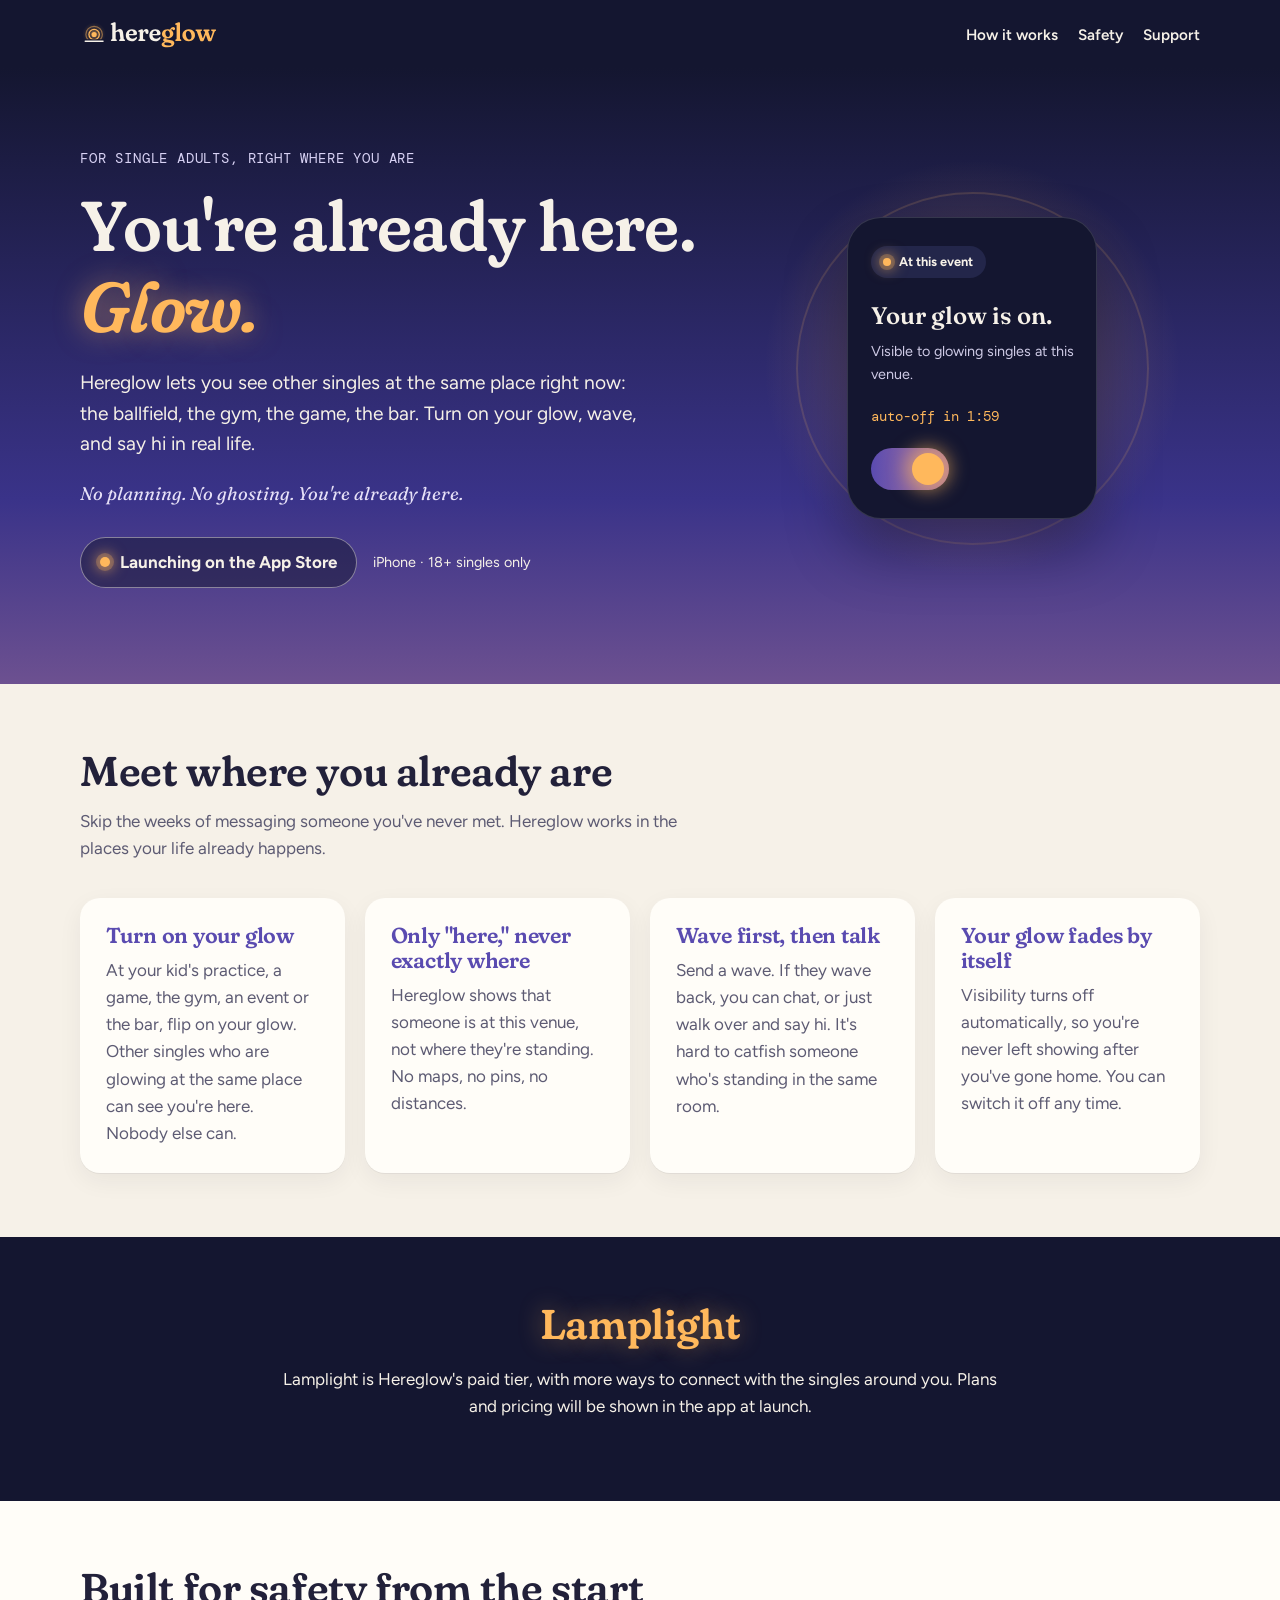
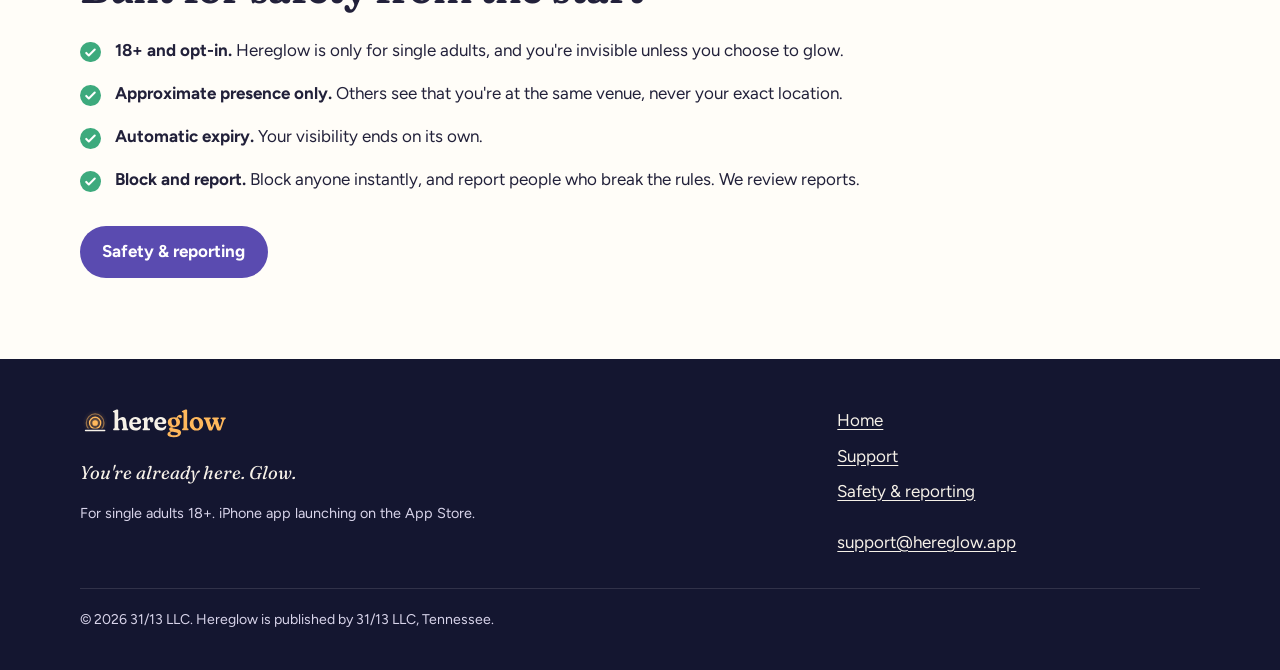
==== index.html @ 743c1629 "Hereglow site" ====
<!doctype html>
<html lang="en">
<head>
<meta charset="utf-8">
<meta name="viewport" content="width=device-width, initial-scale=1">
<title>Hereglow: You're already here. Glow.</title>
<meta name="description" content="Hereglow is an opt-in iPhone app for single adults (18+) to see other singles at the same place right now, from the ballfield to the bar. No planning. No ghosting.">
<link rel="canonical" href="https://hereglow.app/">
<meta name="theme-color" content="#141630">
<meta property="og:type" content="website">
<meta property="og:site_name" content="Hereglow">
<meta property="og:title" content="Hereglow: You're already here. Glow.">
<meta property="og:description" content="Hereglow is an opt-in iPhone app for single adults (18+) to see other singles at the same place right now, from the ballfield to the bar. No planning. No ghosting.">
<meta property="og:url" content="https://hereglow.app/">
<meta property="og:image" content="https://hereglow.app/assets/og-image.png">
<meta property="og:image:width" content="1200">
<meta property="og:image:height" content="630">
<meta property="og:image:alt" content="The Hereglow app icon: a glowing dot in halo rings above a dusk horizon">
<meta name="twitter:card" content="summary_large_image">
<meta name="twitter:title" content="Hereglow: You're already here. Glow.">
<meta name="twitter:description" content="Hereglow is an opt-in iPhone app for single adults (18+) to see other singles at the same place right now, from the ballfield to the bar. No planning. No ghosting.">
<meta name="twitter:image" content="https://hereglow.app/assets/og-image.png">
<link rel="icon" href="/assets/hereglow-app-icon.svg" type="image/svg+xml">
<link rel="icon" href="/assets/favicon-32.png" sizes="32x32" type="image/png">
<link rel="apple-touch-icon" href="/assets/apple-touch-icon.png">
<link rel="preconnect" href="https://fonts.googleapis.com">
<link rel="preconnect" href="https://fonts.gstatic.com" crossorigin>
<link href="https://fonts.googleapis.com/css2?family=DM+Mono:wght@400;500&family=Figtree:wght@400;500;600;700;800&family=Fraunces:ital,opsz,wght,SOFT@0,9..144,500..600,100;1,9..144,500,100&display=swap" rel="stylesheet">
<link rel="stylesheet" href="/styles.css">
</head>
<body>
<a class="skip" href="#main">Skip to content</a>
<header class="site-header">
  <nav class="nav wrap" aria-label="Main">
    <a class="brand" href="/" aria-label="Hereglow home"><img src="/assets/hereglow-lockup-dark-transparent.svg" alt="Hereglow" width="149" height="30"></a>
    <ul>
      <li><a href="/#how">How it works</a></li>
      <li><a href="/#safety">Safety</a></li>
      <li><a href="/support.html">Support</a></li>
    </ul>
  </nav>
</header>
<main id="main">
  <section class="hero">
    <div class="wrap hero-grid">
      <div>
        <p class="eyebrow">For single adults, right where you are</p>
        <h1>You're already here. <em>Glow.</em></h1>
        <p class="lede">Hereglow lets you see other singles at the same place right now: the ballfield, the gym, the game, the bar. Turn on your glow, wave, and say hi in real life.</p>
        <p class="support-line">No planning. No ghosting. You're already here.</p>
        <div class="launch">
        <!-- APP STORE BADGE: replace this block with the official "Download on the App Store" badge linked to the live App Store listing once Hereglow is approved. -->
        <span class="pill"><span class="dot" aria-hidden="true"></span>Launching on the App Store</span>
        <span class="small">iPhone · 18+ singles only</span>
      </div>
      </div>
      <div class="hero-art" aria-hidden="true">
        <div class="halo"></div>
        <div class="phone">
          <span class="badge-venue"><span class="dot"></span>At this event</span>
          <p class="phone-title">Your glow is on.</p>
          <p class="phone-sub">Visible to glowing singles at this venue.</p>
          <span class="timer">auto-off in 1:59</span>
          <div class="toggle on"><span></span></div>
        </div>
      </div>
    </div>
  </section>

  <section id="how" class="section">
    <div class="wrap">
      <h2>Meet where you already are</h2>
      <p class="section-lede">Skip the weeks of messaging someone you've never met. Hereglow works in the places your life already happens.</p>
      <div class="features">
        <article class="feature">
          <h3>Turn on your glow</h3>
          <p>At your kid's practice, a game, the gym, an event or the bar, flip on your glow. Other singles who are glowing at the same place can see you're here. Nobody else can.</p>
        </article>
        <article class="feature">
          <h3>Only "here," never exactly where</h3>
          <p>Hereglow shows that someone is at this venue, not where they're standing. No maps, no pins, no distances.</p>
        </article>
        <article class="feature">
          <h3>Wave first, then talk</h3>
          <p>Send a wave. If they wave back, you can chat, or just walk over and say hi. It's hard to catfish someone who's standing in the same room.</p>
        </article>
        <article class="feature">
          <h3>Your glow fades by itself</h3>
          <p>Visibility turns off automatically, so you're never left showing after you've gone home. You can switch it off any time.</p>
        </article>
      </div>
    </div>
  </section>

  <section class="section lamplight">
    <div class="wrap narrow">
      <h2>Lamplight</h2>
      <p>Lamplight is Hereglow's paid tier, with more ways to connect with the singles around you. Plans and pricing will be shown in the app at launch.</p>
    </div>
  </section>

  <section id="safety" class="section safety">
    <div class="wrap">
      <h2>Built for safety from the start</h2>
      <ul class="checks">
        <li><strong>18+ and opt-in.</strong> Hereglow is only for single adults, and you're invisible unless you choose to glow.</li>
        <li><strong>Approximate presence only.</strong> Others see that you're at the same venue, never your exact location.</li>
        <li><strong>Automatic expiry.</strong> Your visibility ends on its own.</li>
        <li><strong>Block and report.</strong> Block anyone instantly, and report people who break the rules. We review reports.</li>
      </ul>
      <p><a class="btn" href="/support.html#safety">Safety &amp; reporting</a></p>
    </div>
  </section>
</main>
<footer class="site-footer">
  <div class="wrap foot">
    <div>
      <img src="/assets/hereglow-lockup-dark-transparent.svg" alt="Hereglow" width="149" height="30">
      <p class="tag">You're already here. Glow.</p>
      <p class="small">For single adults 18+. iPhone app launching on the App Store.</p>
    </div>
    <nav aria-label="Footer">
      <ul>
        <li><a href="/">Home</a></li>
        <li><a href="/support.html">Support</a></li>
        <li><a href="/support.html#safety">Safety &amp; reporting</a></li>
        <li></li>
        <li></li>
        <li><a href="mailto:support@hereglow.app">support@hereglow.app</a></li>
      </ul>
    </nav>
  </div>
  <p class="wrap copy">&copy; 2026 31/13 LLC. Hereglow is published by 31/13 LLC, Tennessee.</p>
</footer>
</body>
</html>
---- styles.css ----
:root{--violet:#5A4BB0;--lamp:#FFB85C;--night:#141630;--twilight:#23264A;--sail:#F6F1E8;--paper:#FFFDF8;--ink:#22213A;--ink2:#5D5B73;--pine:#3DAA7D;--lampink:#2A1E0B;
--serif:"Fraunces","New York",Georgia,serif;--sans:"Figtree",-apple-system,"SF Pro Text",system-ui,sans-serif;--mono:"DM Mono",ui-monospace,monospace}
*{box-sizing:border-box}
html{scroll-behavior:smooth}
@media (prefers-reduced-motion:reduce){html{scroll-behavior:auto}}
body{margin:0;font-family:var(--sans);font-size:1.0625rem;line-height:1.6;color:var(--ink);background:var(--sail)}
img{max-width:100%;height:auto}
a{color:var(--violet);text-underline-offset:3px}
a:hover{text-decoration-thickness:2px}
:focus-visible{outline:3px solid var(--lamp);outline-offset:3px;border-radius:4px}
h1,h2,h3{font-family:var(--serif);font-variation-settings:"SOFT" 100;font-weight:600;line-height:1.15;letter-spacing:-.01em}
.wrap{width:min(1120px,100% - 2.5rem);margin-inline:auto}
.narrow{max-width:720px}
.skip{position:absolute;left:-999px;top:0;background:var(--lamp);color:var(--lampink);padding:.6rem 1rem;z-index:10}
.skip:focus{left:1rem;top:1rem}
.small{font-size:.9rem}
/* header */
.site-header{background:var(--night);color:var(--sail)}
.nav{display:flex;flex-wrap:wrap;align-items:center;justify-content:space-between;gap:.5rem 1.5rem;padding:1rem 0}
.brand{display:inline-flex;padding:.25rem 0}
.brand img{width:140px}
.nav ul{display:flex;gap:1.25rem;list-style:none;margin:0;padding:0;flex-wrap:wrap}
.nav a:not(.brand){color:var(--sail);text-decoration:none;font-weight:600;font-size:.95rem}
.nav a:not(.brand):hover{color:var(--lamp)}
/* hero */
.hero{background:linear-gradient(180deg,var(--night) 0%,#3A3389 70%,#B0789A 140%);color:var(--sail);padding:3rem 0 4rem;overflow:hidden}
.hero-grid{display:grid;gap:3rem;align-items:center}
.eyebrow{font-family:var(--mono);font-size:.85rem;letter-spacing:.06em;text-transform:uppercase;color:#d9d3f5;margin:0 0 1rem}
.hero h1{font-size:clamp(2.4rem,8vw,4.4rem);margin:0 0 1.25rem}
.hero h1 em{font-style:italic;color:var(--lamp);text-shadow:0 0 28px rgba(255,184,92,.55)}
.lede{font-size:1.2rem;max-width:36rem}
.support-line{font-family:var(--serif);font-style:italic;font-size:1.15rem;color:#e6e0f7}
.launch{display:flex;flex-wrap:wrap;align-items:center;gap:.75rem 1rem;margin-top:1.75rem}
.pill{display:inline-flex;align-items:center;gap:.6rem;border:1px solid rgba(246,241,232,.45);border-radius:999px;padding:.7rem 1.2rem;font-weight:700;background:rgba(20,22,48,.5)}
.dot{width:10px;height:10px;border-radius:50%;background:var(--lamp);box-shadow:0 0 0 4px rgba(255,184,92,.25),0 0 14px 4px rgba(255,184,92,.6);flex:none}
.hero-art{position:relative;display:grid;place-items:center;min-height:380px}
.halo{position:absolute;width:420px;height:420px;border-radius:50%;background:radial-gradient(circle,rgba(255,184,92,.55) 0%,rgba(255,184,92,.16) 35%,rgba(255,184,92,0) 70%)}
.halo::before,.halo::after{content:"";position:absolute;inset:22%;border:2px solid rgba(255,184,92,.3);border-radius:50%}
.halo::after{inset:8%;border-color:rgba(255,184,92,.15)}
.phone{position:relative;width:250px;border-radius:34px;background:var(--night);border:1px solid rgba(255,255,255,.14);padding:1.75rem 1.4rem;box-shadow:0 30px 60px rgba(0,0,0,.35)}
.badge-venue{display:inline-flex;align-items:center;gap:.5rem;font-size:.8rem;font-weight:700;background:var(--twilight);border-radius:999px;padding:.35rem .8rem}
.badge-venue .dot{width:8px;height:8px}
.phone-title{font-family:var(--serif);font-size:1.5rem;font-weight:600;margin:1.2rem 0 .3rem}
.phone-sub{font-size:.9rem;color:#cfcbe6;margin:0 0 1rem}
.timer{font-family:var(--mono);font-size:.85rem;color:var(--lamp)}
.toggle{margin-top:1.2rem;width:78px;height:42px;border-radius:999px;background:linear-gradient(90deg,var(--violet),#B0789A);position:relative}
.toggle span{position:absolute;right:5px;top:5px;width:32px;height:32px;border-radius:50%;background:var(--lamp);box-shadow:0 0 18px 6px rgba(255,184,92,.6)}
/* sections */
.section{padding:4rem 0}
.section h2{font-size:clamp(1.8rem,5vw,2.6rem);margin:0 0 .75rem}
.section-lede{color:var(--ink2);max-width:40rem;margin:0 0 2.25rem}
.features{display:grid;gap:1.25rem}
.feature{background:var(--paper);border-radius:20px;padding:1.6rem;box-shadow:0 1px 0 rgba(34,33,58,.06),0 8px 24px rgba(34,33,58,.06)}
.feature h3{font-size:1.35rem;margin:0 0 .5rem;color:var(--violet)}
.feature p{margin:0;color:var(--ink2)}
.lamplight{background:var(--night);color:var(--sail);text-align:center}
.lamplight h2{color:var(--lamp);text-shadow:0 0 24px rgba(255,184,92,.45)}
.safety{background:var(--paper)}
.checks{list-style:none;padding:0;display:grid;gap:1rem;margin:1.5rem 0 2rem}
.checks li{position:relative;padding-left:2.2rem}
.checks li::before{content:"";position:absolute;left:0;top:.3rem;width:1.3rem;height:1.3rem;border-radius:50%;background:var(--pine) url("data:image/svg+xml,%3Csvg xmlns='http://www.w3.org/2000/svg' viewBox='0 0 20 20'%3E%3Cpath d='M5 10.5l3 3 7-7' fill='none' stroke='white' stroke-width='2.4' stroke-linecap='round' stroke-linejoin='round'/%3E%3C/svg%3E") center/80% no-repeat}
.btn{display:inline-block;background:var(--violet);color:#fff;font-weight:700;text-decoration:none;padding:.8rem 1.4rem;border-radius:999px}
.btn:hover{background:#4a3d98}
/* legal / support */
.legal{padding:3rem 0 4rem;max-width:780px}
.legal h1{font-size:clamp(2rem,6vw,2.8rem);margin:0 0 1rem}
.legal h2{font-size:1.5rem;margin:2.5rem 0 .75rem}
.legal h3{font-size:1.2rem;margin:1.75rem 0 .5rem}
.legal li{margin:.35rem 0}
.legal .lede{color:var(--ink2)}
.table-scroll{overflow-x:auto;margin:1.25rem 0;border-radius:12px;border:1px solid #e3dccd;background:var(--paper)}
table{border-collapse:collapse;width:100%;font-size:.92rem;min-width:620px}
th,td{text-align:left;vertical-align:top;padding:.65rem .8rem;border-bottom:1px solid #ebe4d6}
th{background:#efe8da;font-weight:700}
.notfound{text-align:center;padding:5rem 0}
.notfound h1{font-size:2.4rem;margin:1rem 0 .5rem}
.notfound img{background:var(--night);border-radius:24px;padding:10px}
/* footer */
.site-footer{background:var(--night);color:#d8d4ea;padding:3rem 0 1.5rem}
.site-footer a{color:var(--sail)}
.site-footer a:hover{color:var(--lamp)}
.foot{display:grid;gap:2rem}
.foot img{width:150px}
.tag{font-family:var(--serif);font-style:italic;font-size:1.15rem;color:var(--sail);margin:.75rem 0 .25rem}
.foot ul{list-style:none;padding:0;margin:0;display:grid;gap:.5rem}
.copy{border-top:1px solid rgba(255,255,255,.12);margin-top:2rem;padding-top:1.25rem;font-size:.88rem}
@media (min-width:720px){
  .features{grid-template-columns:repeat(2,1fr)}
  .foot{grid-template-columns:2fr 1fr}
}
@media (min-width:960px){
  .hero{padding:5rem 0 6rem}
  .hero-grid{grid-template-columns:1.15fr .85fr}
  .features{grid-template-columns:repeat(4,1fr)}
}
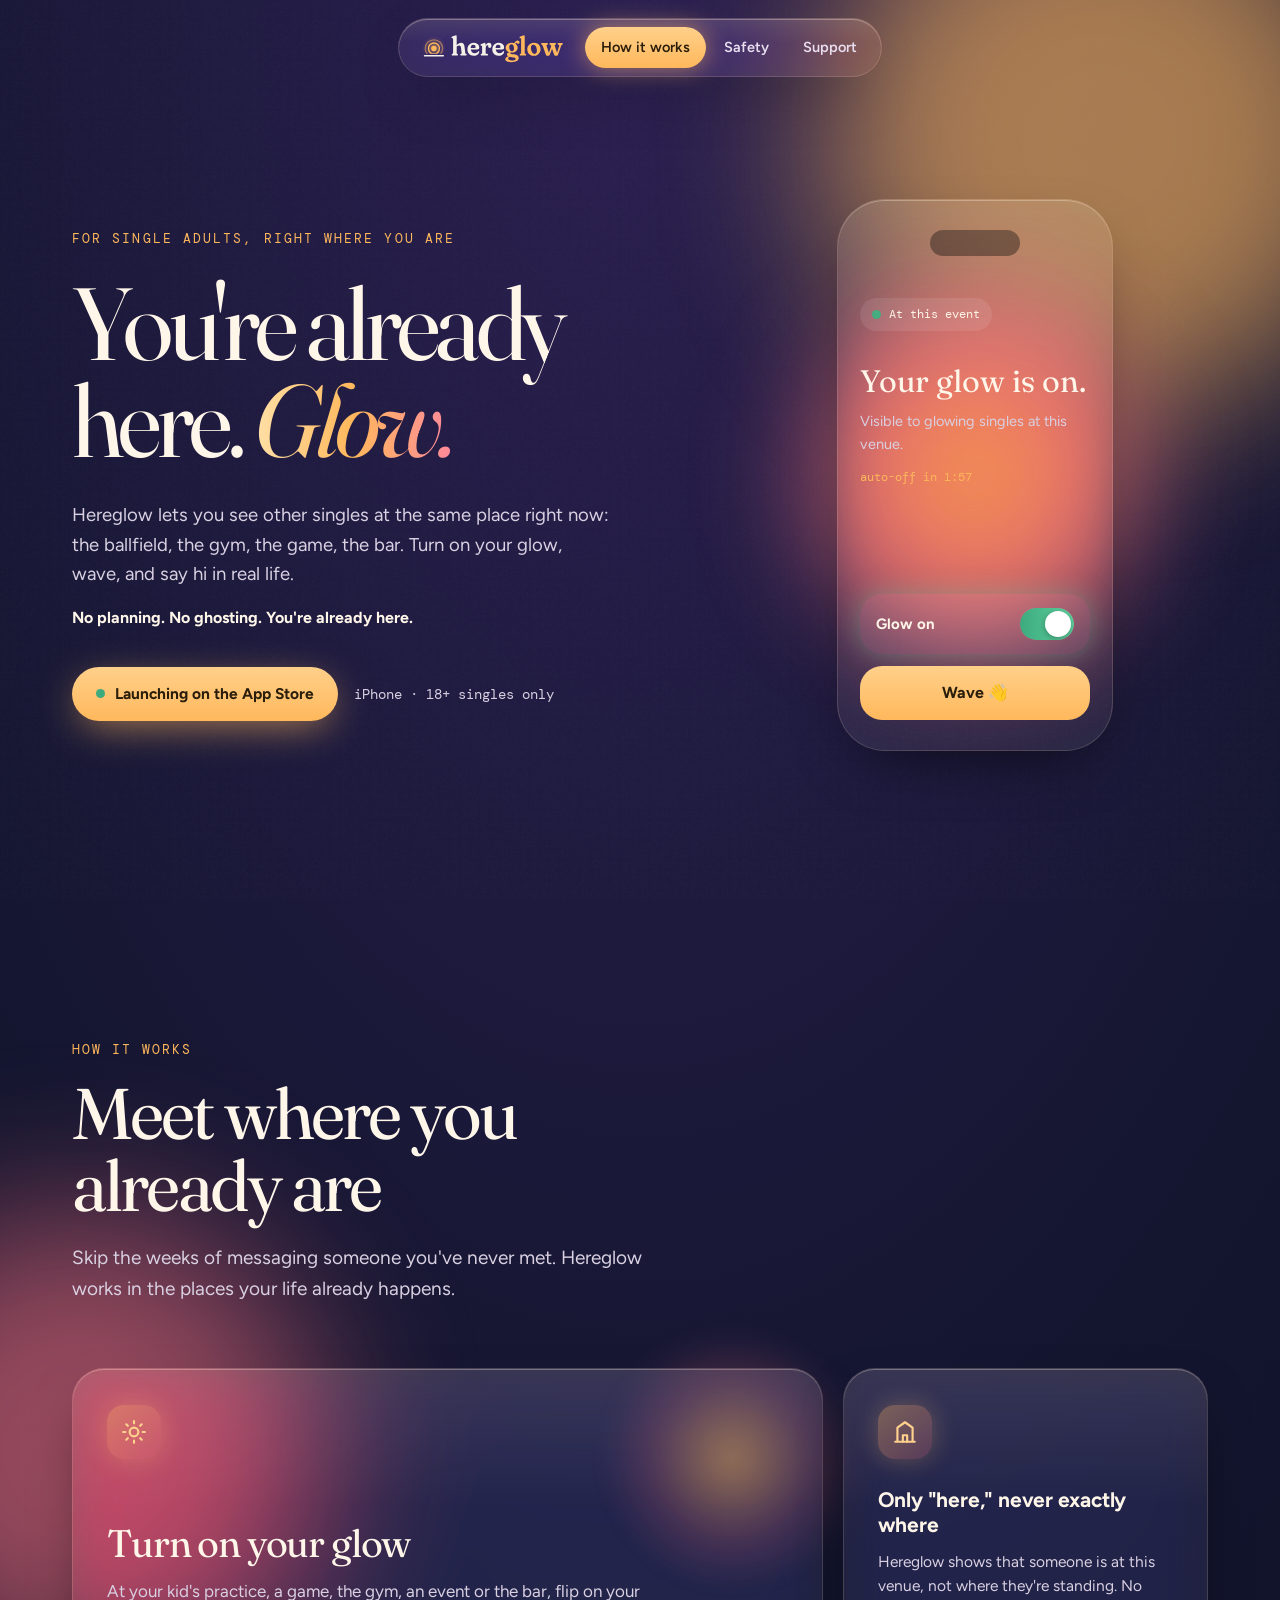
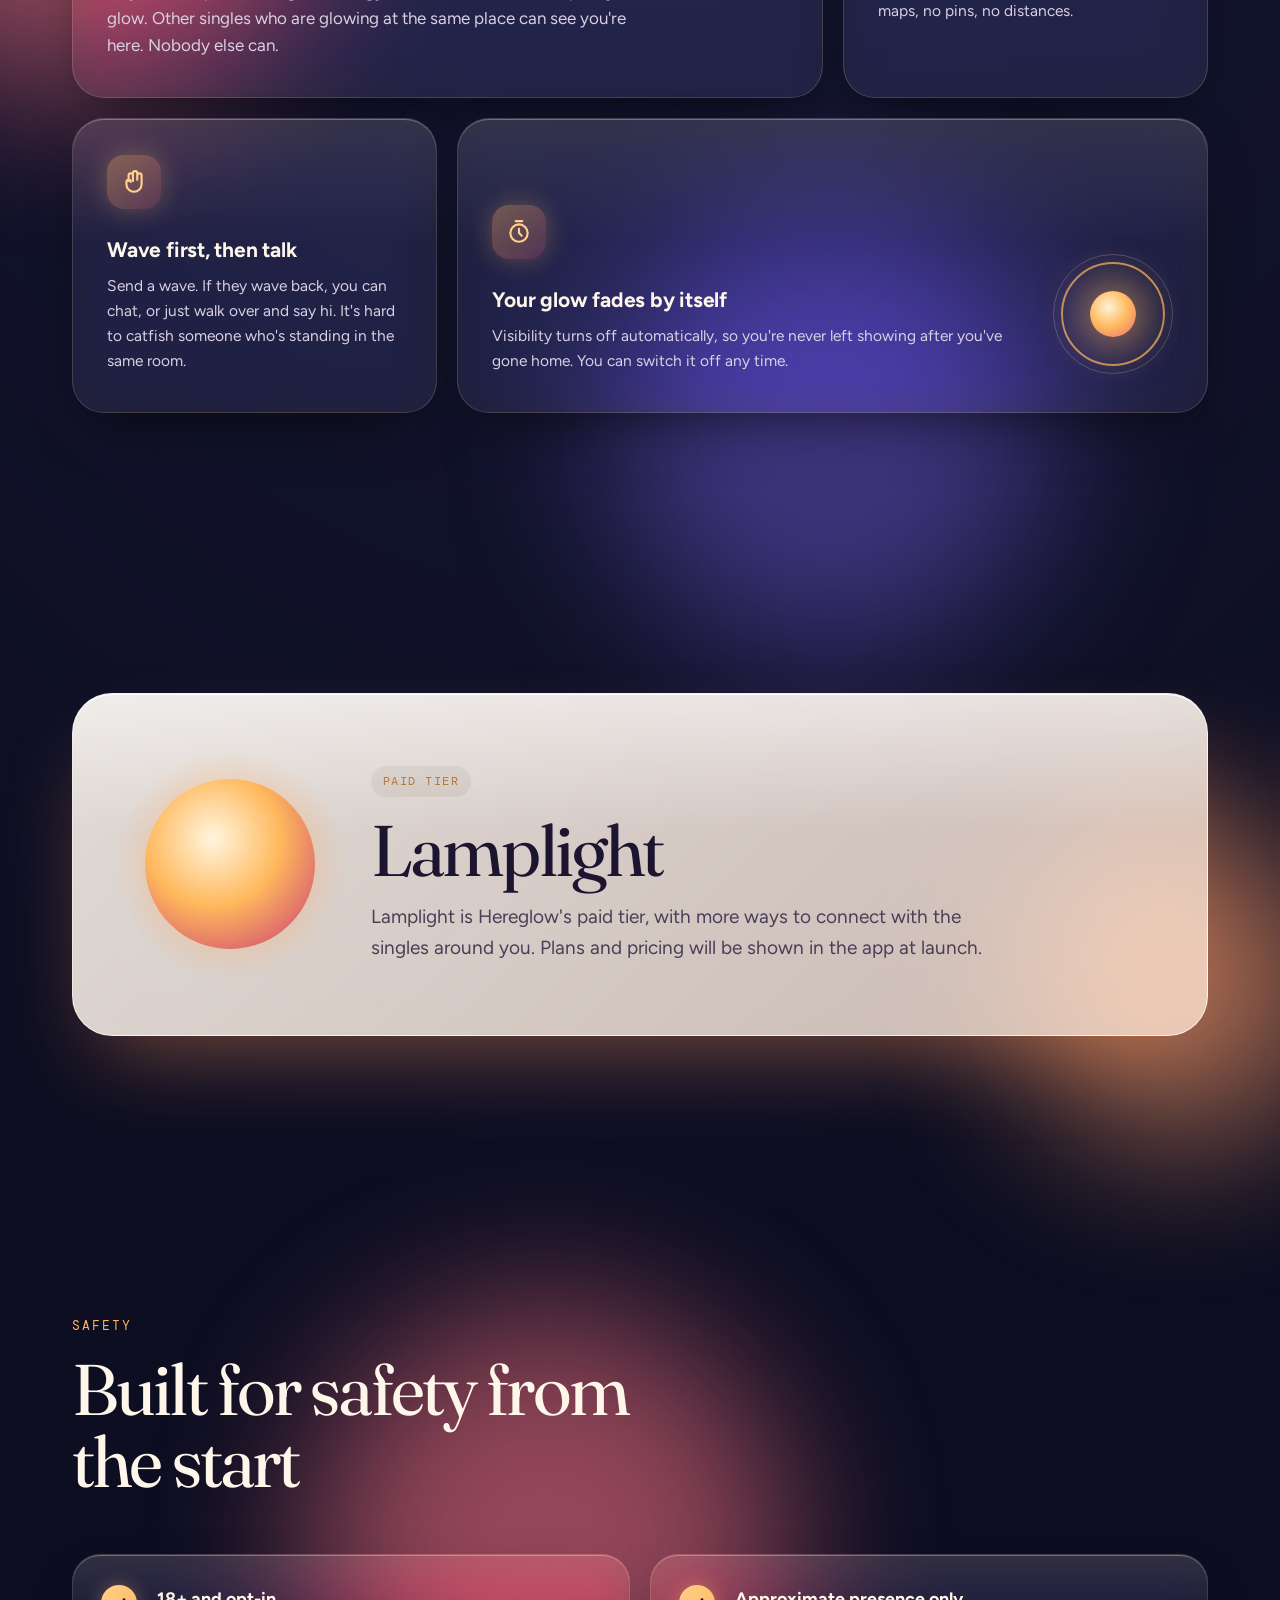
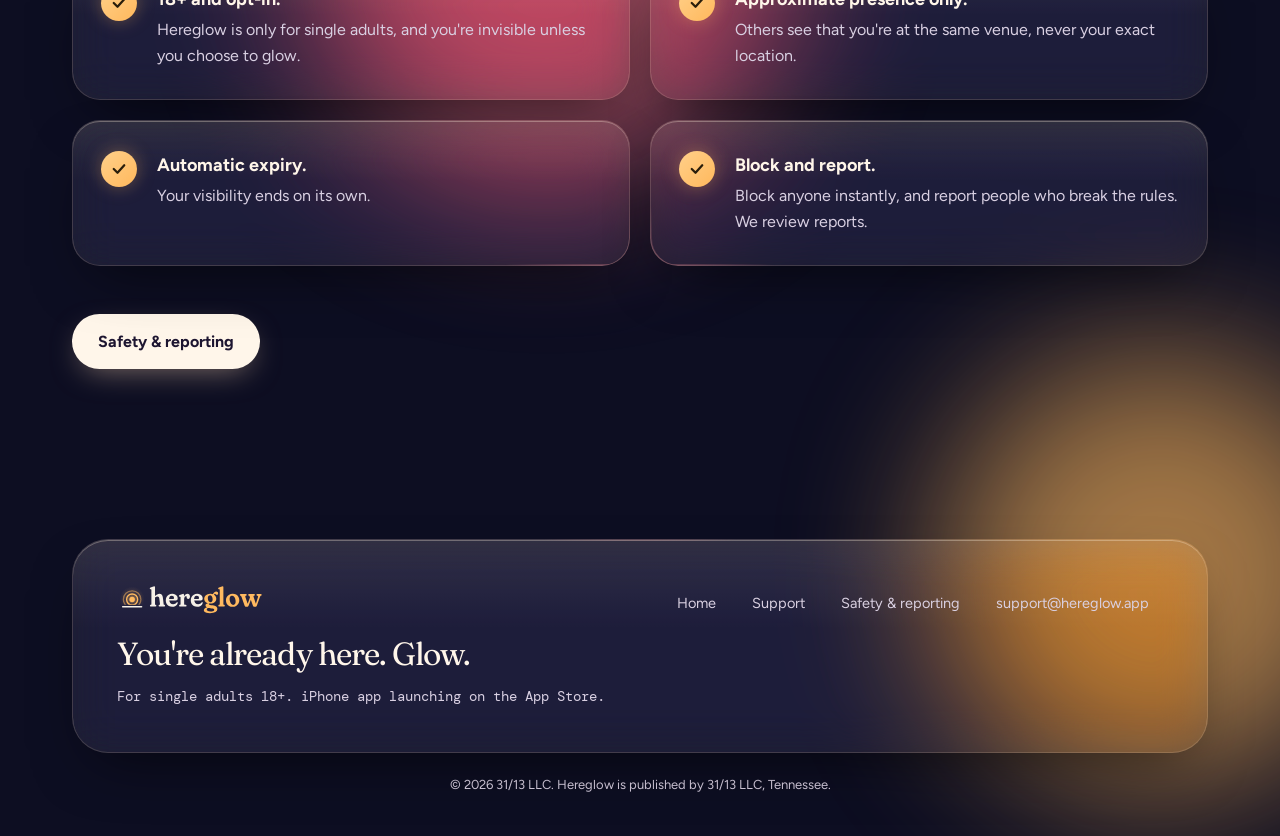
==== commit ee2a9833: "Lamplight Night landing page redesign; tidy support legal copy" ====
--- a/index.html
+++ b/index.html
@@ -1,7 +1,4 @@
-<!doctype html>
-<html lang="en">
-<head>
-<meta charset="utf-8">
+<!doctype html><html lang="en"><head><meta charset="utf-8">
 <meta name="viewport" content="width=device-width, initial-scale=1">
 <title>Hereglow: You're already here. Glow.</title>
 <meta name="description" content="Hereglow is an opt-in iPhone app for single adults (18+) to see other singles at the same place right now, from the ballfield to the bar. No planning. No ghosting.">
@@ -26,111 +23,221 @@
 <link rel="preconnect" href="https://fonts.googleapis.com">
 <link rel="preconnect" href="https://fonts.gstatic.com" crossorigin>
 <link href="https://fonts.googleapis.com/css2?family=DM+Mono:wght@400;500&family=Figtree:wght@400;500;600;700;800&family=Fraunces:ital,opsz,wght,SOFT@0,9..144,500..600,100;1,9..144,500,100&display=swap" rel="stylesheet">
-<link rel="stylesheet" href="/styles.css">
-</head>
-<body>
+<style>
+:root{--serif:"Fraunces","New York","Iowan Old Style",Georgia,serif;--sans:"Figtree",-apple-system,"SF Pro Text",system-ui,"Segoe UI",sans-serif;--mono:"DM Mono",ui-monospace,Menlo,monospace;
+--bg:#141630;--tx:#FFF6EA;--tx2:#d9d0e2;--eye:#FFB85C;--amber:#FFB85C;--rose:#e66a7a;--ink:#2A1E0B;
+--gl:rgba(255,236,220,.07);--glb:rgba(255,220,190,.16);--spec:rgba(255,240,220,.32);--mx:-999px;--my:-999px}
+*{box-sizing:border-box;margin:0;padding:0}html{scroll-behavior:smooth}
+body{font-family:var(--sans);color:var(--tx);background:var(--bg);overflow-x:hidden;line-height:1.6;-webkit-font-smoothing:antialiased;position:relative}
+main,footer{overflow-x:clip}a{color:inherit;text-decoration:none}.wrap{max-width:1200px;margin:0 auto;padding:0 32px}
+.skip{position:absolute;left:-999px}.skip:focus{left:12px;top:12px;z-index:99;background:#fff;color:#000;padding:8px 12px;border-radius:8px}
+/* atmosphere */
+.bgfx{position:absolute;inset:0;z-index:-2;overflow:hidden;background:radial-gradient(120% 70% at 50% 0%,#2c2052,#141630 55%,#0d0e22)}
+.orb{position:absolute;border-radius:50%;filter:blur(80px);opacity:.62;will-change:transform;animation:drift 26s ease-in-out infinite alternate}
+@keyframes drift{0%{transform:translate3d(0,0,0) scale(1)}50%{transform:translate3d(7vw,-5vh,0) scale(1.14)}100%{transform:translate3d(-6vw,6vh,0) scale(.94)}}
+.grain{position:fixed;inset:0;z-index:-1;pointer-events:none;opacity:.05;background-image:url("data:image/svg+xml,%3Csvg xmlns='http://www.w3.org/2000/svg' width='140' height='140'%3E%3Cfilter id='n'%3E%3CfeTurbulence baseFrequency='.9' numOctaves='2'/%3E%3C/filter%3E%3Crect width='100%25' height='100%25' filter='url(%23n)'/%3E%3C/svg%3E")}
+.cursorlight{position:fixed;left:0;top:0;width:520px;height:520px;margin:-260px 0 0 -260px;border-radius:50%;pointer-events:none;z-index:0;background:radial-gradient(circle,rgba(255,190,120,.13),transparent 62%);opacity:0;transition:opacity .6s;will-change:transform}
+body.ptr .cursorlight{opacity:1}
+/* glass */
+.glass{background:var(--gl);-webkit-backdrop-filter:blur(22px) saturate(165%);backdrop-filter:blur(22px) saturate(165%);border:1px solid var(--glb);box-shadow:inset 0 1px 0 var(--spec),0 24px 60px -24px rgba(0,0,0,.65);position:relative}
+.glass::before{content:"";position:absolute;inset:0;border-radius:inherit;background:linear-gradient(180deg,rgba(255,230,200,.09),transparent 42%);pointer-events:none}
+.spot::after{content:"";position:absolute;inset:-1px;border-radius:inherit;padding:1.5px;pointer-events:none;
+background:radial-gradient(260px circle at var(--lx,-999px) var(--ly,-999px),rgba(255,214,160,.95),rgba(255,140,150,.35) 40%,transparent 70%);
+-webkit-mask:linear-gradient(#000 0 0) content-box,linear-gradient(#000 0 0);-webkit-mask-composite:xor;mask-composite:exclude}
+/* nav */
+header{position:fixed;top:18px;left:0;right:0;z-index:50;display:flex;justify-content:center;padding:0 14px;pointer-events:none;transition:transform .5s cubic-bezier(.2,.7,.2,1)}
+.nav{pointer-events:auto;display:flex;align-items:center;gap:18px;border-radius:999px;padding:8px 8px 8px 20px;max-width:100%;transition:transform .5s cubic-bezier(.2,.7,.2,1),background .5s,-webkit-backdrop-filter .5s,backdrop-filter .5s,box-shadow .5s}
+header.scrolled{transform:translateY(-8px)}
+header.scrolled .nav{transform:scale(.93);background:rgba(30,22,52,.55);-webkit-backdrop-filter:blur(34px) saturate(180%);backdrop-filter:blur(34px) saturate(180%);box-shadow:inset 0 1px 0 var(--spec),0 18px 40px -14px rgba(0,0,0,.8)}
+.brand{display:flex;align-items:center;gap:9px;font-weight:800;font-size:19px;letter-spacing:-.02em;white-space:nowrap}
+.brand img{display:block;height:30px;width:auto}.flogo{display:block;margin-bottom:14px}.brand i{width:20px;height:20px;border-radius:50%;background:radial-gradient(circle at 35% 35%,#fff3d6,#FFB85C 50%,#e66a7a);box-shadow:0 0 16px rgba(255,184,92,.7)}
+.links{list-style:none;display:flex;position:relative;gap:2px}
+.links a{position:relative;z-index:1;display:block;padding:9px 16px;border-radius:999px;font-size:14.5px;font-weight:600;color:#e9def0;transition:color .3s}
+.links a.on{color:var(--ink)}
+.ind{position:absolute;top:0;left:0;height:100%;border-radius:999px;background:linear-gradient(180deg,#FFD08A,#FFB85C);box-shadow:0 0 24px rgba(255,184,92,.6);transition:left .5s cubic-bezier(.5,1.5,.4,1),width .5s cubic-bezier(.5,1.5,.4,1);z-index:0}
+/* hero */
+.hero{min-height:100vh;display:flex;align-items:center;padding:130px 0 80px;position:relative}
+.venuefx{position:absolute;inset:0;pointer-events:none;overflow:hidden;z-index:0}
+.vd{position:absolute;width:var(--s);height:var(--s);border-radius:50%;background:radial-gradient(circle,#fff1d6,#FFB85C 45%,rgba(255,184,92,0) 72%);box-shadow:0 0 14px 3px rgba(255,184,92,.35);opacity:0;will-change:transform,opacity;animation:vd var(--d) ease-in-out var(--dl) infinite}
+.vd.r{background:radial-gradient(circle,#ffe3e6,#ff8a9a 45%,rgba(255,138,154,0) 72%);box-shadow:0 0 14px 3px rgba(255,138,154,.3)}
+@keyframes vd{0%{opacity:0;transform:translate3d(0,0,0) scale(.6)}20%{opacity:var(--o)}50%{transform:translate3d(var(--dx),var(--dy),0) scale(1)}80%{opacity:var(--o)}100%{opacity:0;transform:translate3d(calc(var(--dx)*1.6),calc(var(--dy)*.4),0) scale(.7)}}
+.hero-grid{position:relative;z-index:1;display:grid;grid-template-columns:1.15fr .85fr;gap:40px;align-items:center}
+.eyebrow{font-family:var(--mono);font-size:13px;letter-spacing:.16em;text-transform:uppercase;color:var(--eye);margin-bottom:26px}
+h1{font-family:var(--serif);font-weight:400;font-size:clamp(52px,8vw,124px);line-height:.94;letter-spacing:-.045em;margin-bottom:32px}
+h1 .w{display:inline-block;opacity:0;filter:blur(14px);transform:translate3d(0,.25em,0);animation:wr 1.1s cubic-bezier(.2,.7,.2,1) forwards;animation-delay:calc(var(--i)*140ms + 250ms)}
+@keyframes wr{to{opacity:1;filter:blur(0);transform:none}}
+h1 em{font-style:italic;position:relative;display:inline-block;padding-right:.06em}
+h1 em .gt{background:linear-gradient(90deg,#FFE0A8,#FFB85C 50%,#ff8a9a);-webkit-background-clip:text;background-clip:text;color:transparent}
+h1 em .gg{position:absolute;inset:-.1em -.2em;background:radial-gradient(closest-side,rgba(255,184,92,.55),transparent);filter:blur(22px);z-index:-1;opacity:0;animation:breath 4.5s ease-in-out 1.6s infinite}
+@keyframes breath{0%,100%{opacity:.35;transform:scale(.92)}50%{opacity:.95;transform:scale(1.08)}}
+.lede{font-size:clamp(17px,1.45vw,20px);color:var(--tx2);max-width:540px;margin-bottom:16px}
+.support-line{font-weight:700;margin-bottom:36px}
+.fadein{opacity:0;transform:translateY(14px);animation:fi 1s cubic-bezier(.2,.7,.2,1) forwards}
+@keyframes fi{to{opacity:1;transform:none}}
+.launch{display:flex;flex-wrap:wrap;align-items:center;gap:16px}
+.pill{display:inline-flex;align-items:center;gap:10px;padding:15px 24px;border-radius:999px;font-weight:700;font-size:15.5px;background:linear-gradient(180deg,#FFD08A,#FFB85C);color:var(--ink);box-shadow:0 10px 40px -8px rgba(255,184,92,.7);transition:transform .3s}
+.pill:hover{transform:translateY(-3px)}
+.dot{width:9px;height:9px;border-radius:50%;background:#3DAA7D;animation:pulse 2s infinite}
+@keyframes pulse{0%{box-shadow:0 0 0 0 rgba(61,170,125,.8)}100%{box-shadow:0 0 0 12px rgba(61,170,125,0)}}
+.small{font-size:14px;color:var(--tx2);font-family:var(--mono)}
+.art{position:relative;display:grid;place-items:center;height:600px;perspective:1100px}
+.ring{position:absolute;border-radius:50%;border:1.5px solid rgba(255,184,92,.5);width:270px;height:270px;opacity:0;animation:ring 5.4s cubic-bezier(.2,.6,.3,1) infinite}
+.ring:nth-child(2){animation-delay:1.8s}.ring:nth-child(3){animation-delay:3.6s}
+@keyframes ring{0%{transform:scale(.8);opacity:.85}100%{transform:scale(2.2);opacity:0}}
+.wavering{position:absolute;width:270px;height:270px;border-radius:50%;border:2px solid rgba(255,138,154,.8);box-shadow:0 0 30px rgba(255,138,154,.5);opacity:0}
+.wavering.go{animation:wv 1.6s cubic-bezier(.1,.6,.3,1)}
+@keyframes wv{0%{transform:scale(.9);opacity:.9}100%{transform:scale(2.6);opacity:0}}
+.halo{position:absolute;width:400px;height:400px;border-radius:50%;background:radial-gradient(circle,#FFB85C,#e66a7a 45%,transparent 70%);filter:blur(55px);opacity:.75}
+.tilt{transform-style:preserve-3d;will-change:transform}
+.phone{width:276px;height:552px;border-radius:48px;padding:30px 22px;display:flex;flex-direction:column;gap:12px;animation:float 7s ease-in-out infinite;overflow:hidden}
+@keyframes float{50%{transform:translate3d(0,-14px,0)}}
+.notch{width:90px;height:26px;border-radius:20px;background:rgba(0,0,0,.4);margin:0 auto 30px}
+.venue{align-self:flex-start;display:inline-flex;gap:8px;align-items:center;font-family:var(--mono);font-size:12px;padding:7px 12px;border-radius:99px;background:rgba(255,255,255,.09)}
+.ptitle{font-family:var(--serif);font-size:31px;line-height:1.05;margin-top:22px}
+.psub{color:var(--tx2);font-size:14.5px}
+.timer{font-family:var(--mono);font-size:12px;color:var(--eye);font-variant-numeric:tabular-nums}
+.prow{margin-top:auto;display:flex;justify-content:space-between;align-items:center;padding:14px 16px;border-radius:22px;background:rgba(255,255,255,.09)}
+.prow b{font-size:15px}
+.toggle{width:54px;height:32px;border-radius:99px;background:rgba(255,255,255,.18);position:relative;overflow:hidden}
+.toggle::before{content:"";position:absolute;inset:0;border-radius:inherit;background:linear-gradient(90deg,#3DAA7D,#5fd3a0);opacity:0;transition:opacity .5s}
+.toggle span{position:absolute;left:3px;top:3px;width:26px;height:26px;border-radius:50%;background:#fff;box-shadow:0 2px 6px rgba(0,0,0,.3);transition:transform .55s cubic-bezier(.5,1.6,.4,1)}
+.toggle.on::before{opacity:1}.toggle.on span{transform:translateX(22px)}
+.prow{transition:box-shadow .6s}.prow.on{box-shadow:0 0 26px rgba(95,211,160,.35)}
+.wave{position:relative;text-align:center;padding:14px;border-radius:22px;font-weight:700;background:linear-gradient(180deg,#FFD08A,#FFB85C);color:var(--ink);overflow:hidden}
+.wave .hand{display:inline-block;transform-origin:70% 80%}
+.wave.go .hand{animation:hand 1.2s ease-in-out}
+@keyframes hand{20%,60%{transform:rotate(18deg)}40%,80%{transform:rotate(-10deg)}}
+.wave::after{content:"";position:absolute;left:50%;top:50%;width:40px;height:40px;margin:-20px;border-radius:50%;background:rgba(255,255,255,.6);opacity:0;transform:scale(0)}
+.wave.go::after{animation:rip 1s ease-out}
+@keyframes rip{0%{opacity:.7;transform:scale(0)}100%{opacity:0;transform:scale(7)}}
+.ptitle,.psub,.timer{transition:opacity .6s}.phone:not(.live) .ptitle,.phone:not(.live) .timer{opacity:.35}
+/* sections */
+.section{padding:140px 0;position:relative}
+.kicker{font-family:var(--mono);font-size:12.5px;letter-spacing:.16em;text-transform:uppercase;color:var(--eye);margin-bottom:18px;display:block}
+h2{font-family:var(--serif);font-weight:400;font-size:clamp(40px,5.6vw,76px);line-height:1;letter-spacing:-.04em;margin-bottom:22px;max-width:14ch}
+.section-lede{font-size:19px;color:var(--tx2);max-width:600px;margin-bottom:64px}
+.bento{display:grid;grid-template-columns:repeat(6,1fr);gap:20px}
+.feature{border-radius:32px;padding:36px 34px 38px;transition:transform .5s cubic-bezier(.2,.7,.2,1),box-shadow .5s,border-color .5s;transform-style:preserve-3d}
+.feature:nth-child(1){grid-column:span 4;min-height:330px;display:flex;flex-direction:column;justify-content:flex-end}
+.feature:nth-child(2){grid-column:span 2}
+.feature:nth-child(3){grid-column:span 2}
+.feature:nth-child(4){grid-column:span 4;display:grid;grid-template-columns:1fr auto;gap:30px;align-items:end}
+.feature.in:hover{box-shadow:inset 0 1px 0 var(--spec),0 40px 80px -24px rgba(255,150,90,.4);border-color:rgba(255,200,140,.35)}
+.ico{width:54px;height:54px;border-radius:17px;display:grid;place-items:center;margin-bottom:28px;background:linear-gradient(135deg,rgba(255,184,92,.35),rgba(230,106,122,.25));box-shadow:0 0 26px rgba(255,184,92,.3)}
+.ico svg{width:26px;height:26px;stroke:#FFD08A;fill:none;stroke-width:2;stroke-linecap:round;stroke-linejoin:round}
+.feature:nth-child(1) .ico{margin-bottom:auto}
+.feature:nth-child(1) h3{font-family:var(--serif);font-weight:400;font-size:clamp(30px,3vw,40px);letter-spacing:-.03em;margin-top:40px}
+.feature:nth-child(1) p{font-size:17px;max-width:540px}
+h3{font-size:21px;font-weight:700;letter-spacing:-.01em;margin-bottom:12px;line-height:1.2}
+.feature p{color:var(--tx2);font-size:15.5px}
+.bigglow{position:absolute;right:-40px;top:-40px;width:260px;height:260px;border-radius:50%;background:radial-gradient(circle,rgba(255,184,92,.5),rgba(230,106,122,.18) 45%,transparent 70%);filter:blur(10px);pointer-events:none;animation:breath 6s ease-in-out infinite}
+.fadeloop{position:relative;width:120px;height:120px;display:grid;place-items:center}
+.fadeloop i{position:absolute;inset:0;border-radius:50%;border:1px solid rgba(255,220,190,.22)}
+.fadeloop b{width:46px;height:46px;border-radius:50%;background:radial-gradient(circle at 40% 35%,#fff3d6,#FFB85C 50%,#e66a7a);box-shadow:0 0 40px 10px rgba(255,184,92,.55);animation:fadeg 5s ease-in-out infinite}
+.fadeloop s{position:absolute;inset:8px;border-radius:50%;border:2px solid rgba(255,184,92,.7);animation:fader 5s ease-in-out infinite}
+@keyframes fadeg{0%{opacity:0;transform:scale(.6)}12%{opacity:1;transform:scale(1)}65%{opacity:.85;transform:scale(1)}92%,100%{opacity:0;transform:scale(.5)}}
+@keyframes fader{0%{opacity:0;transform:scale(.7)}12%{opacity:1;transform:scale(1)}92%,100%{opacity:0;transform:scale(1.25)}}
+/* lamplight: light frosted panel */
+.lampbox{border-radius:40px;padding:72px;display:grid;grid-template-columns:auto 1fr;gap:56px;align-items:center;overflow:hidden;background:linear-gradient(135deg,rgba(255,248,238,.88),rgba(255,232,214,.78));border:1px solid rgba(255,255,255,.7);box-shadow:inset 0 1px 0 #fff,0 40px 90px -30px rgba(255,150,90,.45);color:#241a35}
+.lampbox::before{background:linear-gradient(180deg,rgba(255,255,255,.5),transparent 40%)}
+.lampbox h2{color:#1d1530;margin-bottom:16px}.lampbox p{font-size:19px;color:#4a3e58;max-width:620px}
+.lampbox .tag2{background:rgba(42,30,11,.07);color:#a35a12}
+.lampwrap{position:relative;width:170px;height:170px}
+.lamp{position:absolute;inset:0;border-radius:50%;background:radial-gradient(circle at 40% 35%,#fff6df,#FFB85C 45%,#d9606f 82%)}
+.lampglow{position:absolute;inset:-40px;border-radius:50%;background:radial-gradient(circle,rgba(255,170,90,.75),transparent 65%);animation:flick 6s linear infinite}
+@keyframes flick{0%,100%{opacity:.85;transform:scale(1)}8%{opacity:.7}10%{opacity:.9}30%{opacity:.78;transform:scale(1.04)}33%{opacity:.92}55%{opacity:.8;transform:scale(.98)}57%{opacity:.68}59%{opacity:.88}80%{opacity:.95;transform:scale(1.05)}}
+.lamp{animation:lampb 6s ease-in-out infinite}@keyframes lampb{50%{transform:scale(1.04)}}
+.tag2{display:inline-block;font-family:var(--mono);font-size:12px;letter-spacing:.12em;text-transform:uppercase;padding:6px 12px;border-radius:99px;background:rgba(255,255,255,.09);margin-bottom:18px;color:var(--eye)}
+.checks{list-style:none;display:grid;grid-template-columns:repeat(2,1fr);gap:20px;margin:56px 0 48px}
+.checks li{border-radius:28px;padding:30px 30px 30px 84px;color:var(--tx2);font-size:16px;transition:transform .5s cubic-bezier(.2,.7,.2,1)}
+.checks li .ck{position:absolute;left:28px;top:30px;width:36px;height:36px;border-radius:50%;background:linear-gradient(135deg,#FFD08A,#FFB85C);box-shadow:0 0 18px rgba(255,184,92,.35);display:grid;place-items:center}
+.checks li .ck svg{width:18px;height:18px;fill:none;stroke:#2A1E0B;stroke-width:3;stroke-linecap:round;stroke-linejoin:round}
+.checks strong{display:block;color:var(--tx);font-size:18px;margin-bottom:4px}
+.btn{display:inline-flex;padding:15px 26px;border-radius:999px;font-weight:700;background:#FFF6EA;color:#1d1530;box-shadow:0 10px 30px -10px rgba(255,220,180,.5);transition:transform .3s,box-shadow .3s}
+.btn:hover{transform:translateY(-3px);box-shadow:0 16px 40px -10px rgba(255,200,140,.7)}
+footer{padding:30px 0 40px}
+.foot{border-radius:36px;padding:44px;display:flex;justify-content:space-between;gap:30px;flex-wrap:wrap}
+.tag{font-family:var(--serif);font-size:32px;letter-spacing:-.03em;margin-bottom:6px}
+.foot ul{list-style:none;display:flex;flex-wrap:wrap;gap:6px 8px;align-items:center}
+.foot ul a{display:block;padding:8px 14px;border-radius:99px;font-size:14.5px;color:var(--tx2);transition:background .3s,color .3s}
+.foot ul a:hover{background:rgba(255,255,255,.09);color:var(--tx)}
+.copy{font-size:13px;color:var(--tx2);margin-top:22px;text-align:center}
+.rv{opacity:0;transform:translate3d(0,36px,0) scale(.98);transition:opacity 1s ease,transform 1.1s cubic-bezier(.2,.7,.2,1)}
+.rv.in{opacity:1;transform:none}
+.feature.in{transition:transform .5s cubic-bezier(.2,.7,.2,1),box-shadow .5s,border-color .5s,opacity 1s}
+@media(max-width:1000px){.hero-grid{grid-template-columns:1fr}.art{height:560px}.bento{grid-template-columns:repeat(2,1fr)}.feature:nth-child(n){grid-column:span 2}.feature:nth-child(2),.feature:nth-child(3){grid-column:span 1}}
+@media(max-width:640px){.wrap{padding:0 18px}.nav{gap:6px;padding:6px 6px 6px 14px}.brand{font-size:16px}.brand img{display:block;height:30px;width:auto}.flogo{display:block;margin-bottom:14px}.brand img{height:22px}.links a{white-space:nowrap}.links a{padding:8px 9px;font-size:12.5px}
+.hero{padding-top:116px}h1{font-size:clamp(50px,15vw,64px)}.bento,.checks{grid-template-columns:1fr}.feature:nth-child(n){grid-column:auto}.feature:nth-child(4){grid-template-columns:1fr}.feature:nth-child(1){min-height:0}.fadeloop{width:90px;height:90px}
+.lampbox{grid-template-columns:1fr;padding:40px 28px;gap:30px}.lampwrap{width:110px;height:110px}.section{padding:84px 0}.section-lede{margin-bottom:40px}.art{height:500px}.phone{transform:scale(.88)}.tilt{transform:scale(.9)!important}.foot{padding:30px}.cursorlight{display:none}.orb{opacity:.42}}
+@media(prefers-reduced-motion:reduce){*,*::before,*::after{animation:none!important;transition:none!important}.rv,.fadein,h1 .w{opacity:1!important;transform:none!important;filter:none!important}
+h1 em .gg{opacity:.6}.vd{opacity:.35}.fadeloop b,.fadeloop s{opacity:1}.lampglow{opacity:.85}.cursorlight{display:none}}
+</style></head><body>
 <a class="skip" href="#main">Skip to content</a>
-<header class="site-header">
-  <nav class="nav wrap" aria-label="Main">
-    <a class="brand" href="/" aria-label="Hereglow home"><img src="/assets/hereglow-lockup-dark-transparent.svg" alt="Hereglow" width="149" height="30"></a>
-    <ul>
-      <li><a href="/#how">How it works</a></li>
-      <li><a href="/#safety">Safety</a></li>
-      <li><a href="/support.html">Support</a></li>
-    </ul>
-  </nav>
-</header>
-<main id="main">
-  <section class="hero">
-    <div class="wrap hero-grid">
-      <div>
-        <p class="eyebrow">For single adults, right where you are</p>
-        <h1>You're already here. <em>Glow.</em></h1>
-        <p class="lede">Hereglow lets you see other singles at the same place right now: the ballfield, the gym, the game, the bar. Turn on your glow, wave, and say hi in real life.</p>
-        <p class="support-line">No planning. No ghosting. You're already here.</p>
-        <div class="launch">
-        <!-- APP STORE BADGE: replace this block with the official "Download on the App Store" badge linked to the live App Store listing once Hereglow is approved. -->
-        <span class="pill"><span class="dot" aria-hidden="true"></span>Launching on the App Store</span>
-        <span class="small">iPhone · 18+ singles only</span>
-      </div>
-      </div>
-      <div class="hero-art" aria-hidden="true">
-        <div class="halo"></div>
-        <div class="phone">
-          <span class="badge-venue"><span class="dot"></span>At this event</span>
-          <p class="phone-title">Your glow is on.</p>
-          <p class="phone-sub">Visible to glowing singles at this venue.</p>
-          <span class="timer">auto-off in 1:59</span>
-          <div class="toggle on"><span></span></div>
-        </div>
-      </div>
-    </div>
-  </section>
-
-  <section id="how" class="section">
-    <div class="wrap">
-      <h2>Meet where you already are</h2>
-      <p class="section-lede">Skip the weeks of messaging someone you've never met. Hereglow works in the places your life already happens.</p>
-      <div class="features">
-        <article class="feature">
-          <h3>Turn on your glow</h3>
-          <p>At your kid's practice, a game, the gym, an event or the bar, flip on your glow. Other singles who are glowing at the same place can see you're here. Nobody else can.</p>
-        </article>
-        <article class="feature">
-          <h3>Only "here," never exactly where</h3>
-          <p>Hereglow shows that someone is at this venue, not where they're standing. No maps, no pins, no distances.</p>
-        </article>
-        <article class="feature">
-          <h3>Wave first, then talk</h3>
-          <p>Send a wave. If they wave back, you can chat, or just walk over and say hi. It's hard to catfish someone who's standing in the same room.</p>
-        </article>
-        <article class="feature">
-          <h3>Your glow fades by itself</h3>
-          <p>Visibility turns off automatically, so you're never left showing after you've gone home. You can switch it off any time.</p>
-        </article>
-      </div>
-    </div>
-  </section>
-
-  <section class="section lamplight">
-    <div class="wrap narrow">
-      <h2>Lamplight</h2>
-      <p>Lamplight is Hereglow's paid tier, with more ways to connect with the singles around you. Plans and pricing will be shown in the app at launch.</p>
-    </div>
-  </section>
-
-  <section id="safety" class="section safety">
-    <div class="wrap">
-      <h2>Built for safety from the start</h2>
-      <ul class="checks">
-        <li><strong>18+ and opt-in.</strong> Hereglow is only for single adults, and you're invisible unless you choose to glow.</li>
-        <li><strong>Approximate presence only.</strong> Others see that you're at the same venue, never your exact location.</li>
-        <li><strong>Automatic expiry.</strong> Your visibility ends on its own.</li>
-        <li><strong>Block and report.</strong> Block anyone instantly, and report people who break the rules. We review reports.</li>
-      </ul>
-      <p><a class="btn" href="/support.html#safety">Safety &amp; reporting</a></p>
-    </div>
-  </section>
-</main>
-<footer class="site-footer">
-  <div class="wrap foot">
-    <div>
-      <img src="/assets/hereglow-lockup-dark-transparent.svg" alt="Hereglow" width="149" height="30">
-      <p class="tag">You're already here. Glow.</p>
-      <p class="small">For single adults 18+. iPhone app launching on the App Store.</p>
-    </div>
-    <nav aria-label="Footer">
-      <ul>
-        <li><a href="/">Home</a></li>
-        <li><a href="/support.html">Support</a></li>
-        <li><a href="/support.html#safety">Safety &amp; reporting</a></li>
-        <li></li>
-        <li></li>
-        <li><a href="mailto:support@hereglow.app">support@hereglow.app</a></li>
-      </ul>
-    </nav>
-  </div>
-  <p class="wrap copy">&copy; 2026 31/13 LLC. Hereglow is published by 31/13 LLC, Tennessee.</p>
-</footer>
-</body>
-</html>
+<div class="bgfx" aria-hidden="true"><div class="orb" style="width:560px;height:560px;background:#FFB85C;top:-140px;right:-100px"></div><div class="orb" style="width:480px;height:480px;background:#e66a7a;top:30%;left:-160px;animation-delay:-7s;animation-duration:30s"></div><div class="orb" style="width:440px;height:440px;background:#5A4BB0;top:45%;right:18%;animation-delay:-13s"></div><div class="orb" style="width:320px;height:320px;background:#ff9f6b;top:60%;right:-60px;animation-delay:-3s;animation-duration:22s"></div><div class="orb" style="top:72%;left:24%;width:480px;height:480px;background:#e66a7a;animation-delay:-9s"></div><div class="orb" style="top:88%;right:-100px;width:440px;height:440px;background:#FFB85C;animation-delay:-2s"></div></div>
+<div class="grain" aria-hidden="true"></div><div class="cursorlight" aria-hidden="true"></div>
+<header class="site-header"><nav class="nav glass spot" aria-label="Main"><a class="brand" href="/" aria-label="Hereglow home"><img src="/assets/hereglow-lockup-dark-transparent.svg" alt="Hereglow" width="149" height="30"></a>
+<ul class="links"><span class="ind"></span><li><a href="/#how">How it works</a></li><li><a href="/#safety">Safety</a></li><li><a href="/support.html">Support</a></li></ul></nav></header>
+<main id="main"><section class="hero"><div class="venuefx" aria-hidden="true"></div><div class="wrap hero-grid"><div>
+<p class="eyebrow fadein" style="animation-delay:.1s">For single adults, right where you are</p>
+<h1 aria-label="You're already here. Glow."><span aria-hidden="true"><span class="w" style="--i:0">You're</span> <span class="w" style="--i:1">already</span> <span class="w" style="--i:2">here.</span> <em class="w" style="--i:3.6"><span class="gg"></span><span class="gt">Glow.</span></em></span></h1>
+<p class="lede fadein" style="animation-delay:1.1s">Hereglow lets you see other singles at the same place right now: the ballfield, the gym, the game, the bar. Turn on your glow, wave, and say hi in real life.</p>
+<p class="support-line fadein" style="animation-delay:1.25s">No planning. No ghosting. You're already here.</p>
+<div class="launch fadein" style="animation-delay:1.4s">
+<!-- APP STORE BADGE: replace this block with the official "Download on the App Store" badge linked to the live App Store listing once Hereglow is approved. -->
+<span class="pill"><span class="dot" aria-hidden="true"></span>Launching on the App Store</span><span class="small">iPhone · 18+ singles only</span></div></div>
+<div class="art fadein" aria-hidden="true" style="animation-delay:.5s"><div class="ring"></div><div class="ring"></div><div class="ring"></div><div class="wavering"></div><div class="halo"></div>
+<div class="tilt"><div class="phone glass spot"><div class="notch"></div><span class="venue"><span class="dot"></span>At this event</span><p class="ptitle">Your glow is on.</p><p class="psub">Visible to glowing singles at this venue.</p><span class="timer">auto-off in <span id="cd">1:59</span></span>
+<div class="prow"><b>Glow on</b><div class="toggle"><span></span></div></div><div class="wave">Wave <span class="hand">👋</span></div></div></div></div></div></section>
+<section id="how" class="section"><div class="wrap"><span class="kicker rv">How it works</span><h2 class="rv">Meet where you already are</h2><p class="section-lede rv">Skip the weeks of messaging someone you've never met. Hereglow works in the places your life already happens.</p><div class="bento">
+<article class="feature glass spot rv"><div class="bigglow" aria-hidden="true"></div><div class="ico"><svg viewBox="0 0 24 24"><circle cx="12" cy="12" r="4"/><path d="M12 2v2M12 20v2M4.9 4.9l1.4 1.4M17.7 17.7l1.4 1.4M2 12h2M20 12h2M4.9 19.1l1.4-1.4M17.7 6.3l1.4-1.4"/></svg></div><h3>Turn on your glow</h3><p>At your kid's practice, a game, the gym, an event or the bar, flip on your glow. Other singles who are glowing at the same place can see you're here. Nobody else can.</p></article>
+<article class="feature glass spot rv" style="transition-delay:110ms"><div class="ico"><svg viewBox="0 0 24 24"><path d="M3 21h18M5 21V8l7-5 7 5v13"/><path d="M10 21v-6h4v6"/></svg></div><h3>Only "here," never exactly where</h3><p>Hereglow shows that someone is at this venue, not where they're standing. No maps, no pins, no distances.</p></article>
+<article class="feature glass spot rv" style="transition-delay:60ms"><div class="ico"><svg viewBox="0 0 24 24"><path d="M7 11V6a2 2 0 0 1 4 0v5M11 10V4a2 2 0 0 1 4 0v6M15 10V6a2 2 0 0 1 4 0v8a7 7 0 0 1-14 0v-2a2 2 0 0 1 4 0"/></svg></div><h3>Wave first, then talk</h3><p>Send a wave. If they wave back, you can chat, or just walk over and say hi. It's hard to catfish someone who's standing in the same room.</p></article>
+<article class="feature glass spot rv" style="transition-delay:170ms"><div><div class="ico"><svg viewBox="0 0 24 24"><circle cx="12" cy="13" r="8"/><path d="M12 9v4l2.5 2.5M9 2h6"/></svg></div><h3>Your glow fades by itself</h3><p>Visibility turns off automatically, so you're never left showing after you've gone home. You can switch it off any time.</p></div><div class="fadeloop" aria-hidden="true"><i></i><s></s><b></b></div></article></div></div></section>
+<section class="section lamplight"><div class="wrap"><div class="lampbox glass rv"><div class="lampwrap" aria-hidden="true"><div class="lampglow"></div><div class="lamp"></div></div><div><span class="tag2">Paid tier</span><h2>Lamplight</h2><p>Lamplight is Hereglow's paid tier, with more ways to connect with the singles around you. Plans and pricing will be shown in the app at launch.</p></div></div></div></section>
+<section id="safety" class="section safety"><div class="wrap"><span class="kicker rv">Safety</span><h2 class="rv">Built for safety from the start</h2><ul class="checks">
+<li class="glass spot rv"><span class="ck" aria-hidden="true"><svg viewBox="0 0 24 24"><path d="M5 12l5 5 9-10"/></svg></span><strong>18+ and opt-in.</strong> Hereglow is only for single adults, and you're invisible unless you choose to glow.</li>
+<li class="glass spot rv" style="transition-delay:100ms"><span class="ck" aria-hidden="true"><svg viewBox="0 0 24 24"><path d="M5 12l5 5 9-10"/></svg></span><strong>Approximate presence only.</strong> Others see that you're at the same venue, never your exact location.</li>
+<li class="glass spot rv"><span class="ck" aria-hidden="true"><svg viewBox="0 0 24 24"><path d="M5 12l5 5 9-10"/></svg></span><strong>Automatic expiry.</strong> Your visibility ends on its own.</li>
+<li class="glass spot rv" style="transition-delay:100ms"><span class="ck" aria-hidden="true"><svg viewBox="0 0 24 24"><path d="M5 12l5 5 9-10"/></svg></span><strong>Block and report.</strong> Block anyone instantly, and report people who break the rules. We review reports.</li></ul>
+<p class="rv"><a class="btn" href="/support.html#safety">Safety &amp; reporting</a></p></div></section></main>
+<footer class="site-footer"><div class="wrap"><div class="foot glass spot"><div><img class="flogo" src="/assets/hereglow-lockup-dark-transparent.svg" alt="Hereglow" width="149" height="30"><p class="tag">You're already here. Glow.</p><p class="small">For single adults 18+. iPhone app launching on the App Store.</p></div>
+<nav aria-label="Footer"><ul><li><a href="/">Home</a></li><li><a href="/support.html">Support</a></li><li><a href="/support.html#safety">Safety &amp; reporting</a></li><li><a href="mailto:support@hereglow.app">support@hereglow.app</a></li></ul></nav></div>
+<p class="copy">&copy; 2026 31/13 LLC. Hereglow is published by 31/13 LLC, Tennessee.</p></div></footer>
+<script>
+(()=>{const RM=matchMedia('(prefers-reduced-motion: reduce)').matches,ALL=location.search.includes('all'),fine=matchMedia('(pointer:fine)').matches;
+const $=s=>document.querySelector(s),$$=s=>[...document.querySelectorAll(s)];
+// nav pill + shrink
+const hd=$('header'),ind=$('.ind'),ls=$$('.links a');let cur=ls[0];
+const mv=a=>{ind.style.left=a.offsetLeft+'px';ind.style.width=a.offsetWidth+'px';ls.forEach(x=>x.classList.toggle('on',x===a))};
+const onScroll=()=>{const y=scrollY+innerHeight*.45,s=$('#safety').offsetTop;cur=y>s?ls[1]:ls[0];mv(cur);hd.classList.toggle('scrolled',scrollY>40)};
+ls.forEach(a=>{a.addEventListener('mouseenter',()=>mv(a));a.addEventListener('focus',()=>mv(a))});$('.links').addEventListener('mouseleave',()=>mv(cur));
+addEventListener('scroll',onScroll,{passive:true});addEventListener('resize',onScroll);requestAnimationFrame(onScroll);
+// reveals
+const io=new IntersectionObserver(e=>e.forEach(x=>{if(x.isIntersecting){x.target.classList.add('in');io.unobserve(x.target)}}),{threshold:.12});
+$$('.rv').forEach(el=>RM||ALL?el.classList.add('in'):io.observe(el));
+// venue dots
+const vf=$('.venuefx'),N=innerWidth<640?10:20;
+for(let i=0;i<N;i++){const d=document.createElement('span');d.className='vd'+(Math.random()<.35?' r':'');const st=d.style;
+st.left=(4+Math.random()*92)+'%';st.top=(8+Math.random()*84)+'%';st.setProperty('--s',(5+Math.random()*7).toFixed(1)+'px');
+st.setProperty('--d',(9+Math.random()*9).toFixed(1)+'s');st.setProperty('--dl',(-Math.random()*14).toFixed(1)+'s');st.setProperty('--o',(.35+Math.random()*.5).toFixed(2));
+st.setProperty('--dx',((Math.random()-.5)*90).toFixed(0)+'px');st.setProperty('--dy',((Math.random()-.5)*70).toFixed(0)+'px');vf.appendChild(d)}
+// phone: toggle, countdown, wave
+const tg=$('.toggle'),pr=$('.prow'),ph=$('.phone'),cd=$('#cd');
+const on=()=>{tg.classList.add('on');pr.classList.add('on');ph.classList.add('live')};
+if(RM||ALL)on();else setTimeout(on,1500);
+let t=119;if(!RM)setInterval(()=>{t=t<=0?119:t-1;cd.textContent=Math.floor(t/60)+':'+String(t%60).padStart(2,'0')},1000);
+if(!RM){const wv=$('.wave'),wr=$('.wavering');const fire=()=>{[wv,wr].forEach(e=>{e.classList.remove('go');void e.offsetWidth;e.classList.add('go')})};setTimeout(()=>{fire();setInterval(fire,5000)},2800)}
+// pointer: parallax tilt, cursor light, border spotlight
+if(!RM&&fine){const tilt=$('.tilt'),cl=$('.cursorlight'),spots=$$('.spot');let tx=0,ty=0,cx=0,cy=0,px=innerWidth/2,py=innerHeight/2,lx=px,ly=py,dirty=true;
+addEventListener('pointermove',e=>{px=e.clientX;py=e.clientY;document.body.classList.add('ptr');dirty=true},{passive:true});
+document.addEventListener('pointerleave',()=>document.body.classList.remove('ptr'));
+const loop=()=>{tx=(px/innerWidth-.5);ty=(py/innerHeight-.5);cx+=(tx-cx)*.06;cy+=(ty-cy)*.06;
+tilt.style.transform=`translate3d(${cx*-18}px,${cy*-14}px,0) rotateY(${cx*14}deg) rotateX(${cy*-10}deg)`;
+lx+=(px-lx)*.18;ly+=(py-ly)*.18;cl.style.transform=`translate3d(${lx}px,${ly}px,0)`;
+if(dirty){spots.forEach(s=>{const r=s.getBoundingClientRect();if(r.bottom<-200||r.top>innerHeight+200)return;s.style.setProperty('--lx',(px-r.left)+'px');s.style.setProperty('--ly',(py-r.top)+'px')});dirty=false}
+requestAnimationFrame(loop)};requestAnimationFrame(loop);addEventListener('scroll',()=>dirty=true,{passive:true});
+// bento hover tilt
+$$('.feature').forEach(f=>{f.addEventListener('pointermove',e=>{if(!f.classList.contains('in'))return;const r=f.getBoundingClientRect(),x=(e.clientX-r.left)/r.width-.5,y=(e.clientY-r.top)/r.height-.5;
+f.style.transform=`perspective(900px) translate3d(0,-8px,0) rotateX(${y*-5}deg) rotateY(${x*6}deg)`});f.addEventListener('pointerleave',()=>f.style.transform='')})}
+})();
+</script></body></html>
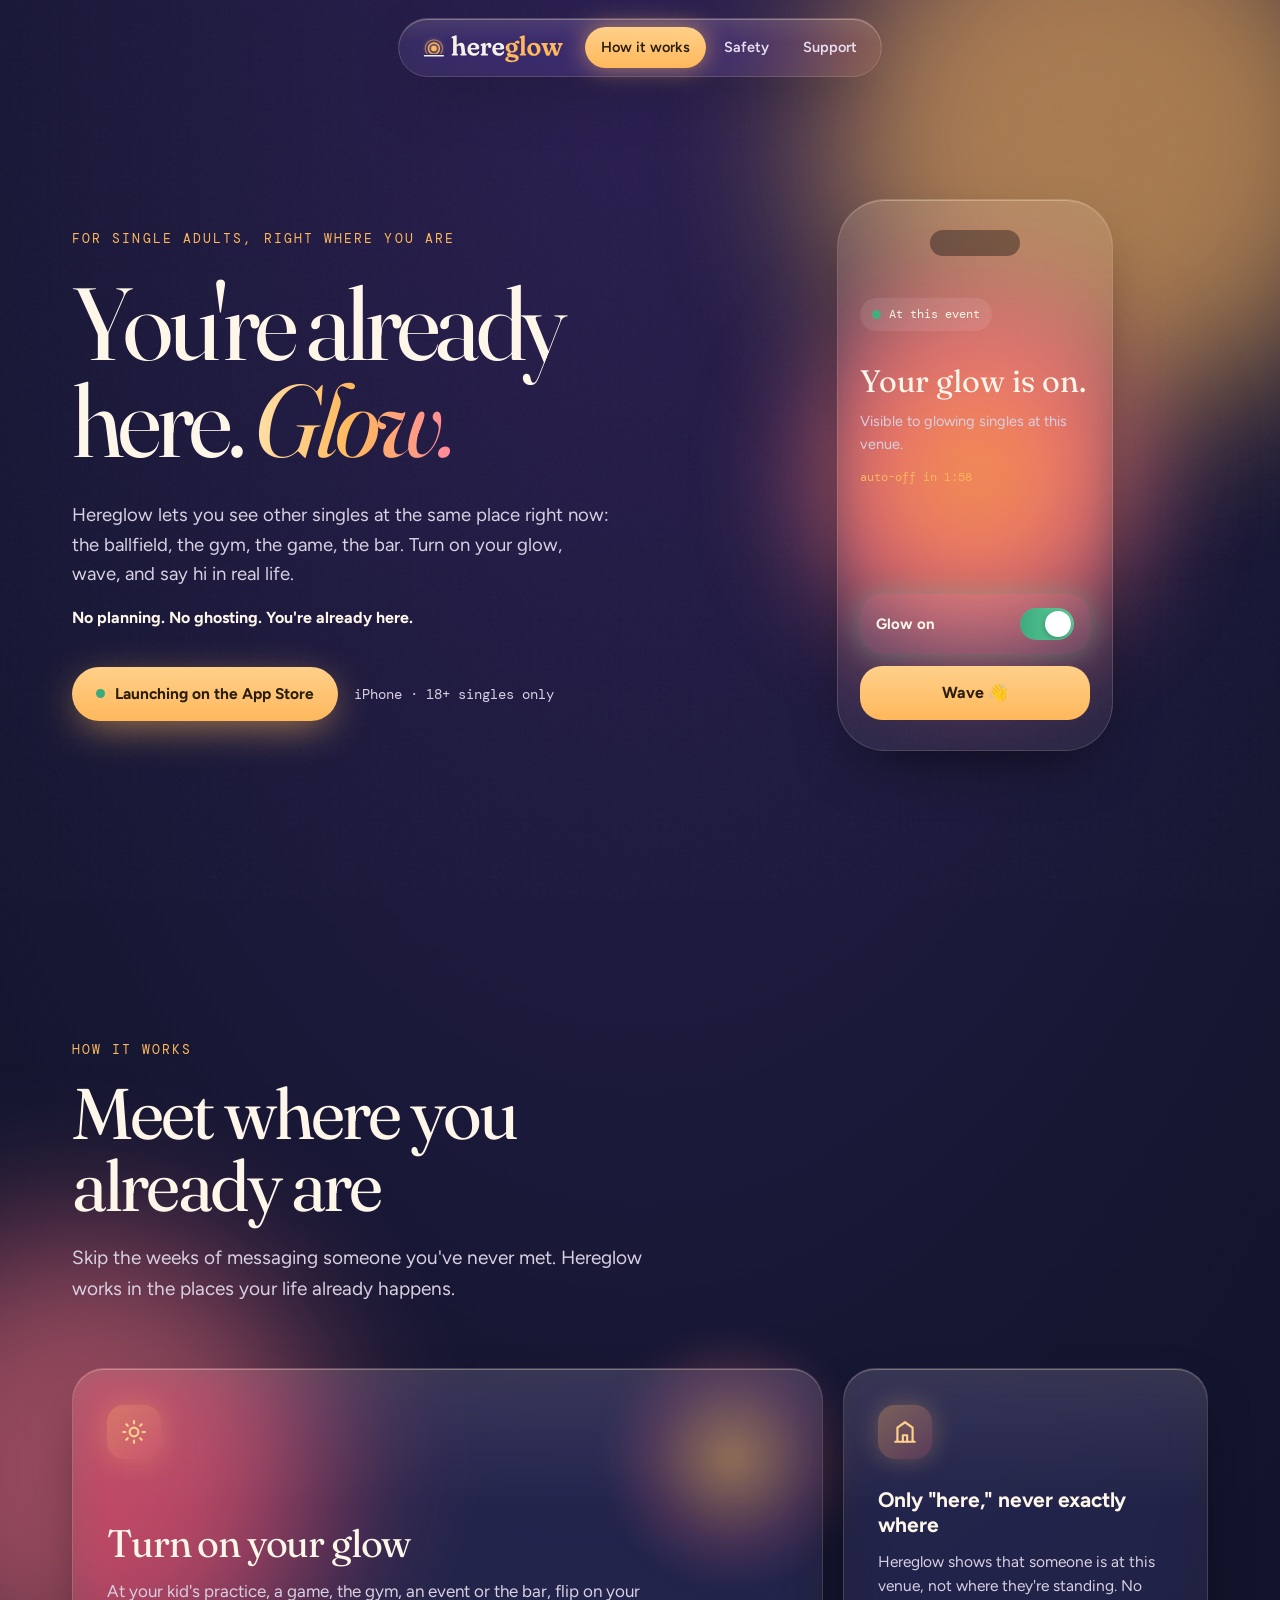
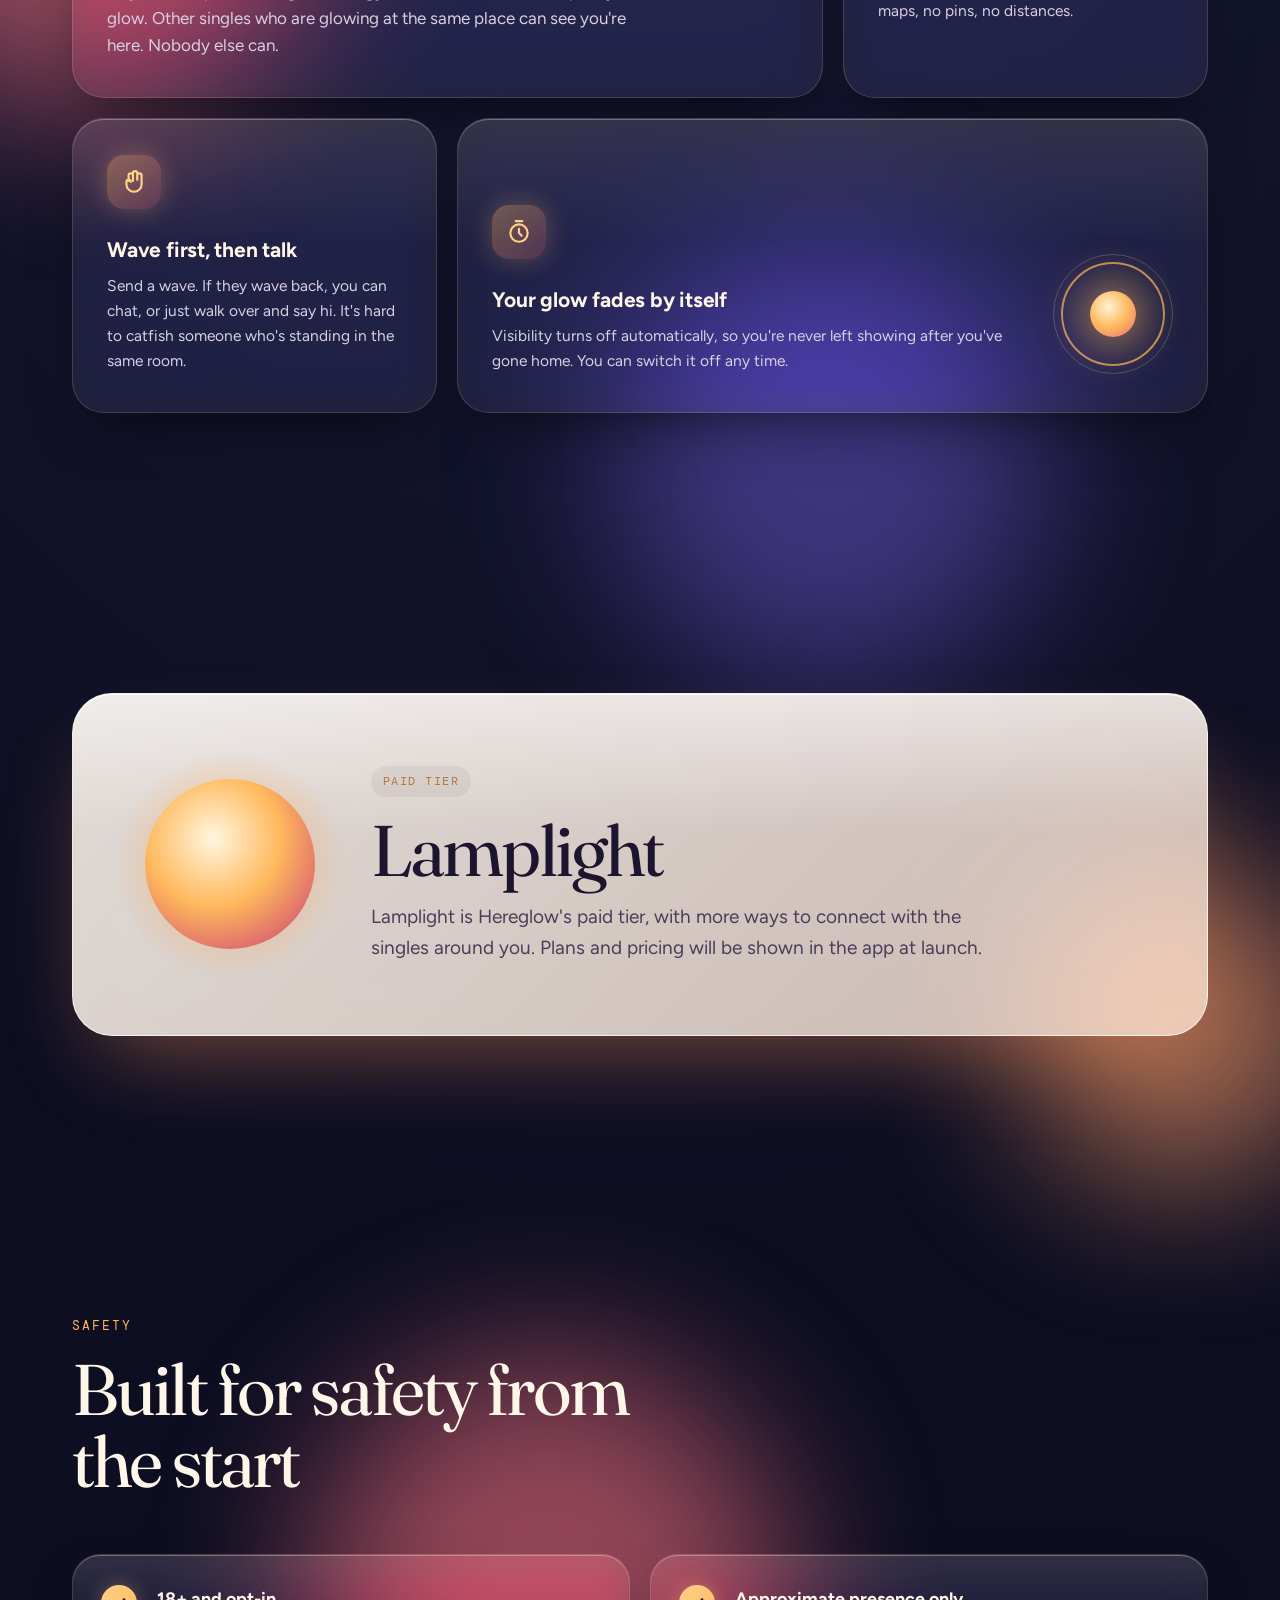
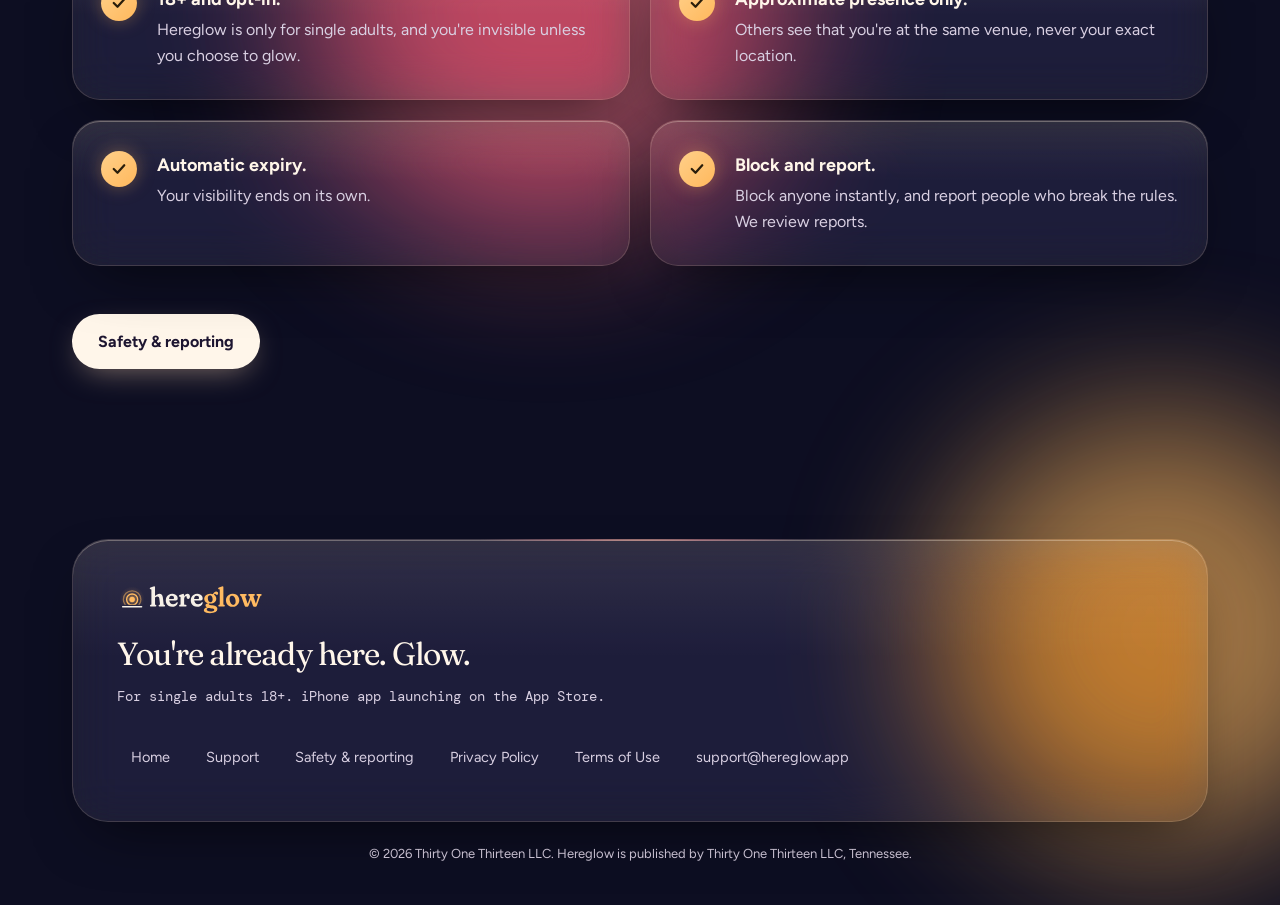
==== commit 9f15e09d: "Publish Privacy Policy and Terms of Use; footer name Thirty One Thirteen LLC; link legal pages" ====
--- a/index.html
+++ b/index.html
@@ -201,8 +201,8 @@
 <li class="glass spot rv" style="transition-delay:100ms"><span class="ck" aria-hidden="true"><svg viewBox="0 0 24 24"><path d="M5 12l5 5 9-10"/></svg></span><strong>Block and report.</strong> Block anyone instantly, and report people who break the rules. We review reports.</li></ul>
 <p class="rv"><a class="btn" href="/support.html#safety">Safety &amp; reporting</a></p></div></section></main>
 <footer class="site-footer"><div class="wrap"><div class="foot glass spot"><div><img class="flogo" src="/assets/hereglow-lockup-dark-transparent.svg" alt="Hereglow" width="149" height="30"><p class="tag">You're already here. Glow.</p><p class="small">For single adults 18+. iPhone app launching on the App Store.</p></div>
-<nav aria-label="Footer"><ul><li><a href="/">Home</a></li><li><a href="/support.html">Support</a></li><li><a href="/support.html#safety">Safety &amp; reporting</a></li><li><a href="mailto:support@hereglow.app">support@hereglow.app</a></li></ul></nav></div>
-<p class="copy">&copy; 2026 31/13 LLC. Hereglow is published by 31/13 LLC, Tennessee.</p></div></footer>
+<nav aria-label="Footer"><ul><li><a href="/">Home</a></li><li><a href="/support.html">Support</a></li><li><a href="/support.html#safety">Safety &amp; reporting</a></li><li><a href="/privacy.html">Privacy Policy</a></li><li><a href="/terms.html">Terms of Use</a></li><li><a href="mailto:support@hereglow.app">support@hereglow.app</a></li></ul></nav></div>
+<p class="copy">&copy; 2026 Thirty One Thirteen LLC. Hereglow is published by Thirty One Thirteen LLC, Tennessee.</p></div></footer>
 <script>
 (()=>{const RM=matchMedia('(prefers-reduced-motion: reduce)').matches,ALL=location.search.includes('all'),fine=matchMedia('(pointer:fine)').matches;
 const $=s=>document.querySelector(s),$$=s=>[...document.querySelectorAll(s)];
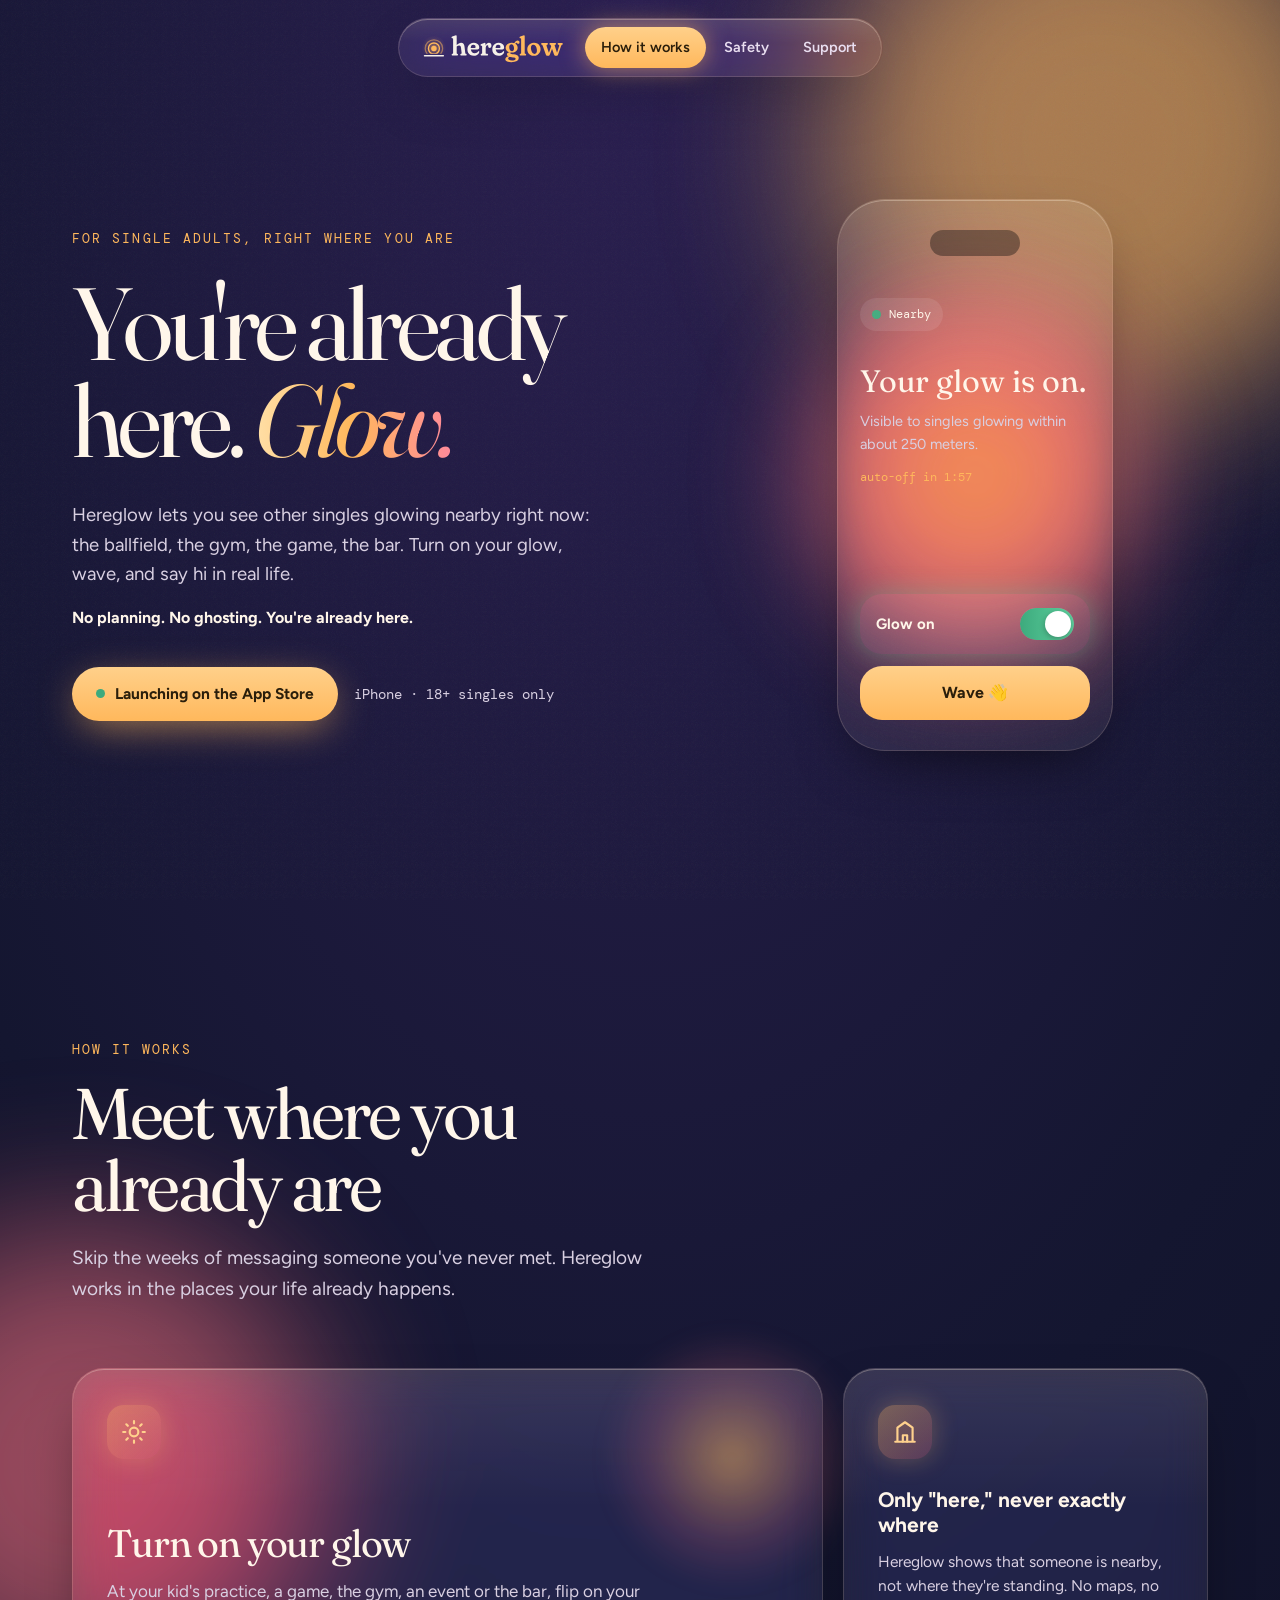
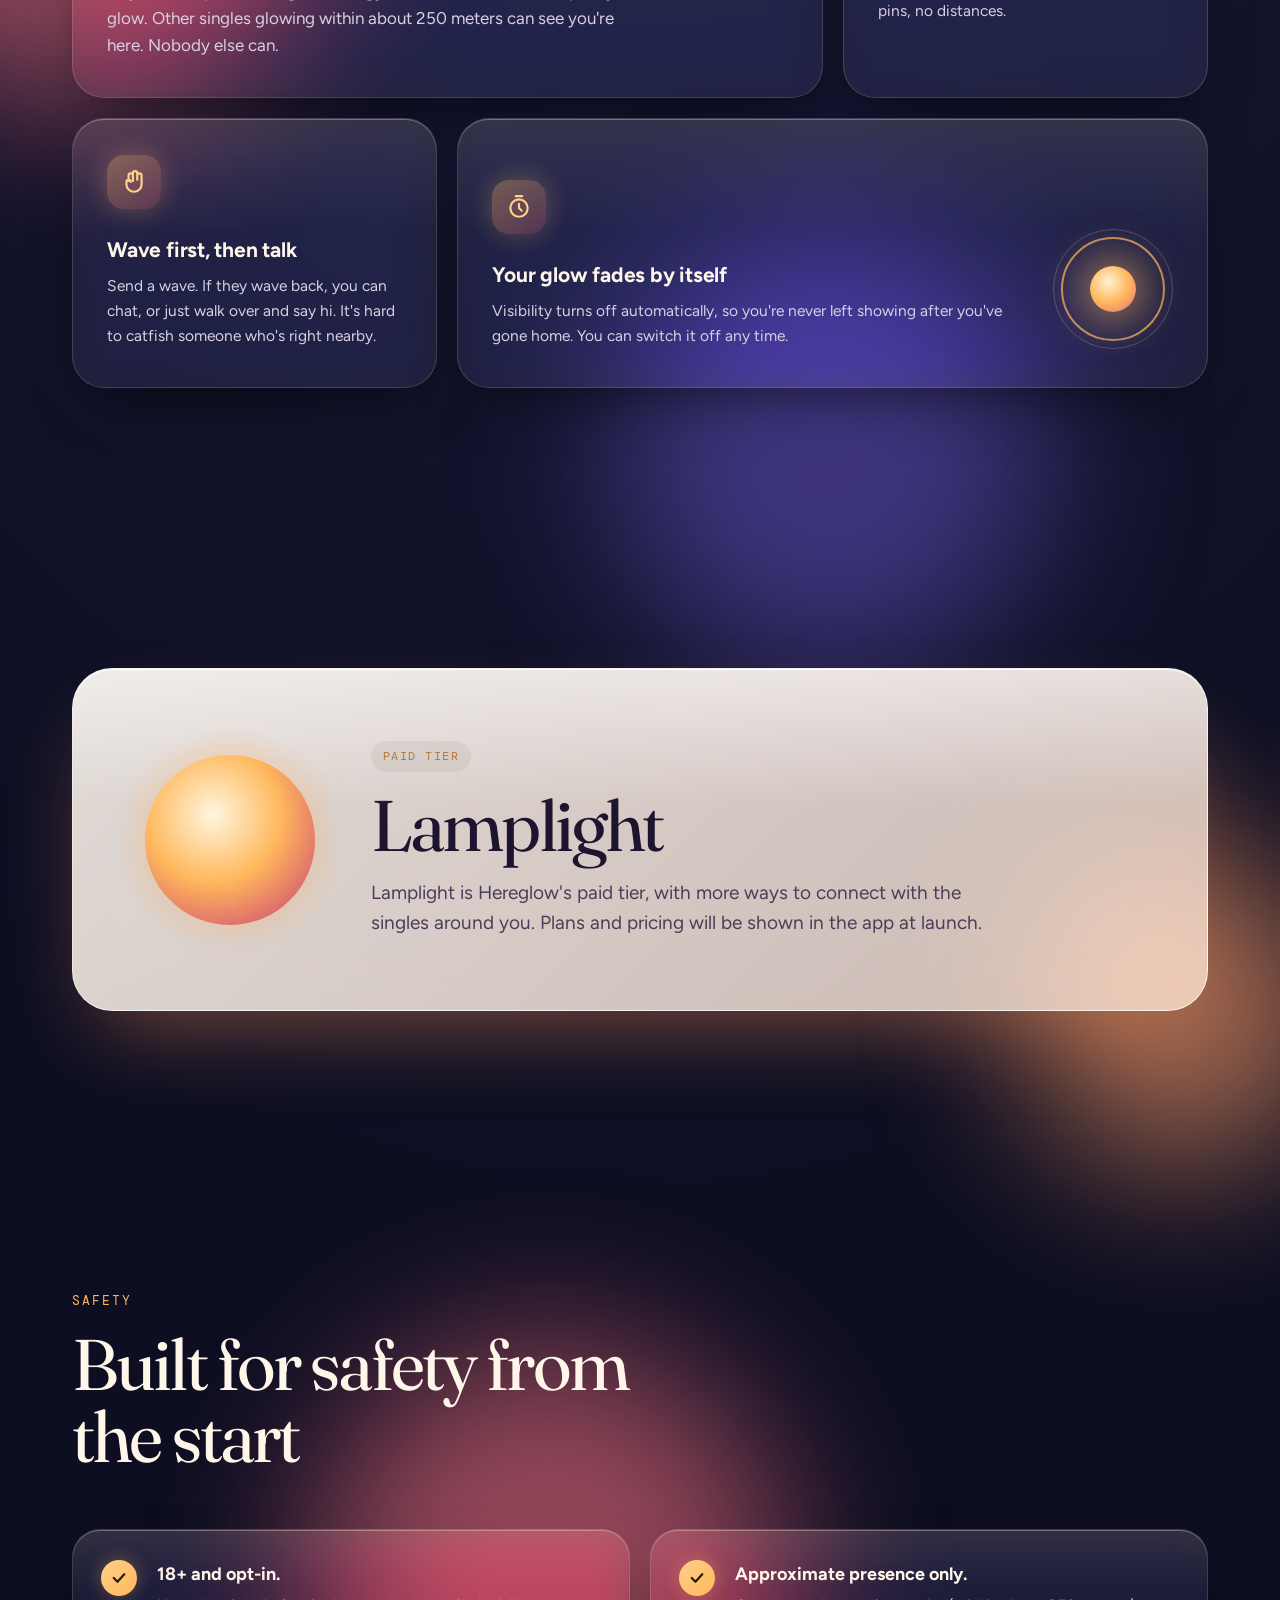
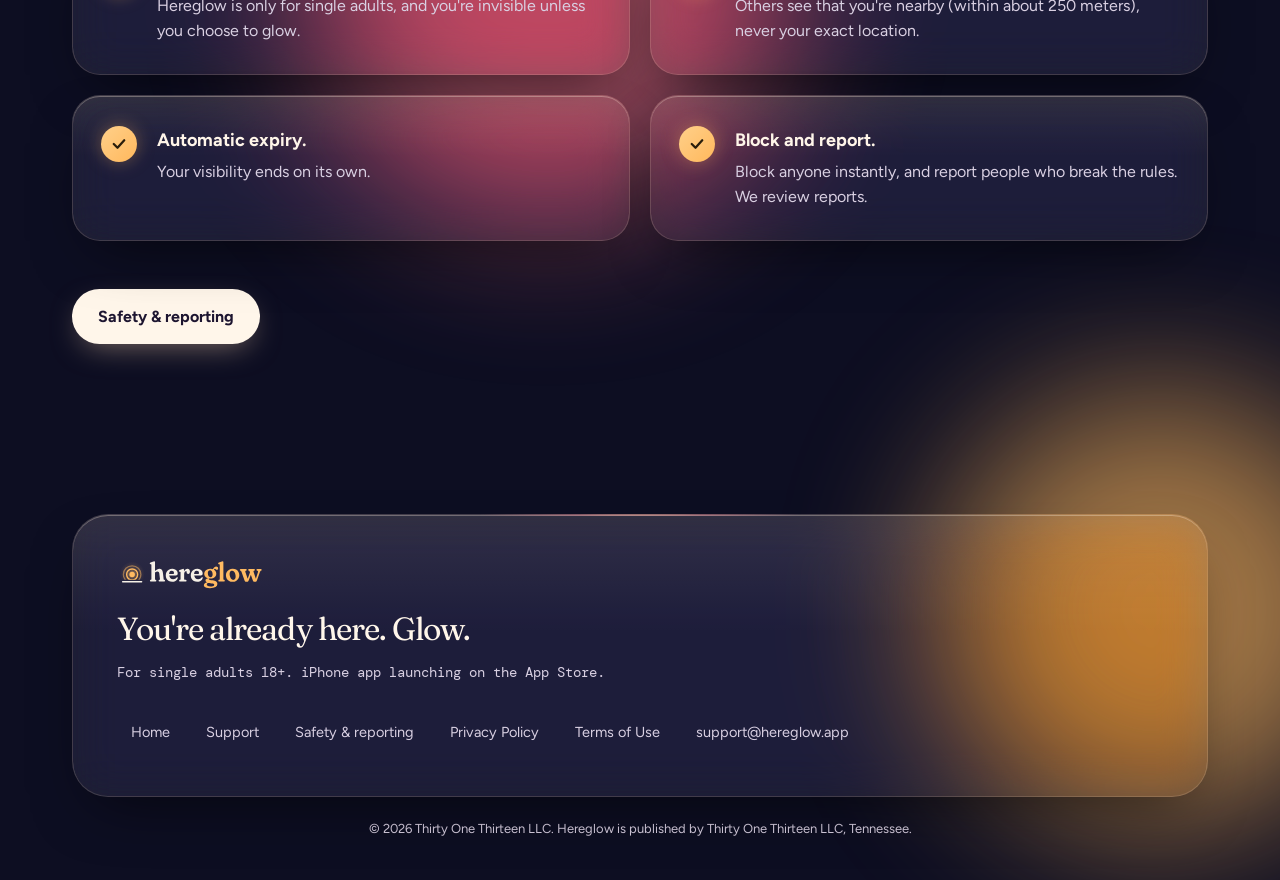
==== commit 06b516c0: "Homepage and support: Glow works anywhere, visible within about 250 meters" ====
--- a/index.html
+++ b/index.html
@@ -1,13 +1,13 @@
 <!doctype html><html lang="en"><head><meta charset="utf-8">
 <meta name="viewport" content="width=device-width, initial-scale=1">
 <title>Hereglow: You're already here. Glow.</title>
-<meta name="description" content="Hereglow is an opt-in iPhone app for single adults (18+) to see other singles at the same place right now, from the ballfield to the bar. No planning. No ghosting.">
+<meta name="description" content="Hereglow is an opt-in iPhone app for single adults (18+) to see other singles glowing nearby right now, from the ballfield to the bar. No planning. No ghosting.">
 <link rel="canonical" href="https://hereglow.app/">
 <meta name="theme-color" content="#141630">
 <meta property="og:type" content="website">
 <meta property="og:site_name" content="Hereglow">
 <meta property="og:title" content="Hereglow: You're already here. Glow.">
-<meta property="og:description" content="Hereglow is an opt-in iPhone app for single adults (18+) to see other singles at the same place right now, from the ballfield to the bar. No planning. No ghosting.">
+<meta property="og:description" content="Hereglow is an opt-in iPhone app for single adults (18+) to see other singles glowing nearby right now, from the ballfield to the bar. No planning. No ghosting.">
 <meta property="og:url" content="https://hereglow.app/">
 <meta property="og:image" content="https://hereglow.app/assets/og-image.png">
 <meta property="og:image:width" content="1200">
@@ -15,7 +15,7 @@
 <meta property="og:image:alt" content="The Hereglow app icon: a glowing dot in halo rings above a dusk horizon">
 <meta name="twitter:card" content="summary_large_image">
 <meta name="twitter:title" content="Hereglow: You're already here. Glow.">
-<meta name="twitter:description" content="Hereglow is an opt-in iPhone app for single adults (18+) to see other singles at the same place right now, from the ballfield to the bar. No planning. No ghosting.">
+<meta name="twitter:description" content="Hereglow is an opt-in iPhone app for single adults (18+) to see other singles glowing nearby right now, from the ballfield to the bar. No planning. No ghosting.">
 <meta name="twitter:image" content="https://hereglow.app/assets/og-image.png">
 <link rel="icon" href="/assets/hereglow-app-icon.svg" type="image/svg+xml">
 <link rel="icon" href="/assets/favicon-32.png" sizes="32x32" type="image/png">
@@ -180,23 +180,23 @@
 <main id="main"><section class="hero"><div class="venuefx" aria-hidden="true"></div><div class="wrap hero-grid"><div>
 <p class="eyebrow fadein" style="animation-delay:.1s">For single adults, right where you are</p>
 <h1 aria-label="You're already here. Glow."><span aria-hidden="true"><span class="w" style="--i:0">You're</span> <span class="w" style="--i:1">already</span> <span class="w" style="--i:2">here.</span> <em class="w" style="--i:3.6"><span class="gg"></span><span class="gt">Glow.</span></em></span></h1>
-<p class="lede fadein" style="animation-delay:1.1s">Hereglow lets you see other singles at the same place right now: the ballfield, the gym, the game, the bar. Turn on your glow, wave, and say hi in real life.</p>
+<p class="lede fadein" style="animation-delay:1.1s">Hereglow lets you see other singles glowing nearby right now: the ballfield, the gym, the game, the bar. Turn on your glow, wave, and say hi in real life.</p>
 <p class="support-line fadein" style="animation-delay:1.25s">No planning. No ghosting. You're already here.</p>
 <div class="launch fadein" style="animation-delay:1.4s">
 <!-- APP STORE BADGE: replace this block with the official "Download on the App Store" badge linked to the live App Store listing once Hereglow is approved. -->
 <span class="pill"><span class="dot" aria-hidden="true"></span>Launching on the App Store</span><span class="small">iPhone · 18+ singles only</span></div></div>
 <div class="art fadein" aria-hidden="true" style="animation-delay:.5s"><div class="ring"></div><div class="ring"></div><div class="ring"></div><div class="wavering"></div><div class="halo"></div>
-<div class="tilt"><div class="phone glass spot"><div class="notch"></div><span class="venue"><span class="dot"></span>At this event</span><p class="ptitle">Your glow is on.</p><p class="psub">Visible to glowing singles at this venue.</p><span class="timer">auto-off in <span id="cd">1:59</span></span>
+<div class="tilt"><div class="phone glass spot"><div class="notch"></div><span class="venue"><span class="dot"></span>Nearby</span><p class="ptitle">Your glow is on.</p><p class="psub">Visible to singles glowing within about 250 meters.</p><span class="timer">auto-off in <span id="cd">1:59</span></span>
 <div class="prow"><b>Glow on</b><div class="toggle"><span></span></div></div><div class="wave">Wave <span class="hand">👋</span></div></div></div></div></div></section>
 <section id="how" class="section"><div class="wrap"><span class="kicker rv">How it works</span><h2 class="rv">Meet where you already are</h2><p class="section-lede rv">Skip the weeks of messaging someone you've never met. Hereglow works in the places your life already happens.</p><div class="bento">
-<article class="feature glass spot rv"><div class="bigglow" aria-hidden="true"></div><div class="ico"><svg viewBox="0 0 24 24"><circle cx="12" cy="12" r="4"/><path d="M12 2v2M12 20v2M4.9 4.9l1.4 1.4M17.7 17.7l1.4 1.4M2 12h2M20 12h2M4.9 19.1l1.4-1.4M17.7 6.3l1.4-1.4"/></svg></div><h3>Turn on your glow</h3><p>At your kid's practice, a game, the gym, an event or the bar, flip on your glow. Other singles who are glowing at the same place can see you're here. Nobody else can.</p></article>
-<article class="feature glass spot rv" style="transition-delay:110ms"><div class="ico"><svg viewBox="0 0 24 24"><path d="M3 21h18M5 21V8l7-5 7 5v13"/><path d="M10 21v-6h4v6"/></svg></div><h3>Only "here," never exactly where</h3><p>Hereglow shows that someone is at this venue, not where they're standing. No maps, no pins, no distances.</p></article>
-<article class="feature glass spot rv" style="transition-delay:60ms"><div class="ico"><svg viewBox="0 0 24 24"><path d="M7 11V6a2 2 0 0 1 4 0v5M11 10V4a2 2 0 0 1 4 0v6M15 10V6a2 2 0 0 1 4 0v8a7 7 0 0 1-14 0v-2a2 2 0 0 1 4 0"/></svg></div><h3>Wave first, then talk</h3><p>Send a wave. If they wave back, you can chat, or just walk over and say hi. It's hard to catfish someone who's standing in the same room.</p></article>
+<article class="feature glass spot rv"><div class="bigglow" aria-hidden="true"></div><div class="ico"><svg viewBox="0 0 24 24"><circle cx="12" cy="12" r="4"/><path d="M12 2v2M12 20v2M4.9 4.9l1.4 1.4M17.7 17.7l1.4 1.4M2 12h2M20 12h2M4.9 19.1l1.4-1.4M17.7 6.3l1.4-1.4"/></svg></div><h3>Turn on your glow</h3><p>At your kid's practice, a game, the gym, an event or the bar, flip on your glow. Other singles glowing within about 250 meters can see you're here. Nobody else can.</p></article>
+<article class="feature glass spot rv" style="transition-delay:110ms"><div class="ico"><svg viewBox="0 0 24 24"><path d="M3 21h18M5 21V8l7-5 7 5v13"/><path d="M10 21v-6h4v6"/></svg></div><h3>Only "here," never exactly where</h3><p>Hereglow shows that someone is nearby, not where they're standing. No maps, no pins, no distances.</p></article>
+<article class="feature glass spot rv" style="transition-delay:60ms"><div class="ico"><svg viewBox="0 0 24 24"><path d="M7 11V6a2 2 0 0 1 4 0v5M11 10V4a2 2 0 0 1 4 0v6M15 10V6a2 2 0 0 1 4 0v8a7 7 0 0 1-14 0v-2a2 2 0 0 1 4 0"/></svg></div><h3>Wave first, then talk</h3><p>Send a wave. If they wave back, you can chat, or just walk over and say hi. It's hard to catfish someone who's right nearby.</p></article>
 <article class="feature glass spot rv" style="transition-delay:170ms"><div><div class="ico"><svg viewBox="0 0 24 24"><circle cx="12" cy="13" r="8"/><path d="M12 9v4l2.5 2.5M9 2h6"/></svg></div><h3>Your glow fades by itself</h3><p>Visibility turns off automatically, so you're never left showing after you've gone home. You can switch it off any time.</p></div><div class="fadeloop" aria-hidden="true"><i></i><s></s><b></b></div></article></div></div></section>
 <section class="section lamplight"><div class="wrap"><div class="lampbox glass rv"><div class="lampwrap" aria-hidden="true"><div class="lampglow"></div><div class="lamp"></div></div><div><span class="tag2">Paid tier</span><h2>Lamplight</h2><p>Lamplight is Hereglow's paid tier, with more ways to connect with the singles around you. Plans and pricing will be shown in the app at launch.</p></div></div></div></section>
 <section id="safety" class="section safety"><div class="wrap"><span class="kicker rv">Safety</span><h2 class="rv">Built for safety from the start</h2><ul class="checks">
 <li class="glass spot rv"><span class="ck" aria-hidden="true"><svg viewBox="0 0 24 24"><path d="M5 12l5 5 9-10"/></svg></span><strong>18+ and opt-in.</strong> Hereglow is only for single adults, and you're invisible unless you choose to glow.</li>
-<li class="glass spot rv" style="transition-delay:100ms"><span class="ck" aria-hidden="true"><svg viewBox="0 0 24 24"><path d="M5 12l5 5 9-10"/></svg></span><strong>Approximate presence only.</strong> Others see that you're at the same venue, never your exact location.</li>
+<li class="glass spot rv" style="transition-delay:100ms"><span class="ck" aria-hidden="true"><svg viewBox="0 0 24 24"><path d="M5 12l5 5 9-10"/></svg></span><strong>Approximate presence only.</strong> Others see that you're nearby (within about 250 meters), never your exact location.</li>
 <li class="glass spot rv"><span class="ck" aria-hidden="true"><svg viewBox="0 0 24 24"><path d="M5 12l5 5 9-10"/></svg></span><strong>Automatic expiry.</strong> Your visibility ends on its own.</li>
 <li class="glass spot rv" style="transition-delay:100ms"><span class="ck" aria-hidden="true"><svg viewBox="0 0 24 24"><path d="M5 12l5 5 9-10"/></svg></span><strong>Block and report.</strong> Block anyone instantly, and report people who break the rules. We review reports.</li></ul>
 <p class="rv"><a class="btn" href="/support.html#safety">Safety &amp; reporting</a></p></div></section></main>
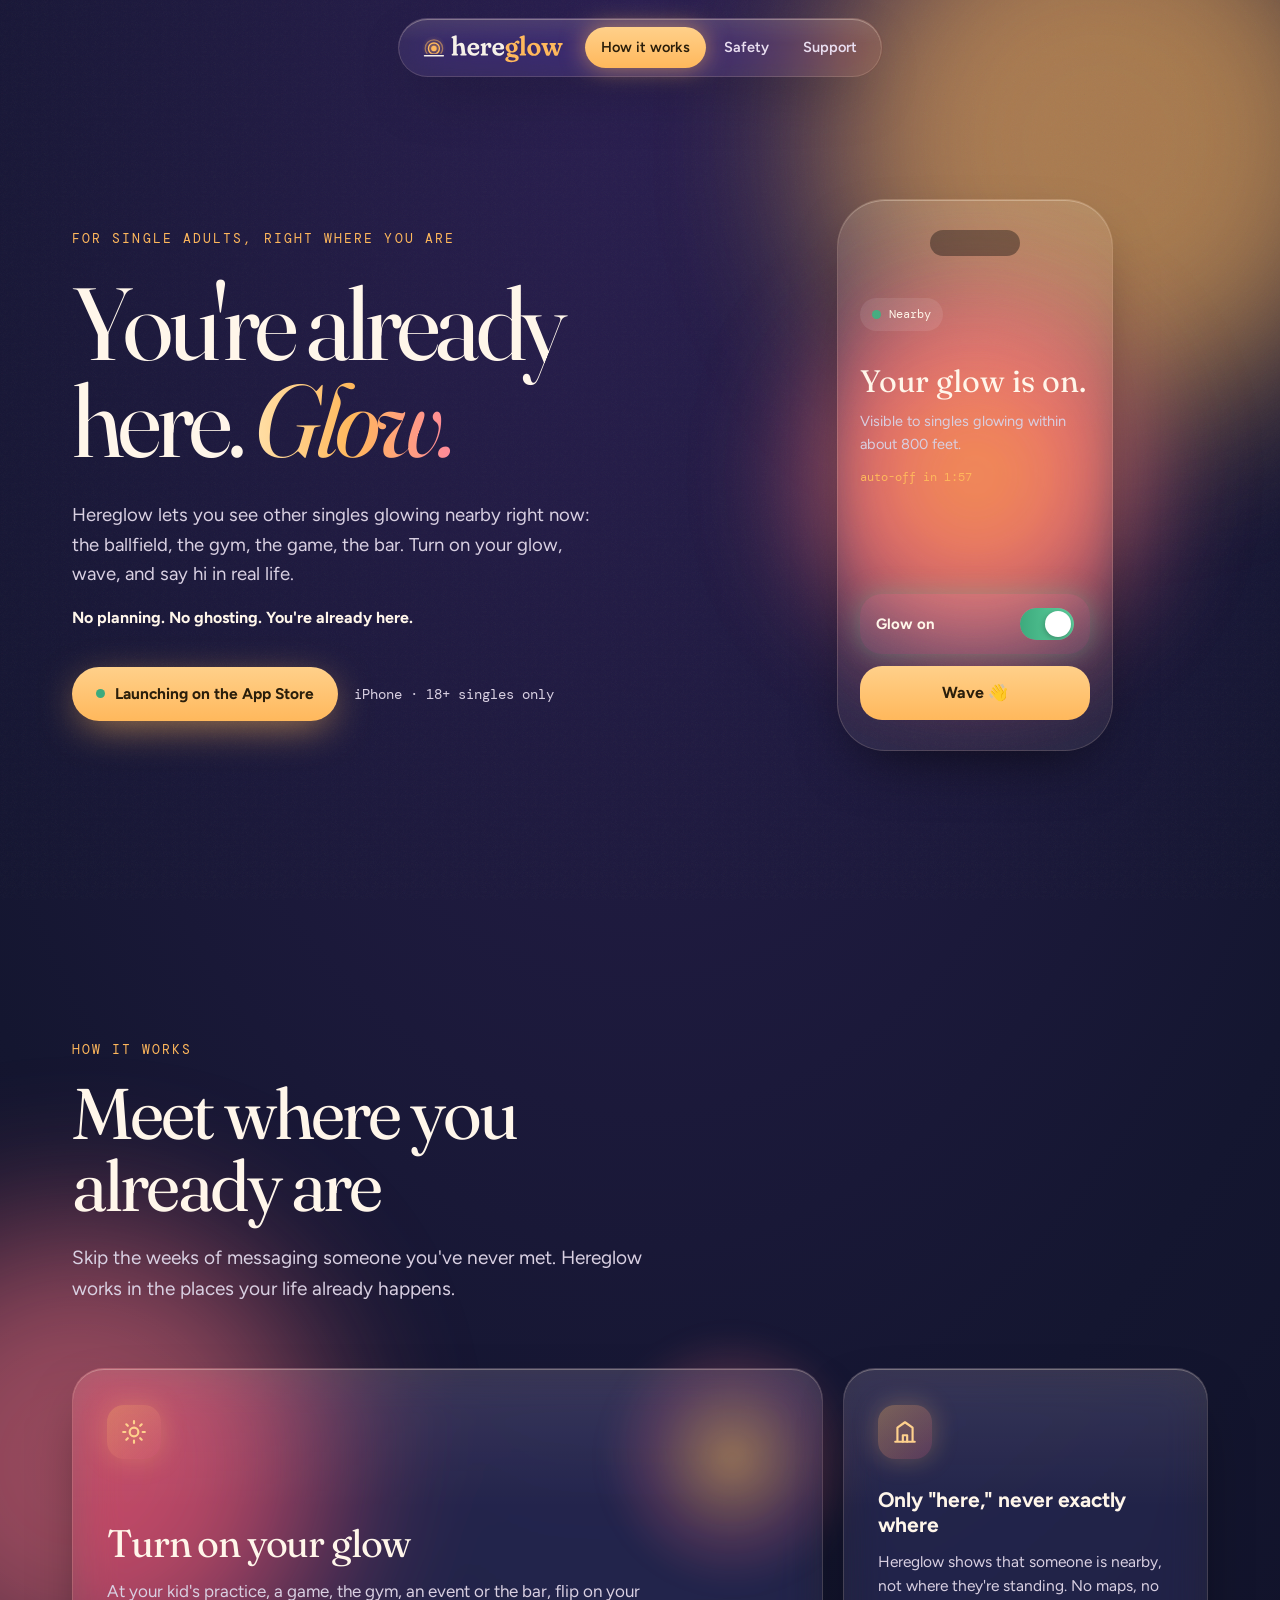
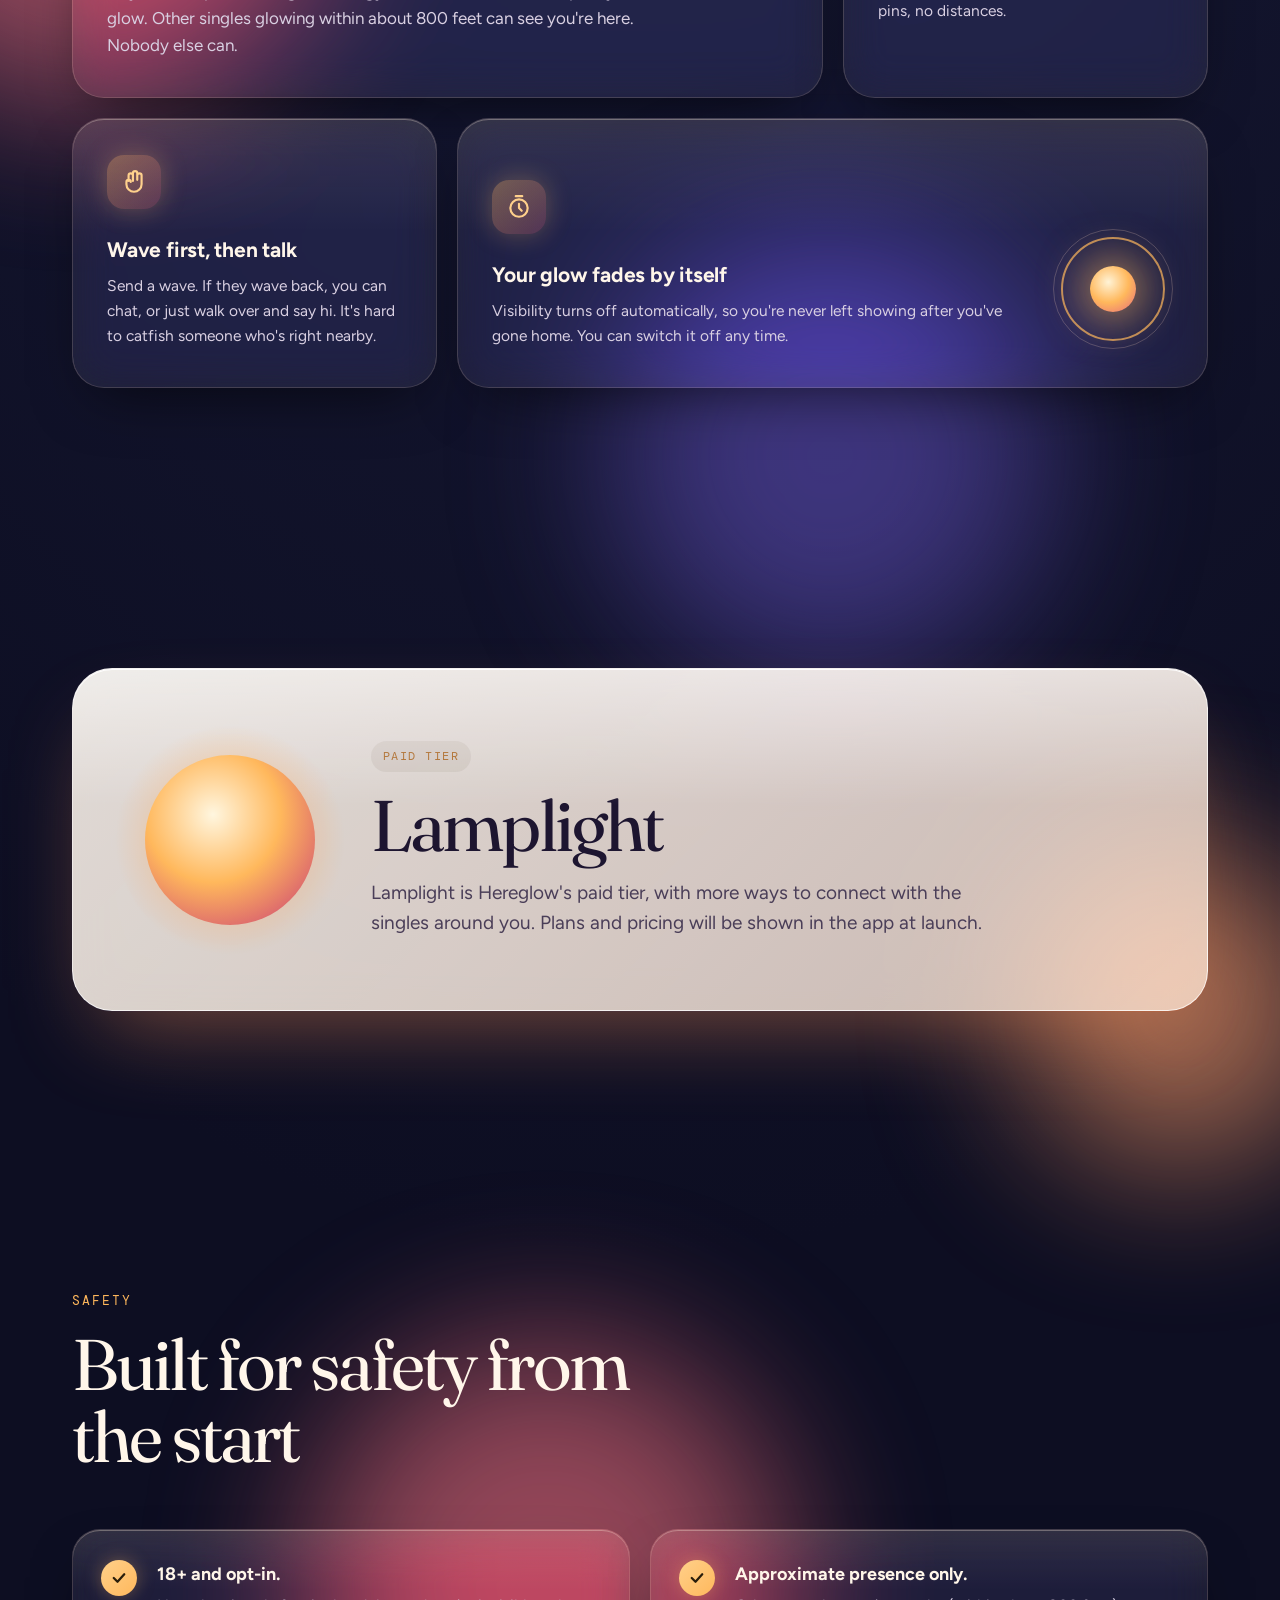
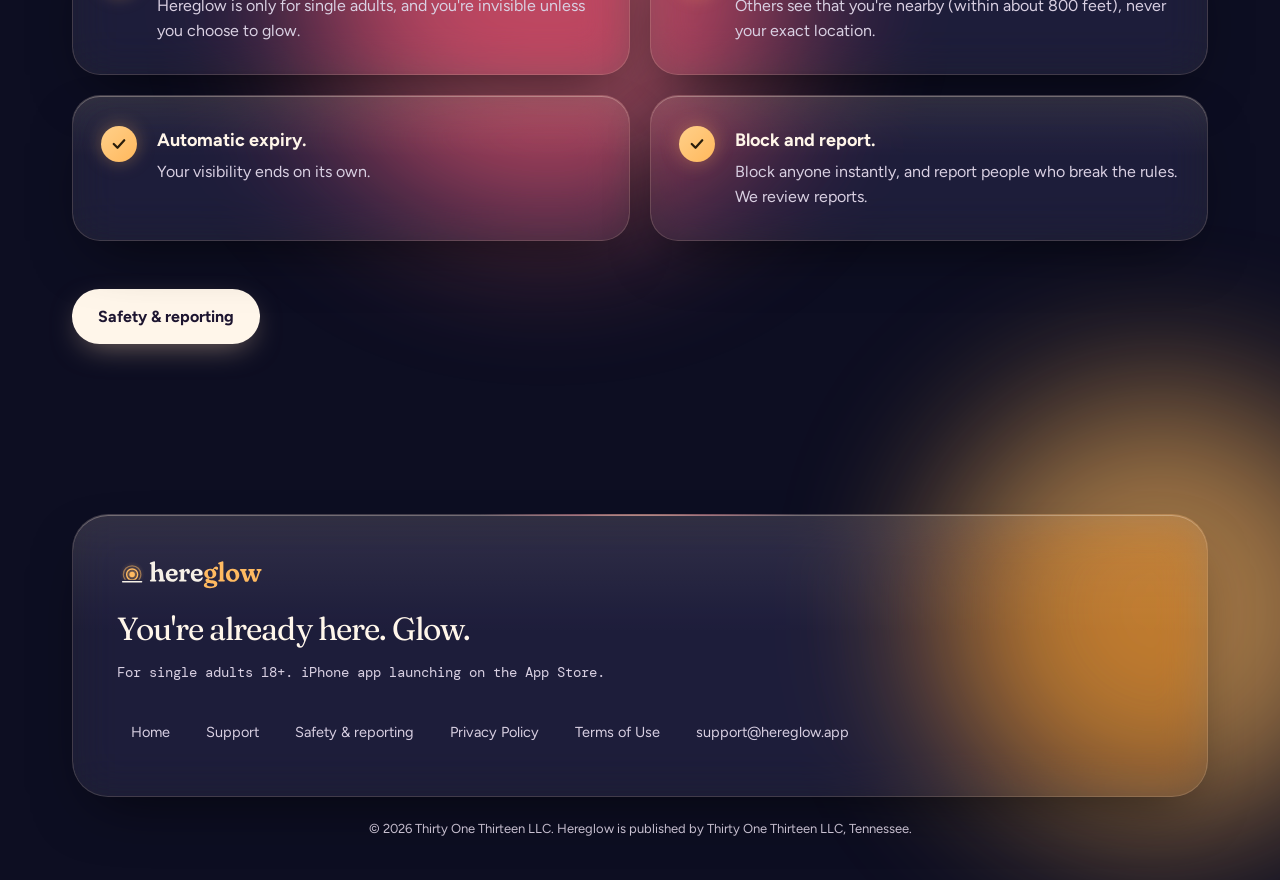
==== commit d08aabf5: "Show distances in feet: about 800 feet (was 250 meters), about 100 feet (was 30 meters) Home, Suppor" ====
--- a/index.html
+++ b/index.html
@@ -186,17 +186,17 @@
 <!-- APP STORE BADGE: replace this block with the official "Download on the App Store" badge linked to the live App Store listing once Hereglow is approved. -->
 <span class="pill"><span class="dot" aria-hidden="true"></span>Launching on the App Store</span><span class="small">iPhone · 18+ singles only</span></div></div>
 <div class="art fadein" aria-hidden="true" style="animation-delay:.5s"><div class="ring"></div><div class="ring"></div><div class="ring"></div><div class="wavering"></div><div class="halo"></div>
-<div class="tilt"><div class="phone glass spot"><div class="notch"></div><span class="venue"><span class="dot"></span>Nearby</span><p class="ptitle">Your glow is on.</p><p class="psub">Visible to singles glowing within about 250 meters.</p><span class="timer">auto-off in <span id="cd">1:59</span></span>
+<div class="tilt"><div class="phone glass spot"><div class="notch"></div><span class="venue"><span class="dot"></span>Nearby</span><p class="ptitle">Your glow is on.</p><p class="psub">Visible to singles glowing within about 800 feet.</p><span class="timer">auto-off in <span id="cd">1:59</span></span>
 <div class="prow"><b>Glow on</b><div class="toggle"><span></span></div></div><div class="wave">Wave <span class="hand">👋</span></div></div></div></div></div></section>
 <section id="how" class="section"><div class="wrap"><span class="kicker rv">How it works</span><h2 class="rv">Meet where you already are</h2><p class="section-lede rv">Skip the weeks of messaging someone you've never met. Hereglow works in the places your life already happens.</p><div class="bento">
-<article class="feature glass spot rv"><div class="bigglow" aria-hidden="true"></div><div class="ico"><svg viewBox="0 0 24 24"><circle cx="12" cy="12" r="4"/><path d="M12 2v2M12 20v2M4.9 4.9l1.4 1.4M17.7 17.7l1.4 1.4M2 12h2M20 12h2M4.9 19.1l1.4-1.4M17.7 6.3l1.4-1.4"/></svg></div><h3>Turn on your glow</h3><p>At your kid's practice, a game, the gym, an event or the bar, flip on your glow. Other singles glowing within about 250 meters can see you're here. Nobody else can.</p></article>
+<article class="feature glass spot rv"><div class="bigglow" aria-hidden="true"></div><div class="ico"><svg viewBox="0 0 24 24"><circle cx="12" cy="12" r="4"/><path d="M12 2v2M12 20v2M4.9 4.9l1.4 1.4M17.7 17.7l1.4 1.4M2 12h2M20 12h2M4.9 19.1l1.4-1.4M17.7 6.3l1.4-1.4"/></svg></div><h3>Turn on your glow</h3><p>At your kid's practice, a game, the gym, an event or the bar, flip on your glow. Other singles glowing within about 800 feet can see you're here. Nobody else can.</p></article>
 <article class="feature glass spot rv" style="transition-delay:110ms"><div class="ico"><svg viewBox="0 0 24 24"><path d="M3 21h18M5 21V8l7-5 7 5v13"/><path d="M10 21v-6h4v6"/></svg></div><h3>Only "here," never exactly where</h3><p>Hereglow shows that someone is nearby, not where they're standing. No maps, no pins, no distances.</p></article>
 <article class="feature glass spot rv" style="transition-delay:60ms"><div class="ico"><svg viewBox="0 0 24 24"><path d="M7 11V6a2 2 0 0 1 4 0v5M11 10V4a2 2 0 0 1 4 0v6M15 10V6a2 2 0 0 1 4 0v8a7 7 0 0 1-14 0v-2a2 2 0 0 1 4 0"/></svg></div><h3>Wave first, then talk</h3><p>Send a wave. If they wave back, you can chat, or just walk over and say hi. It's hard to catfish someone who's right nearby.</p></article>
 <article class="feature glass spot rv" style="transition-delay:170ms"><div><div class="ico"><svg viewBox="0 0 24 24"><circle cx="12" cy="13" r="8"/><path d="M12 9v4l2.5 2.5M9 2h6"/></svg></div><h3>Your glow fades by itself</h3><p>Visibility turns off automatically, so you're never left showing after you've gone home. You can switch it off any time.</p></div><div class="fadeloop" aria-hidden="true"><i></i><s></s><b></b></div></article></div></div></section>
 <section class="section lamplight"><div class="wrap"><div class="lampbox glass rv"><div class="lampwrap" aria-hidden="true"><div class="lampglow"></div><div class="lamp"></div></div><div><span class="tag2">Paid tier</span><h2>Lamplight</h2><p>Lamplight is Hereglow's paid tier, with more ways to connect with the singles around you. Plans and pricing will be shown in the app at launch.</p></div></div></div></section>
 <section id="safety" class="section safety"><div class="wrap"><span class="kicker rv">Safety</span><h2 class="rv">Built for safety from the start</h2><ul class="checks">
 <li class="glass spot rv"><span class="ck" aria-hidden="true"><svg viewBox="0 0 24 24"><path d="M5 12l5 5 9-10"/></svg></span><strong>18+ and opt-in.</strong> Hereglow is only for single adults, and you're invisible unless you choose to glow.</li>
-<li class="glass spot rv" style="transition-delay:100ms"><span class="ck" aria-hidden="true"><svg viewBox="0 0 24 24"><path d="M5 12l5 5 9-10"/></svg></span><strong>Approximate presence only.</strong> Others see that you're nearby (within about 250 meters), never your exact location.</li>
+<li class="glass spot rv" style="transition-delay:100ms"><span class="ck" aria-hidden="true"><svg viewBox="0 0 24 24"><path d="M5 12l5 5 9-10"/></svg></span><strong>Approximate presence only.</strong> Others see that you're nearby (within about 800 feet), never your exact location.</li>
 <li class="glass spot rv"><span class="ck" aria-hidden="true"><svg viewBox="0 0 24 24"><path d="M5 12l5 5 9-10"/></svg></span><strong>Automatic expiry.</strong> Your visibility ends on its own.</li>
 <li class="glass spot rv" style="transition-delay:100ms"><span class="ck" aria-hidden="true"><svg viewBox="0 0 24 24"><path d="M5 12l5 5 9-10"/></svg></span><strong>Block and report.</strong> Block anyone instantly, and report people who break the rules. We review reports.</li></ul>
 <p class="rv"><a class="btn" href="/support.html#safety">Safety &amp; reporting</a></p></div></section></main>
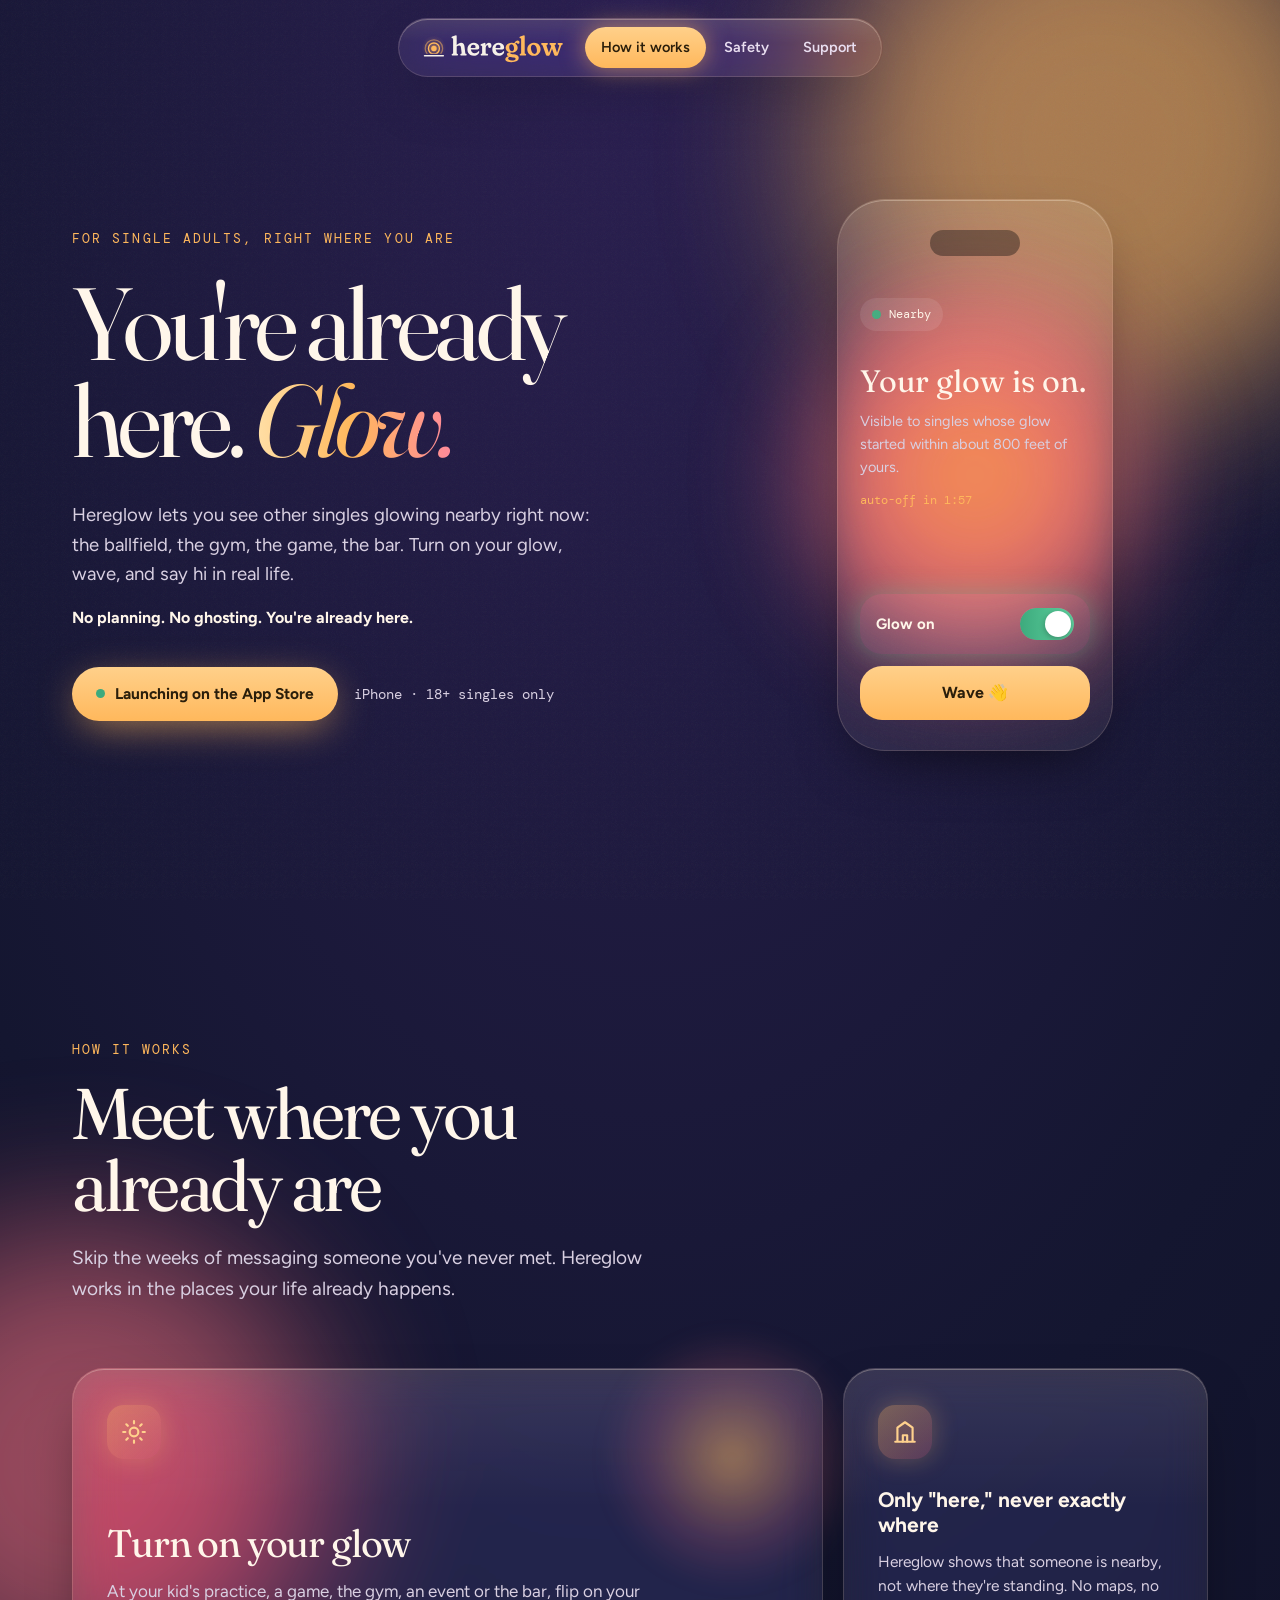
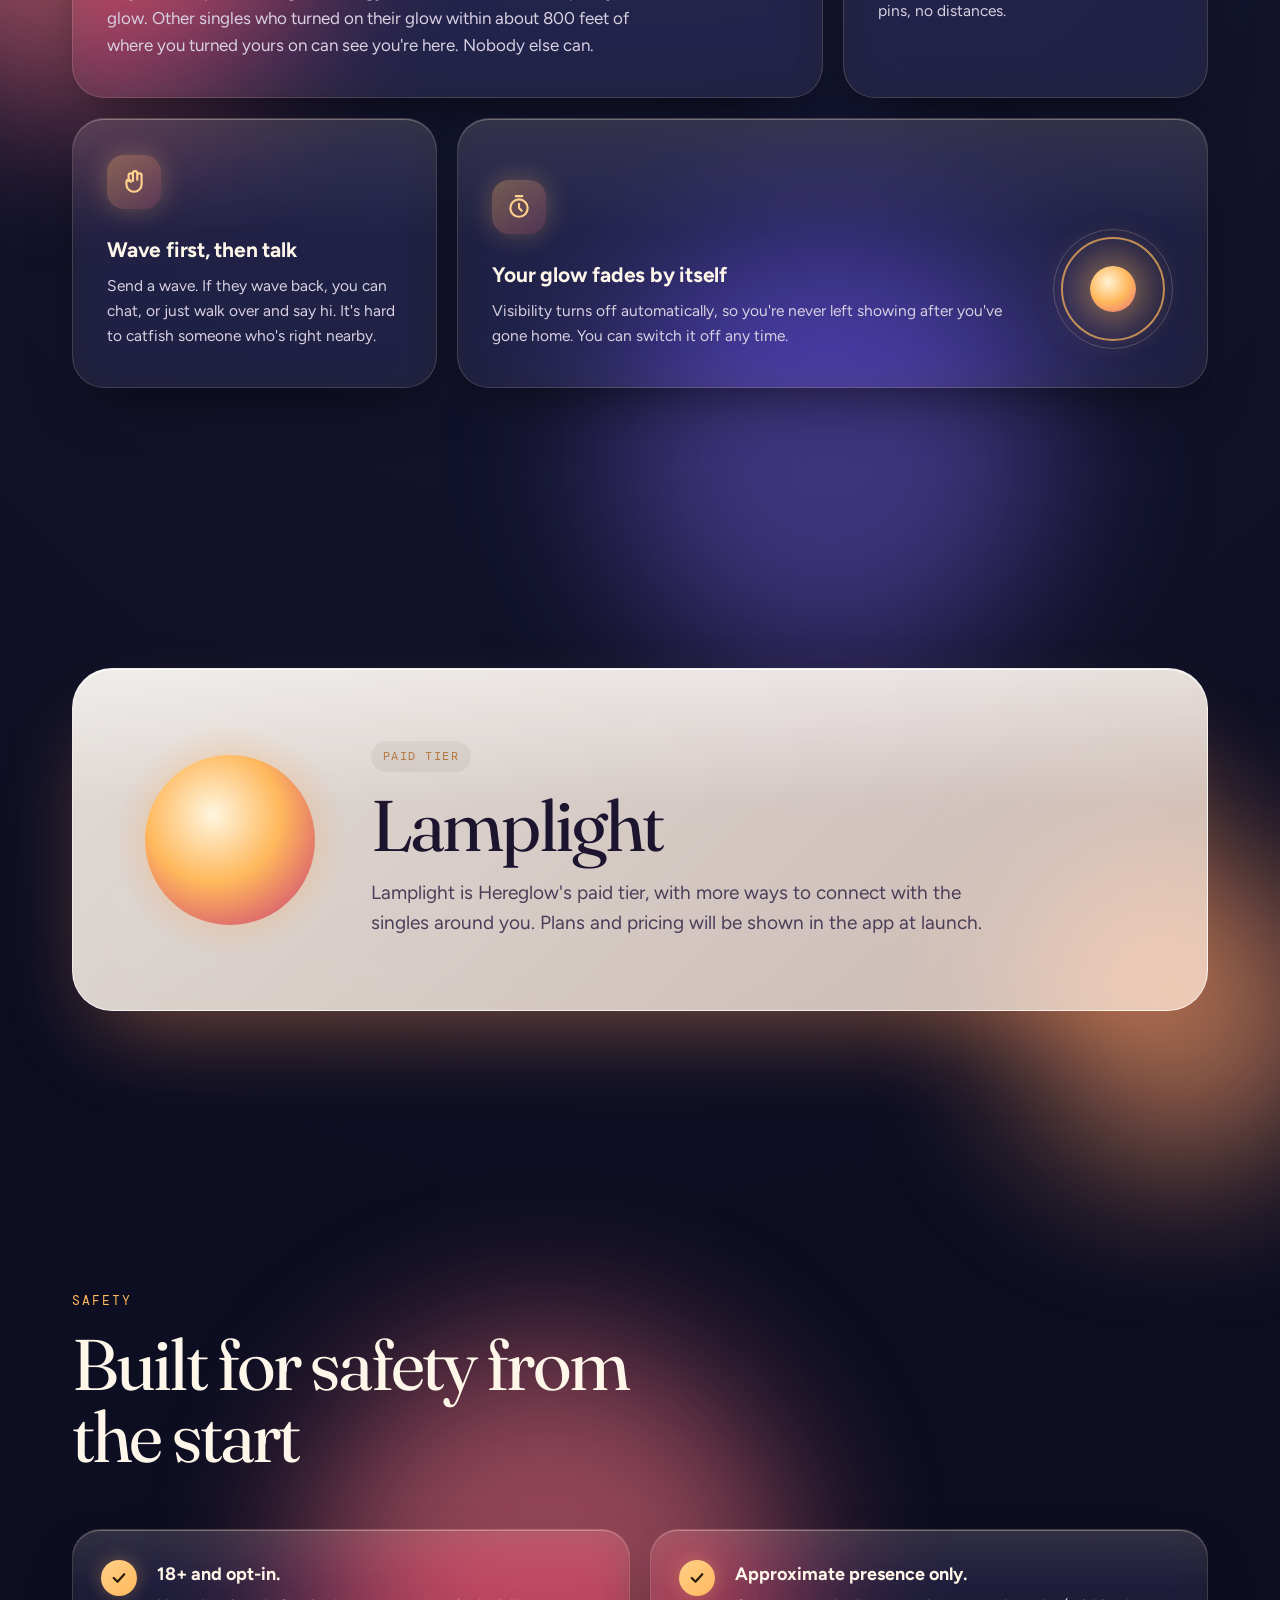
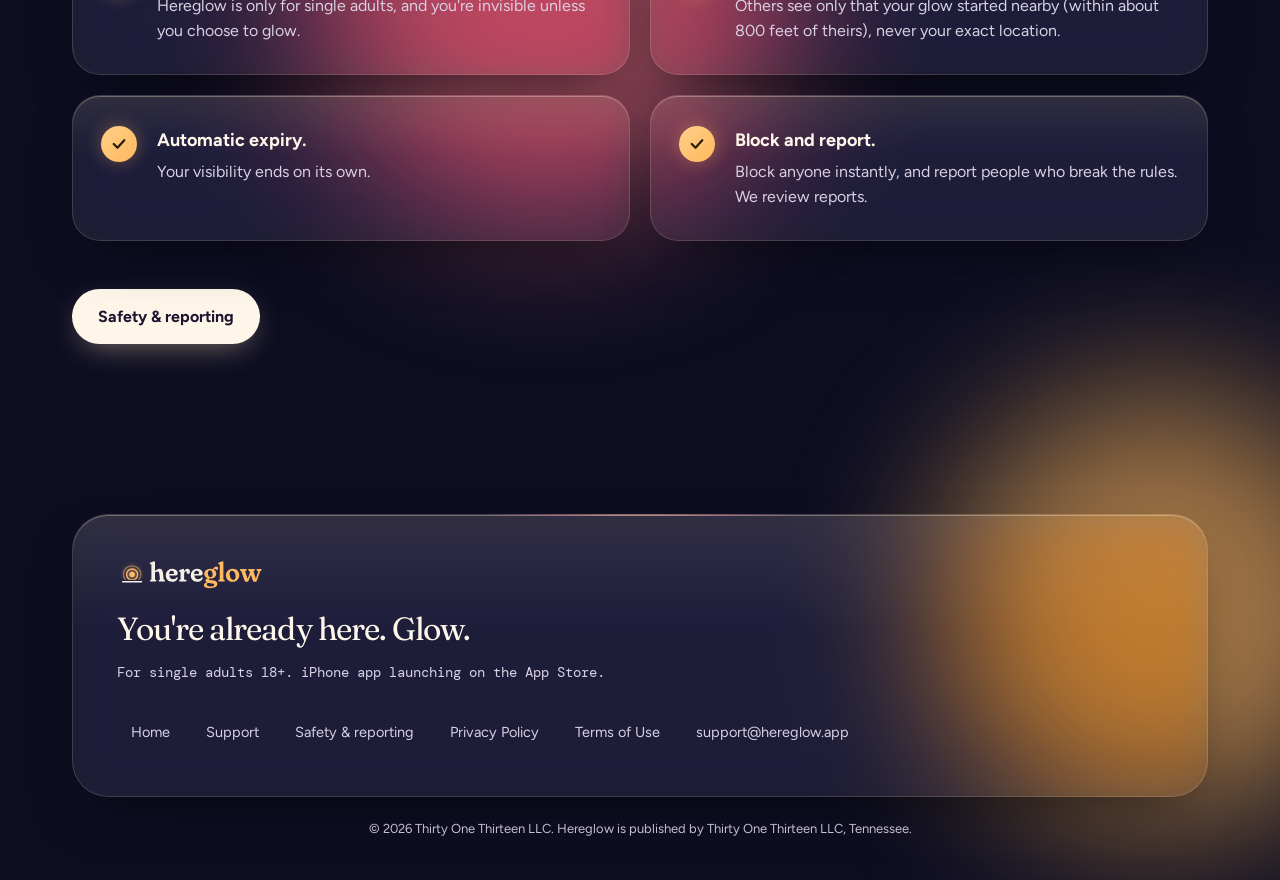
==== commit 06a54805: "Matching is measured from where each glow started; Terms say location is used only while your glow i" ====
--- a/index.html
+++ b/index.html
@@ -186,17 +186,17 @@
 <!-- APP STORE BADGE: replace this block with the official "Download on the App Store" badge linked to the live App Store listing once Hereglow is approved. -->
 <span class="pill"><span class="dot" aria-hidden="true"></span>Launching on the App Store</span><span class="small">iPhone · 18+ singles only</span></div></div>
 <div class="art fadein" aria-hidden="true" style="animation-delay:.5s"><div class="ring"></div><div class="ring"></div><div class="ring"></div><div class="wavering"></div><div class="halo"></div>
-<div class="tilt"><div class="phone glass spot"><div class="notch"></div><span class="venue"><span class="dot"></span>Nearby</span><p class="ptitle">Your glow is on.</p><p class="psub">Visible to singles glowing within about 800 feet.</p><span class="timer">auto-off in <span id="cd">1:59</span></span>
+<div class="tilt"><div class="phone glass spot"><div class="notch"></div><span class="venue"><span class="dot"></span>Nearby</span><p class="ptitle">Your glow is on.</p><p class="psub">Visible to singles whose glow started within about 800 feet of yours.</p><span class="timer">auto-off in <span id="cd">1:59</span></span>
 <div class="prow"><b>Glow on</b><div class="toggle"><span></span></div></div><div class="wave">Wave <span class="hand">👋</span></div></div></div></div></div></section>
 <section id="how" class="section"><div class="wrap"><span class="kicker rv">How it works</span><h2 class="rv">Meet where you already are</h2><p class="section-lede rv">Skip the weeks of messaging someone you've never met. Hereglow works in the places your life already happens.</p><div class="bento">
-<article class="feature glass spot rv"><div class="bigglow" aria-hidden="true"></div><div class="ico"><svg viewBox="0 0 24 24"><circle cx="12" cy="12" r="4"/><path d="M12 2v2M12 20v2M4.9 4.9l1.4 1.4M17.7 17.7l1.4 1.4M2 12h2M20 12h2M4.9 19.1l1.4-1.4M17.7 6.3l1.4-1.4"/></svg></div><h3>Turn on your glow</h3><p>At your kid's practice, a game, the gym, an event or the bar, flip on your glow. Other singles glowing within about 800 feet can see you're here. Nobody else can.</p></article>
+<article class="feature glass spot rv"><div class="bigglow" aria-hidden="true"></div><div class="ico"><svg viewBox="0 0 24 24"><circle cx="12" cy="12" r="4"/><path d="M12 2v2M12 20v2M4.9 4.9l1.4 1.4M17.7 17.7l1.4 1.4M2 12h2M20 12h2M4.9 19.1l1.4-1.4M17.7 6.3l1.4-1.4"/></svg></div><h3>Turn on your glow</h3><p>At your kid's practice, a game, the gym, an event or the bar, flip on your glow. Other singles who turned on their glow within about 800 feet of where you turned yours on can see you're here. Nobody else can.</p></article>
 <article class="feature glass spot rv" style="transition-delay:110ms"><div class="ico"><svg viewBox="0 0 24 24"><path d="M3 21h18M5 21V8l7-5 7 5v13"/><path d="M10 21v-6h4v6"/></svg></div><h3>Only "here," never exactly where</h3><p>Hereglow shows that someone is nearby, not where they're standing. No maps, no pins, no distances.</p></article>
 <article class="feature glass spot rv" style="transition-delay:60ms"><div class="ico"><svg viewBox="0 0 24 24"><path d="M7 11V6a2 2 0 0 1 4 0v5M11 10V4a2 2 0 0 1 4 0v6M15 10V6a2 2 0 0 1 4 0v8a7 7 0 0 1-14 0v-2a2 2 0 0 1 4 0"/></svg></div><h3>Wave first, then talk</h3><p>Send a wave. If they wave back, you can chat, or just walk over and say hi. It's hard to catfish someone who's right nearby.</p></article>
 <article class="feature glass spot rv" style="transition-delay:170ms"><div><div class="ico"><svg viewBox="0 0 24 24"><circle cx="12" cy="13" r="8"/><path d="M12 9v4l2.5 2.5M9 2h6"/></svg></div><h3>Your glow fades by itself</h3><p>Visibility turns off automatically, so you're never left showing after you've gone home. You can switch it off any time.</p></div><div class="fadeloop" aria-hidden="true"><i></i><s></s><b></b></div></article></div></div></section>
 <section class="section lamplight"><div class="wrap"><div class="lampbox glass rv"><div class="lampwrap" aria-hidden="true"><div class="lampglow"></div><div class="lamp"></div></div><div><span class="tag2">Paid tier</span><h2>Lamplight</h2><p>Lamplight is Hereglow's paid tier, with more ways to connect with the singles around you. Plans and pricing will be shown in the app at launch.</p></div></div></div></section>
 <section id="safety" class="section safety"><div class="wrap"><span class="kicker rv">Safety</span><h2 class="rv">Built for safety from the start</h2><ul class="checks">
 <li class="glass spot rv"><span class="ck" aria-hidden="true"><svg viewBox="0 0 24 24"><path d="M5 12l5 5 9-10"/></svg></span><strong>18+ and opt-in.</strong> Hereglow is only for single adults, and you're invisible unless you choose to glow.</li>
-<li class="glass spot rv" style="transition-delay:100ms"><span class="ck" aria-hidden="true"><svg viewBox="0 0 24 24"><path d="M5 12l5 5 9-10"/></svg></span><strong>Approximate presence only.</strong> Others see that you're nearby (within about 800 feet), never your exact location.</li>
+<li class="glass spot rv" style="transition-delay:100ms"><span class="ck" aria-hidden="true"><svg viewBox="0 0 24 24"><path d="M5 12l5 5 9-10"/></svg></span><strong>Approximate presence only.</strong> Others see only that your glow started nearby (within about 800 feet of theirs), never your exact location.</li>
 <li class="glass spot rv"><span class="ck" aria-hidden="true"><svg viewBox="0 0 24 24"><path d="M5 12l5 5 9-10"/></svg></span><strong>Automatic expiry.</strong> Your visibility ends on its own.</li>
 <li class="glass spot rv" style="transition-delay:100ms"><span class="ck" aria-hidden="true"><svg viewBox="0 0 24 24"><path d="M5 12l5 5 9-10"/></svg></span><strong>Block and report.</strong> Block anyone instantly, and report people who break the rules. We review reports.</li></ul>
 <p class="rv"><a class="btn" href="/support.html#safety">Safety &amp; reporting</a></p></div></section></main>
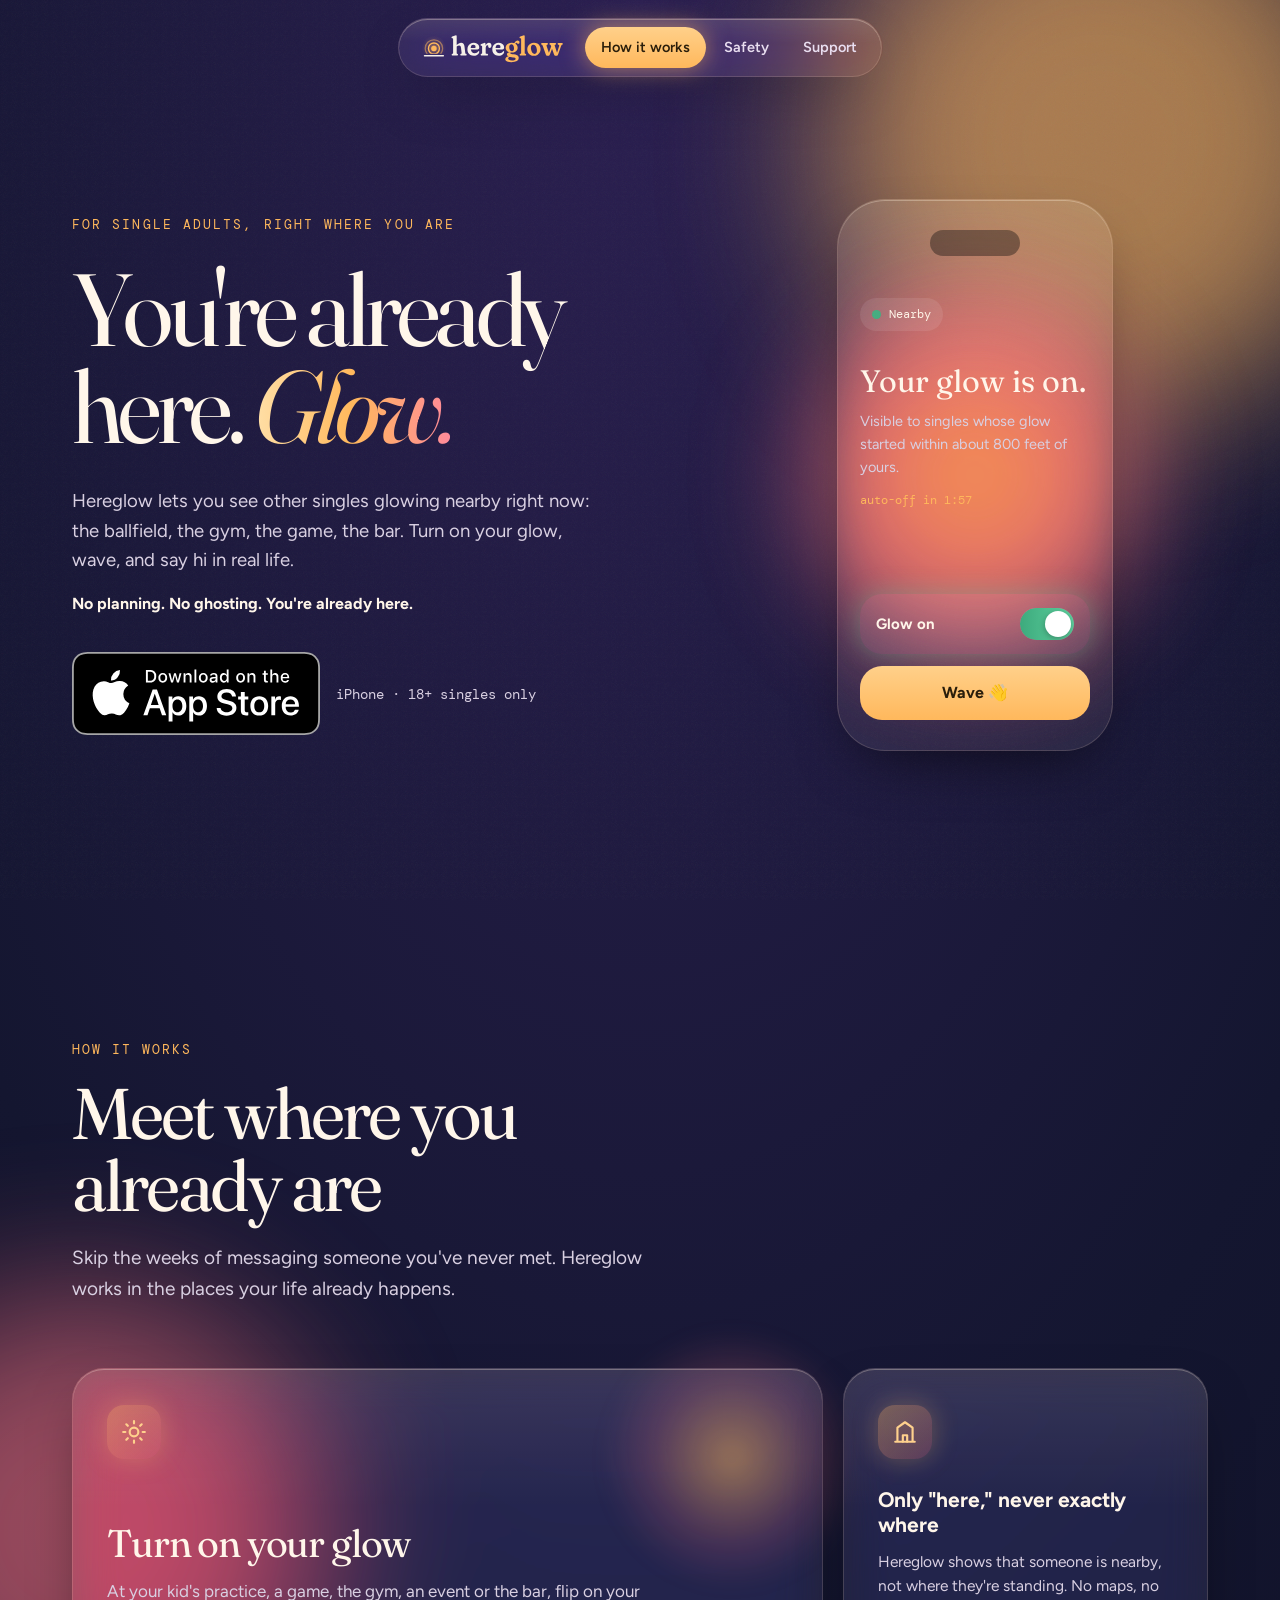
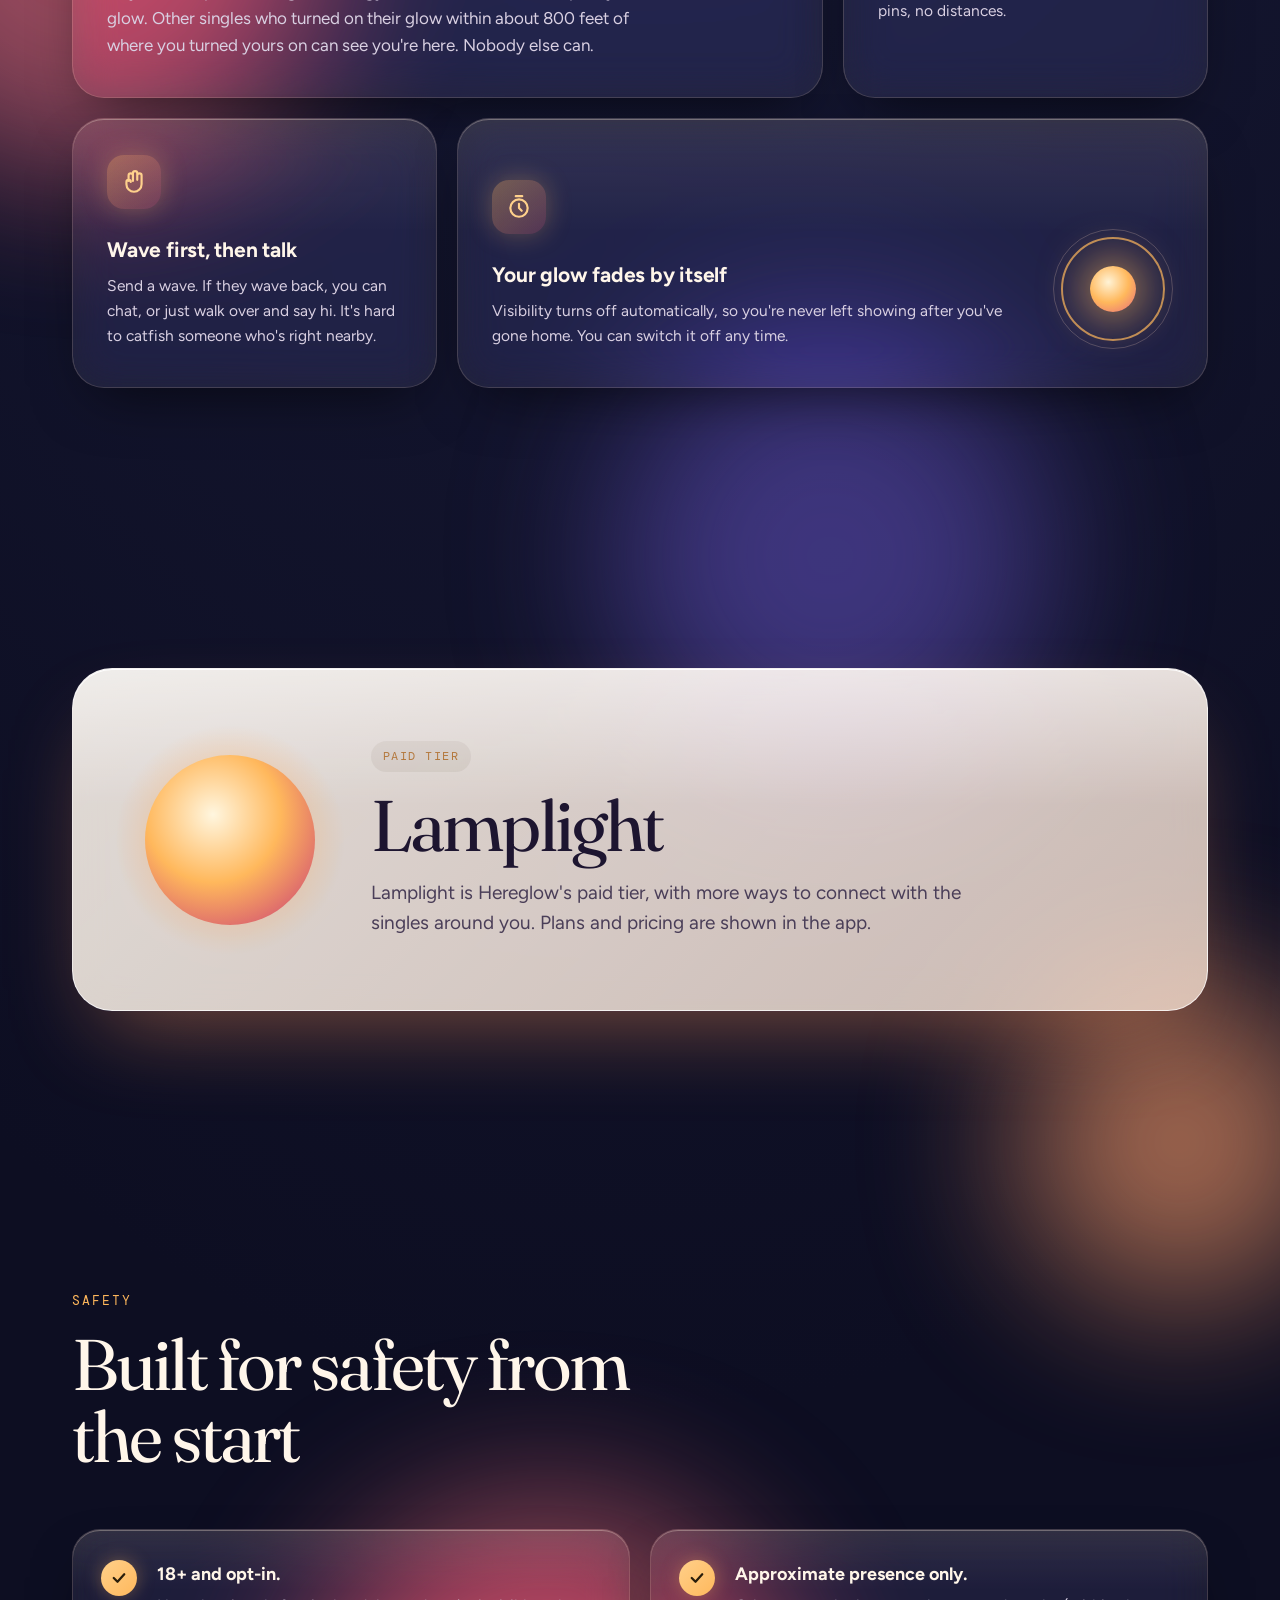
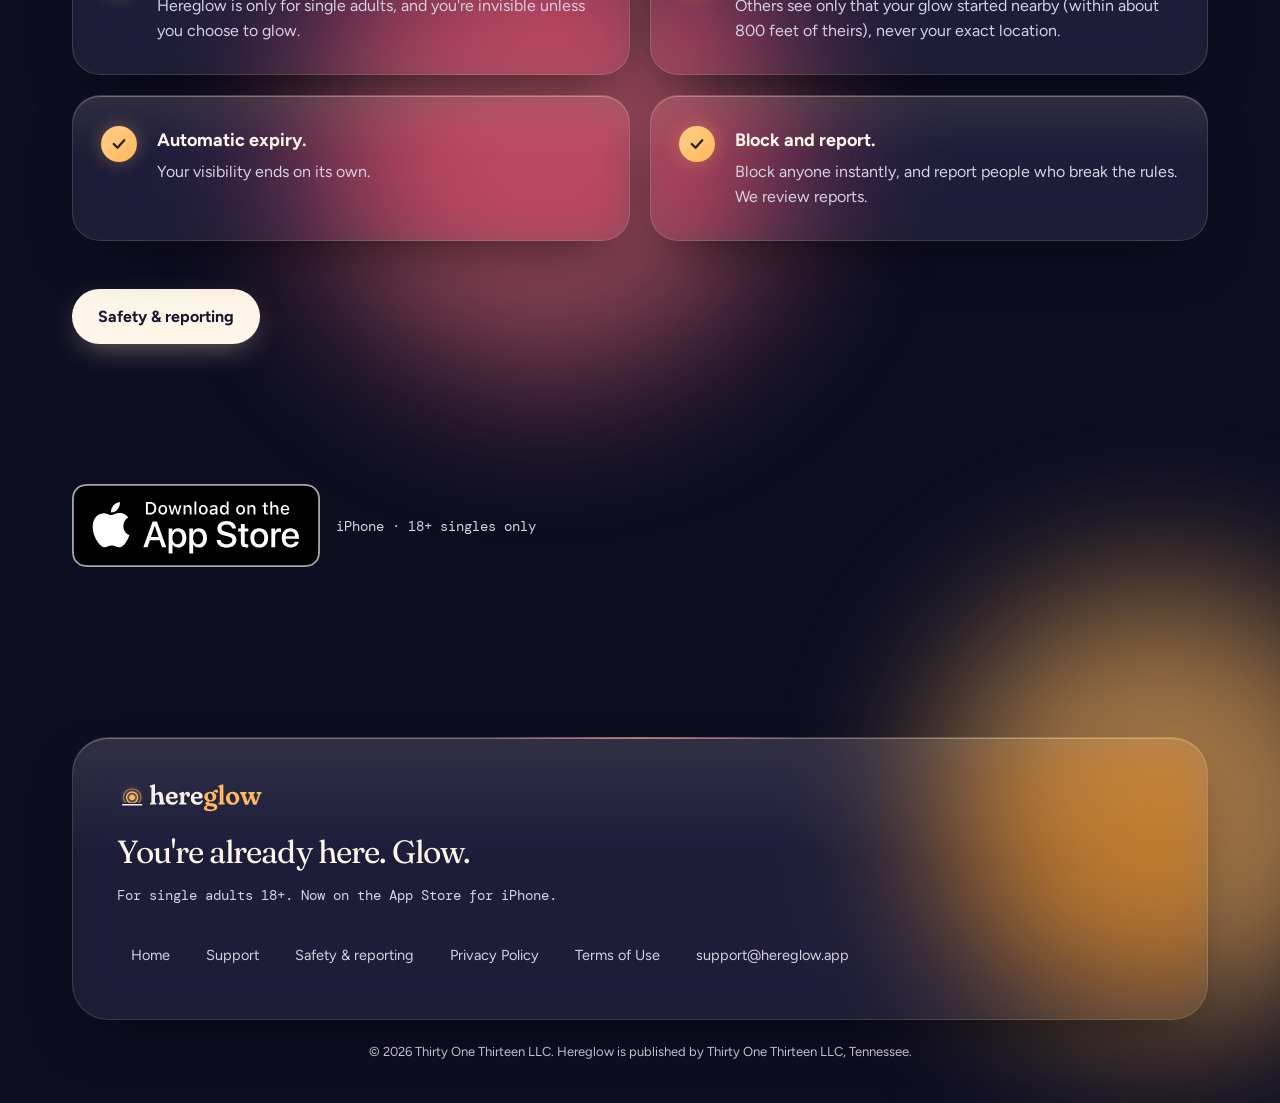
==== commit d3fbc554: "Add App Store download badge and live launch wording Hereglow is on the App Store. Self-host Apple's" ====
--- a/index.html
+++ b/index.html
@@ -4,6 +4,7 @@
 <meta name="description" content="Hereglow is an opt-in iPhone app for single adults (18+) to see other singles glowing nearby right now, from the ballfield to the bar. No planning. No ghosting.">
 <link rel="canonical" href="https://hereglow.app/">
 <meta name="theme-color" content="#141630">
+<meta name="apple-itunes-app" content="app-id=6829981714">
 <meta property="og:type" content="website">
 <meta property="og:site_name" content="Hereglow">
 <meta property="og:title" content="Hereglow: You're already here. Glow.">
@@ -171,6 +172,11 @@
 .lampbox{grid-template-columns:1fr;padding:40px 28px;gap:30px}.lampwrap{width:110px;height:110px}.section{padding:84px 0}.section-lede{margin-bottom:40px}.art{height:500px}.phone{transform:scale(.88)}.tilt{transform:scale(.9)!important}.foot{padding:30px}.cursorlight{display:none}.orb{opacity:.42}}
 @media(prefers-reduced-motion:reduce){*,*::before,*::after{animation:none!important;transition:none!important}.rv,.fadein,h1 .w{opacity:1!important;transform:none!important;filter:none!important}
 h1 em .gg{opacity:.6}.vd{opacity:.35}.fadeloop b,.fadeloop s{opacity:1}.lampglow{opacity:.85}.cursorlight{display:none}}
+.app-store-badge{display:inline-block;line-height:0;flex:none}
+.app-store-badge img{display:block;width:auto;height:83px}
+.app-store-badge:focus-visible{outline:3px solid var(--amber);outline-offset:6px;border-radius:16px}
+.download-cta{padding-top:0}
+.download-cta .wrap{display:flex;flex-wrap:wrap;align-items:center;gap:16px}
 </style></head><body>
 <a class="skip" href="#main">Skip to content</a>
 <div class="bgfx" aria-hidden="true"><div class="orb" style="width:560px;height:560px;background:#FFB85C;top:-140px;right:-100px"></div><div class="orb" style="width:480px;height:480px;background:#e66a7a;top:30%;left:-160px;animation-delay:-7s;animation-duration:30s"></div><div class="orb" style="width:440px;height:440px;background:#5A4BB0;top:45%;right:18%;animation-delay:-13s"></div><div class="orb" style="width:320px;height:320px;background:#ff9f6b;top:60%;right:-60px;animation-delay:-3s;animation-duration:22s"></div><div class="orb" style="top:72%;left:24%;width:480px;height:480px;background:#e66a7a;animation-delay:-9s"></div><div class="orb" style="top:88%;right:-100px;width:440px;height:440px;background:#FFB85C;animation-delay:-2s"></div></div>
@@ -183,8 +189,8 @@
 <p class="lede fadein" style="animation-delay:1.1s">Hereglow lets you see other singles glowing nearby right now: the ballfield, the gym, the game, the bar. Turn on your glow, wave, and say hi in real life.</p>
 <p class="support-line fadein" style="animation-delay:1.25s">No planning. No ghosting. You're already here.</p>
 <div class="launch fadein" style="animation-delay:1.4s">
-<!-- APP STORE BADGE: replace this block with the official "Download on the App Store" badge linked to the live App Store listing once Hereglow is approved. -->
-<span class="pill"><span class="dot" aria-hidden="true"></span>Launching on the App Store</span><span class="small">iPhone · 18+ singles only</span></div></div>
+<a class="app-store-badge" href="https://apps.apple.com/us/app/hereglow-meet-singles-here/id6829981714"><img src="/assets/download-on-the-app-store-black.svg" alt="Download on the App Store" width="120" height="40"></a>
+<span class="small">iPhone · 18+ singles only</span></div></div>
 <div class="art fadein" aria-hidden="true" style="animation-delay:.5s"><div class="ring"></div><div class="ring"></div><div class="ring"></div><div class="wavering"></div><div class="halo"></div>
 <div class="tilt"><div class="phone glass spot"><div class="notch"></div><span class="venue"><span class="dot"></span>Nearby</span><p class="ptitle">Your glow is on.</p><p class="psub">Visible to singles whose glow started within about 800 feet of yours.</p><span class="timer">auto-off in <span id="cd">1:59</span></span>
 <div class="prow"><b>Glow on</b><div class="toggle"><span></span></div></div><div class="wave">Wave <span class="hand">👋</span></div></div></div></div></div></section>
@@ -193,14 +199,18 @@
 <article class="feature glass spot rv" style="transition-delay:110ms"><div class="ico"><svg viewBox="0 0 24 24"><path d="M3 21h18M5 21V8l7-5 7 5v13"/><path d="M10 21v-6h4v6"/></svg></div><h3>Only "here," never exactly where</h3><p>Hereglow shows that someone is nearby, not where they're standing. No maps, no pins, no distances.</p></article>
 <article class="feature glass spot rv" style="transition-delay:60ms"><div class="ico"><svg viewBox="0 0 24 24"><path d="M7 11V6a2 2 0 0 1 4 0v5M11 10V4a2 2 0 0 1 4 0v6M15 10V6a2 2 0 0 1 4 0v8a7 7 0 0 1-14 0v-2a2 2 0 0 1 4 0"/></svg></div><h3>Wave first, then talk</h3><p>Send a wave. If they wave back, you can chat, or just walk over and say hi. It's hard to catfish someone who's right nearby.</p></article>
 <article class="feature glass spot rv" style="transition-delay:170ms"><div><div class="ico"><svg viewBox="0 0 24 24"><circle cx="12" cy="13" r="8"/><path d="M12 9v4l2.5 2.5M9 2h6"/></svg></div><h3>Your glow fades by itself</h3><p>Visibility turns off automatically, so you're never left showing after you've gone home. You can switch it off any time.</p></div><div class="fadeloop" aria-hidden="true"><i></i><s></s><b></b></div></article></div></div></section>
-<section class="section lamplight"><div class="wrap"><div class="lampbox glass rv"><div class="lampwrap" aria-hidden="true"><div class="lampglow"></div><div class="lamp"></div></div><div><span class="tag2">Paid tier</span><h2>Lamplight</h2><p>Lamplight is Hereglow's paid tier, with more ways to connect with the singles around you. Plans and pricing will be shown in the app at launch.</p></div></div></div></section>
+<section class="section lamplight"><div class="wrap"><div class="lampbox glass rv"><div class="lampwrap" aria-hidden="true"><div class="lampglow"></div><div class="lamp"></div></div><div><span class="tag2">Paid tier</span><h2>Lamplight</h2><p>Lamplight is Hereglow's paid tier, with more ways to connect with the singles around you. Plans and pricing are shown in the app.</p></div></div></div></section>
 <section id="safety" class="section safety"><div class="wrap"><span class="kicker rv">Safety</span><h2 class="rv">Built for safety from the start</h2><ul class="checks">
 <li class="glass spot rv"><span class="ck" aria-hidden="true"><svg viewBox="0 0 24 24"><path d="M5 12l5 5 9-10"/></svg></span><strong>18+ and opt-in.</strong> Hereglow is only for single adults, and you're invisible unless you choose to glow.</li>
 <li class="glass spot rv" style="transition-delay:100ms"><span class="ck" aria-hidden="true"><svg viewBox="0 0 24 24"><path d="M5 12l5 5 9-10"/></svg></span><strong>Approximate presence only.</strong> Others see only that your glow started nearby (within about 800 feet of theirs), never your exact location.</li>
 <li class="glass spot rv"><span class="ck" aria-hidden="true"><svg viewBox="0 0 24 24"><path d="M5 12l5 5 9-10"/></svg></span><strong>Automatic expiry.</strong> Your visibility ends on its own.</li>
 <li class="glass spot rv" style="transition-delay:100ms"><span class="ck" aria-hidden="true"><svg viewBox="0 0 24 24"><path d="M5 12l5 5 9-10"/></svg></span><strong>Block and report.</strong> Block anyone instantly, and report people who break the rules. We review reports.</li></ul>
-<p class="rv"><a class="btn" href="/support.html#safety">Safety &amp; reporting</a></p></div></section></main>
-<footer class="site-footer"><div class="wrap"><div class="foot glass spot"><div><img class="flogo" src="/assets/hereglow-lockup-dark-transparent.svg" alt="Hereglow" width="149" height="30"><p class="tag">You're already here. Glow.</p><p class="small">For single adults 18+. iPhone app launching on the App Store.</p></div>
+<p class="rv"><a class="btn" href="/support.html#safety">Safety &amp; reporting</a></p></div></section>
+<section class="section download-cta" aria-label="Download Hereglow"><div class="wrap">
+<a class="app-store-badge" href="https://apps.apple.com/us/app/hereglow-meet-singles-here/id6829981714"><img src="/assets/download-on-the-app-store-black.svg" alt="Download on the App Store" width="120" height="40"></a>
+<span class="small">iPhone · 18+ singles only</span>
+</div></section></main>
+<footer class="site-footer"><div class="wrap"><div class="foot glass spot"><div><img class="flogo" src="/assets/hereglow-lockup-dark-transparent.svg" alt="Hereglow" width="149" height="30"><p class="tag">You're already here. Glow.</p><p class="small">For single adults 18+. Now on the App Store for iPhone.</p></div>
 <nav aria-label="Footer"><ul><li><a href="/">Home</a></li><li><a href="/support.html">Support</a></li><li><a href="/support.html#safety">Safety &amp; reporting</a></li><li><a href="/privacy.html">Privacy Policy</a></li><li><a href="/terms.html">Terms of Use</a></li><li><a href="mailto:support@hereglow.app">support@hereglow.app</a></li></ul></nav></div>
 <p class="copy">&copy; 2026 Thirty One Thirteen LLC. Hereglow is published by Thirty One Thirteen LLC, Tennessee.</p></div></footer>
 <script>
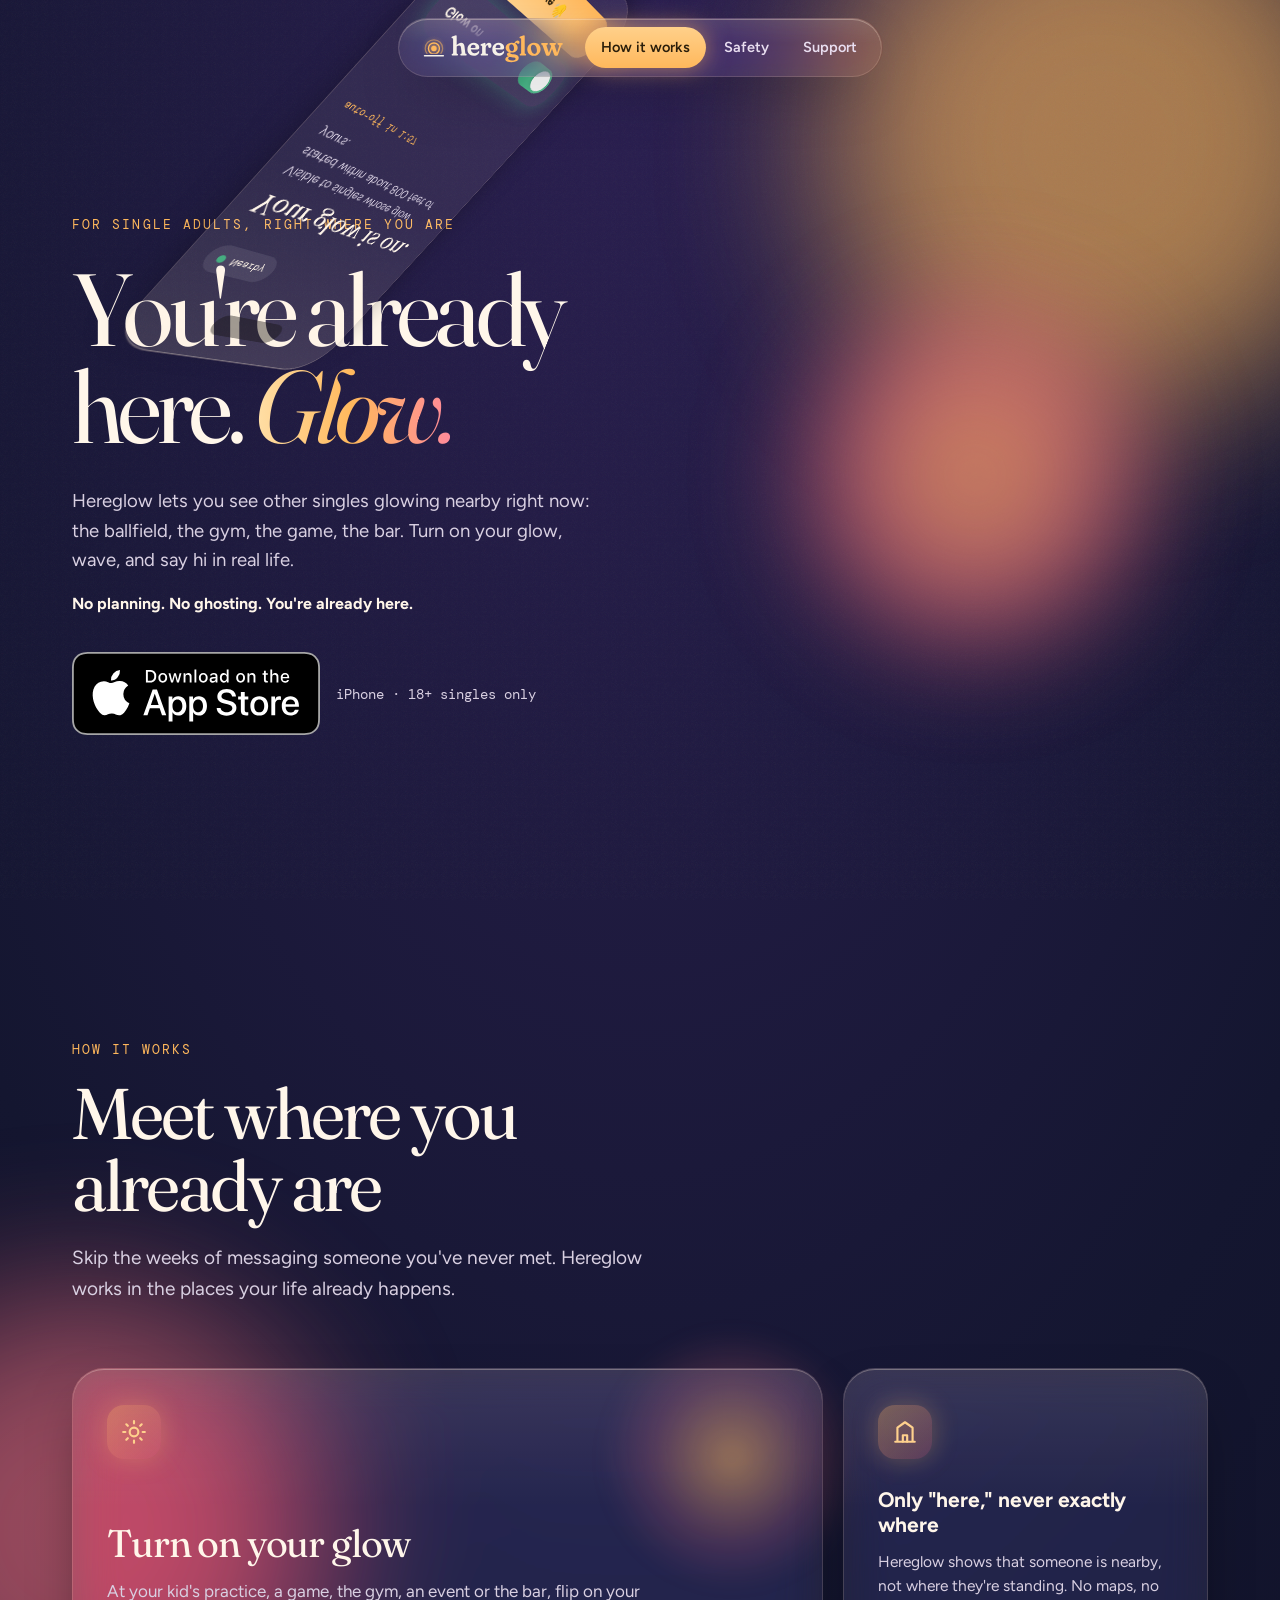
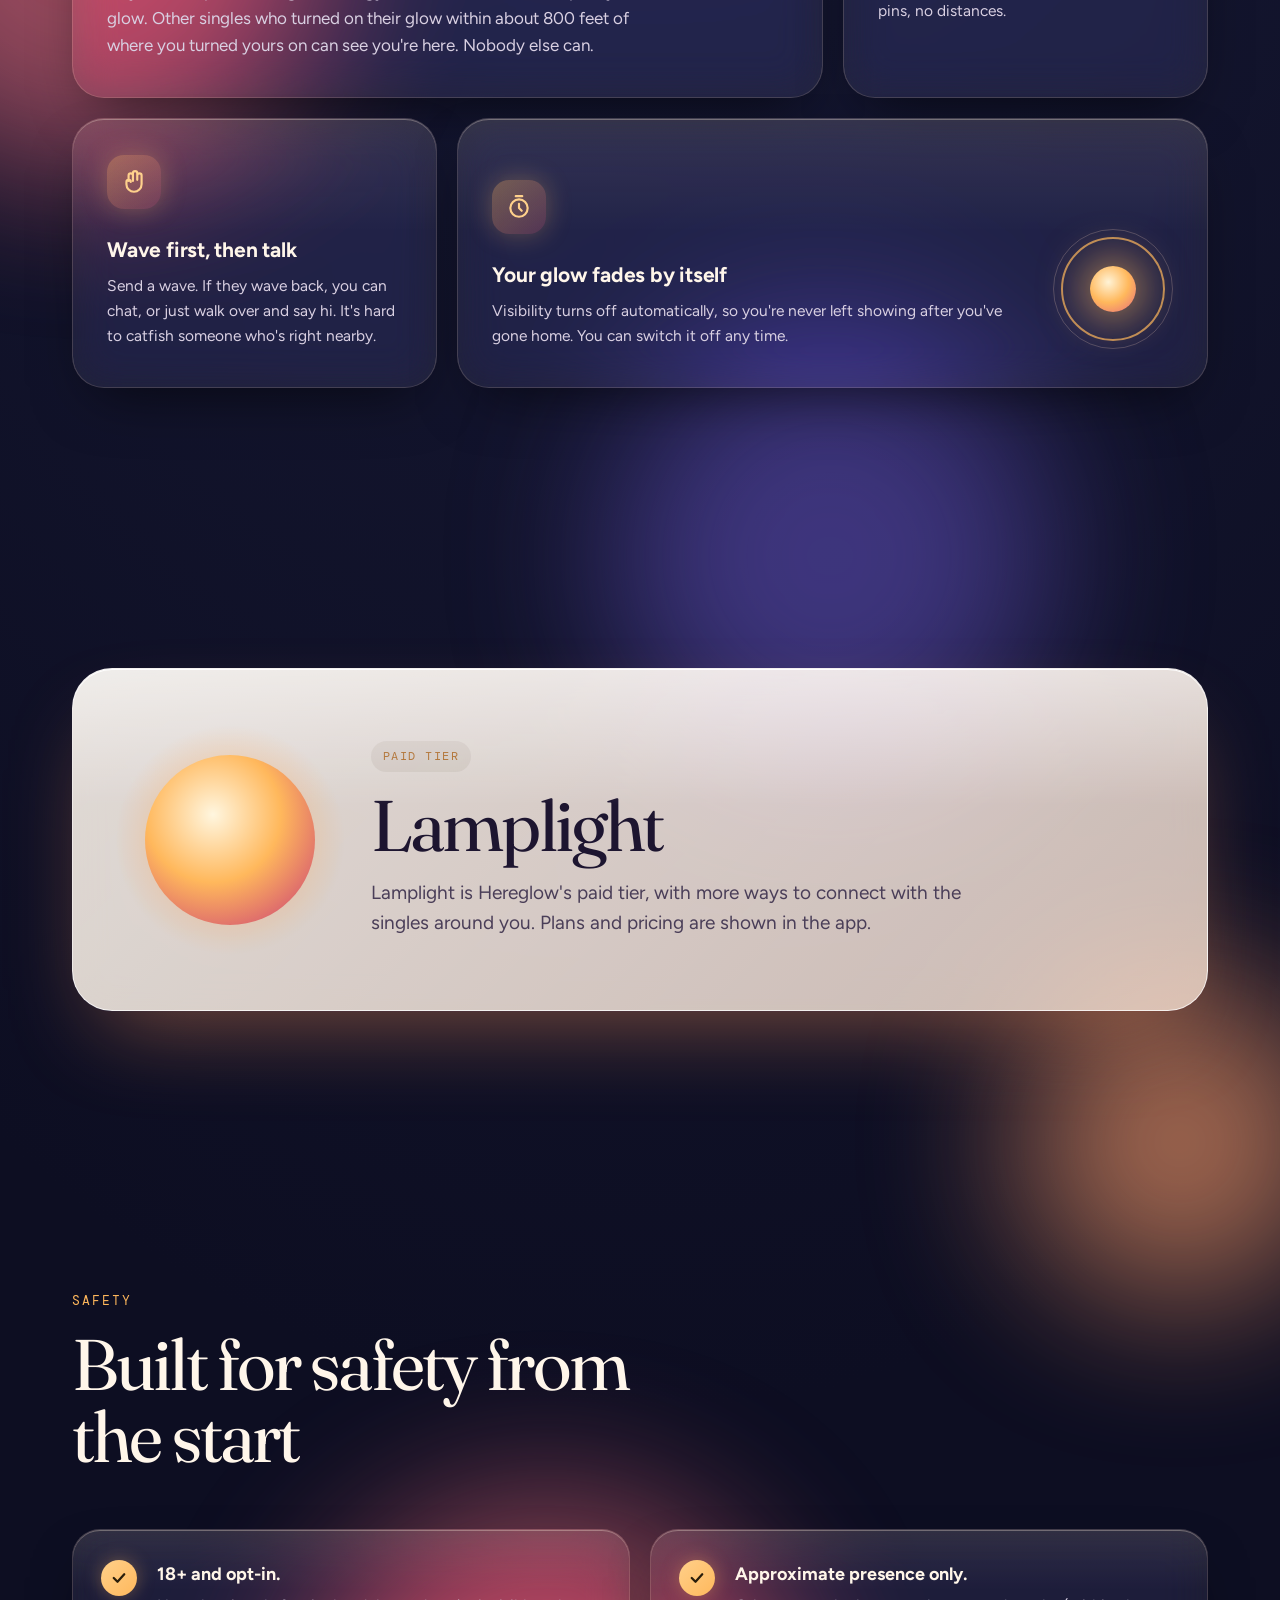
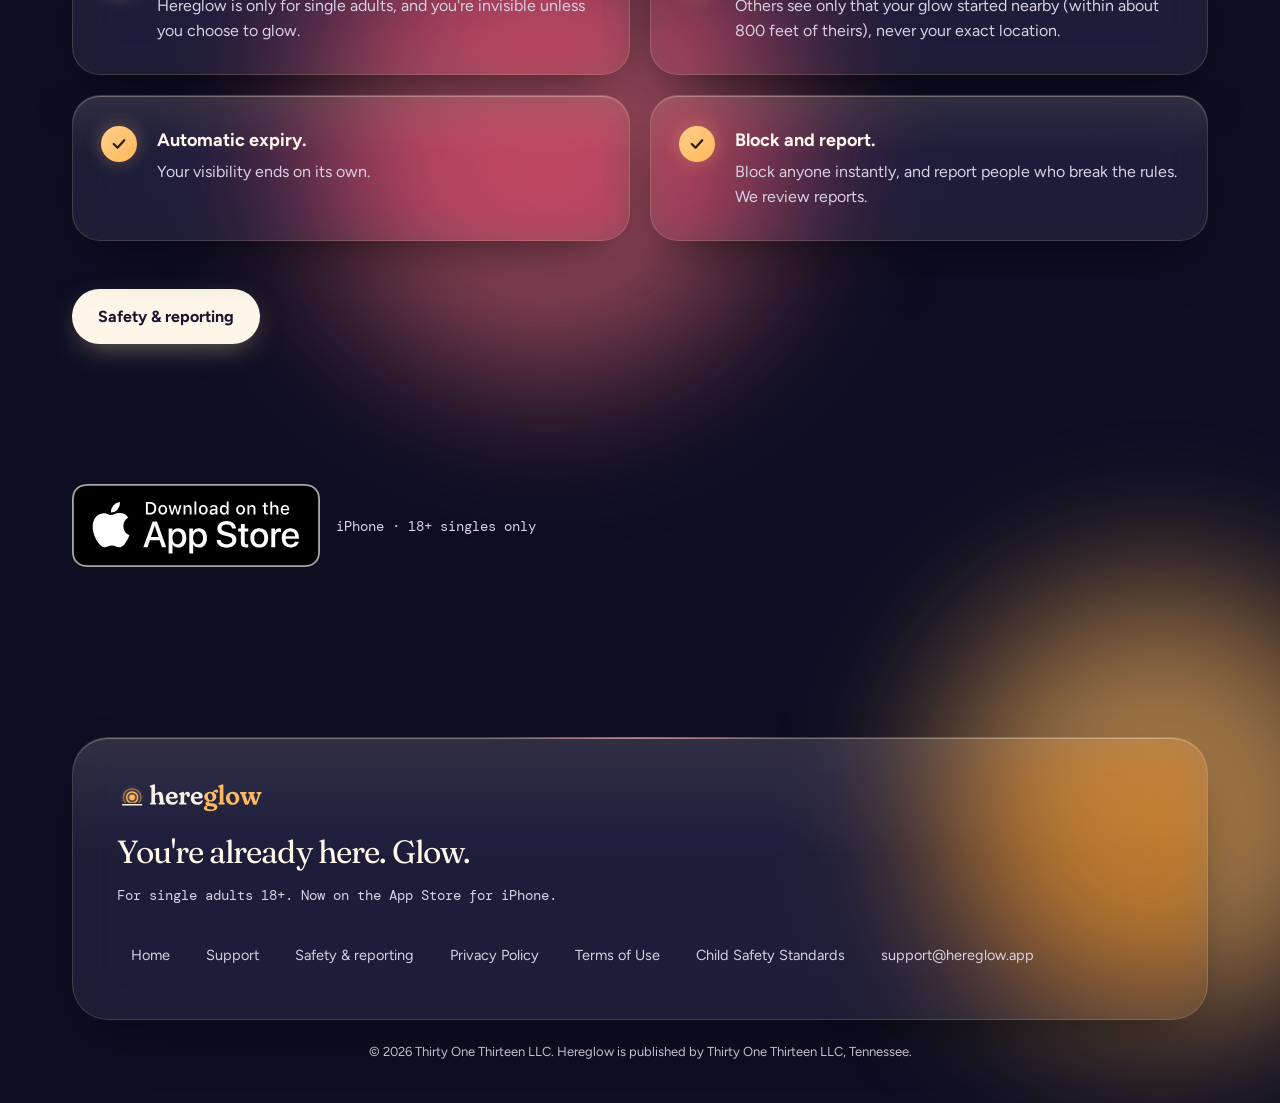
==== commit f88fd048: "Draft Android and Google Play legal, support, and child-safety updates. Update Privacy, Terms, and S" ====
--- a/index.html
+++ b/index.html
@@ -211,7 +211,7 @@
 <span class="small">iPhone · 18+ singles only</span>
 </div></section></main>
 <footer class="site-footer"><div class="wrap"><div class="foot glass spot"><div><img class="flogo" src="/assets/hereglow-lockup-dark-transparent.svg" alt="Hereglow" width="149" height="30"><p class="tag">You're already here. Glow.</p><p class="small">For single adults 18+. Now on the App Store for iPhone.</p></div>
-<nav aria-label="Footer"><ul><li><a href="/">Home</a></li><li><a href="/support.html">Support</a></li><li><a href="/support.html#safety">Safety &amp; reporting</a></li><li><a href="/privacy.html">Privacy Policy</a></li><li><a href="/terms.html">Terms of Use</a></li><li><a href="mailto:support@hereglow.app">support@hereglow.app</a></li></ul></nav></div>
+<nav aria-label="Footer"><ul><li><a href="/">Home</a></li><li><a href="/support.html">Support</a></li><li><a href="/support.html#safety">Safety &amp; reporting</a></li><li><a href="/privacy.html">Privacy Policy</a></li><li><a href="/terms.html">Terms of Use</a></li><li><a href="/child-safety.html">Child Safety Standards</a></li><li><a href="mailto:support@hereglow.app">support@hereglow.app</a></li></ul></nav></div>
 <p class="copy">&copy; 2026 Thirty One Thirteen LLC. Hereglow is published by Thirty One Thirteen LLC, Tennessee.</p></div></footer>
 <script>
 (()=>{const RM=matchMedia('(prefers-reduced-motion: reduce)').matches,ALL=location.search.includes('all'),fine=matchMedia('(pointer:fine)').matches;
